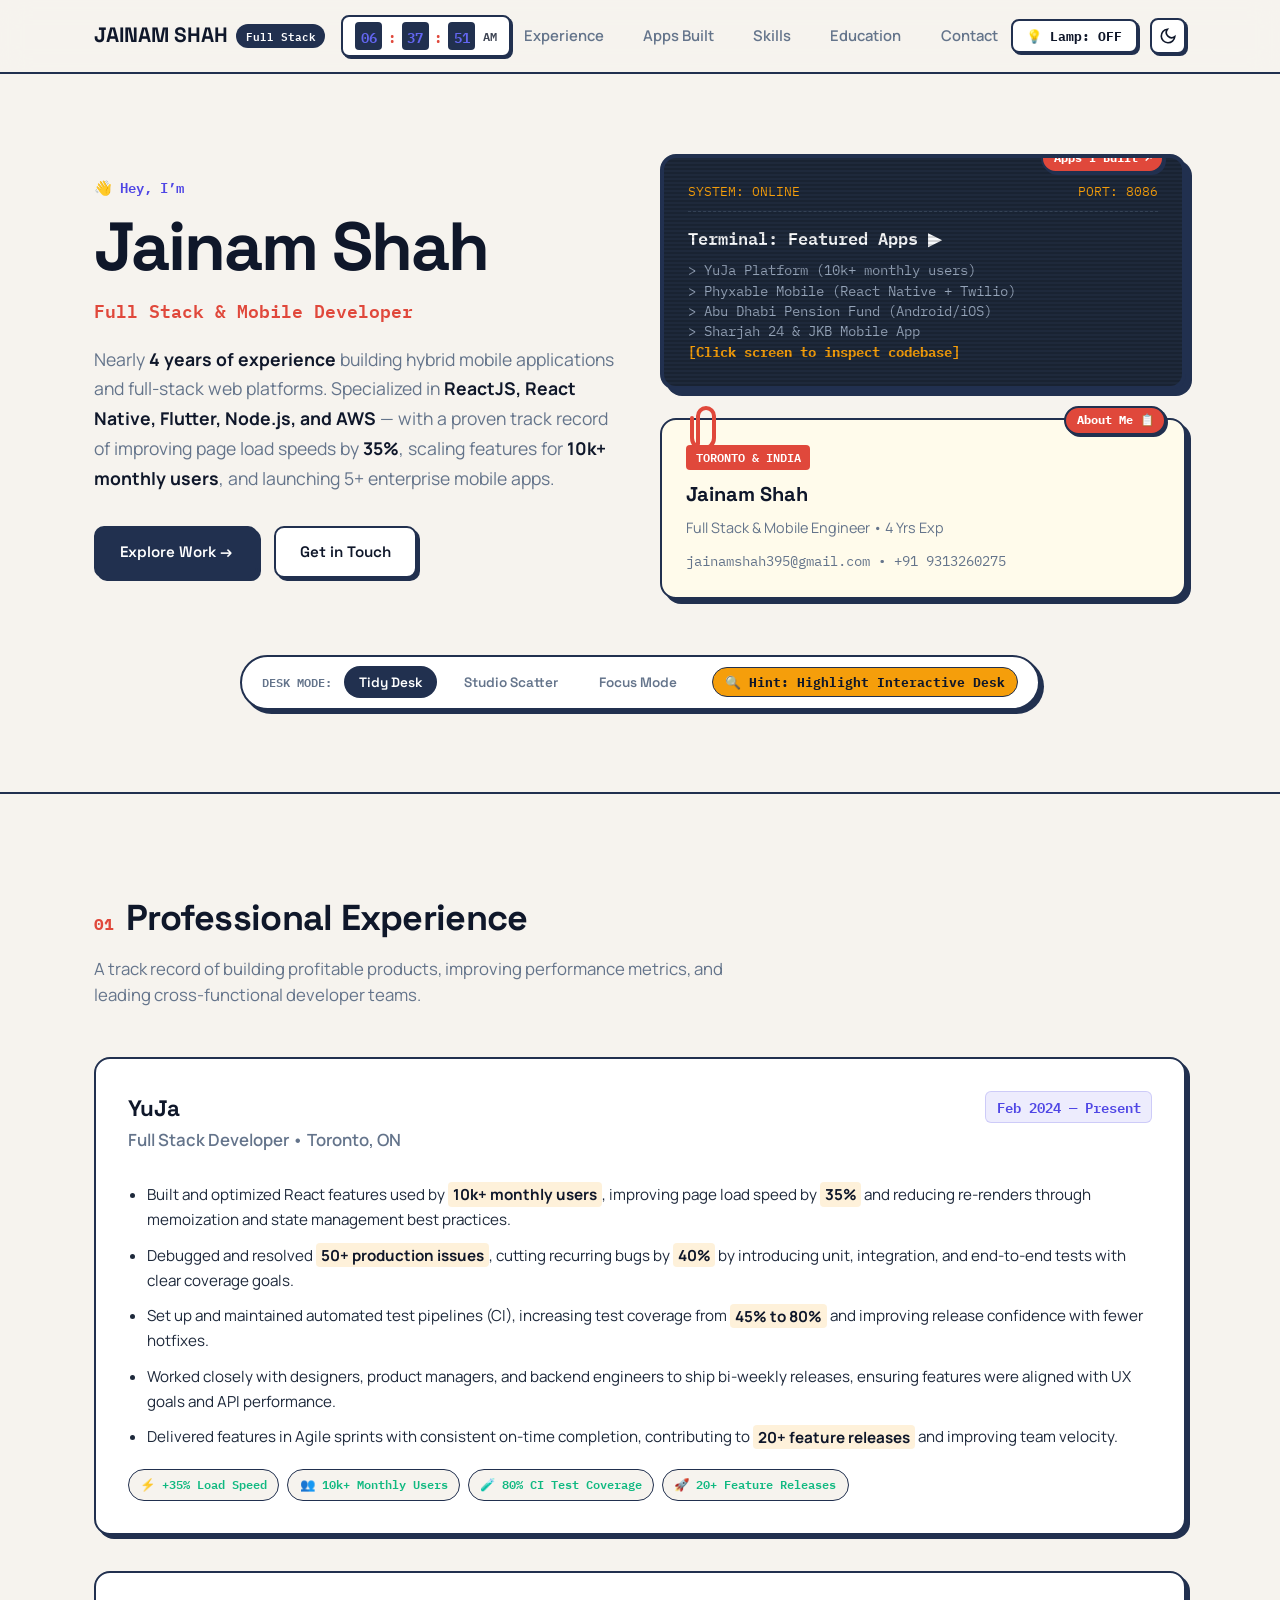
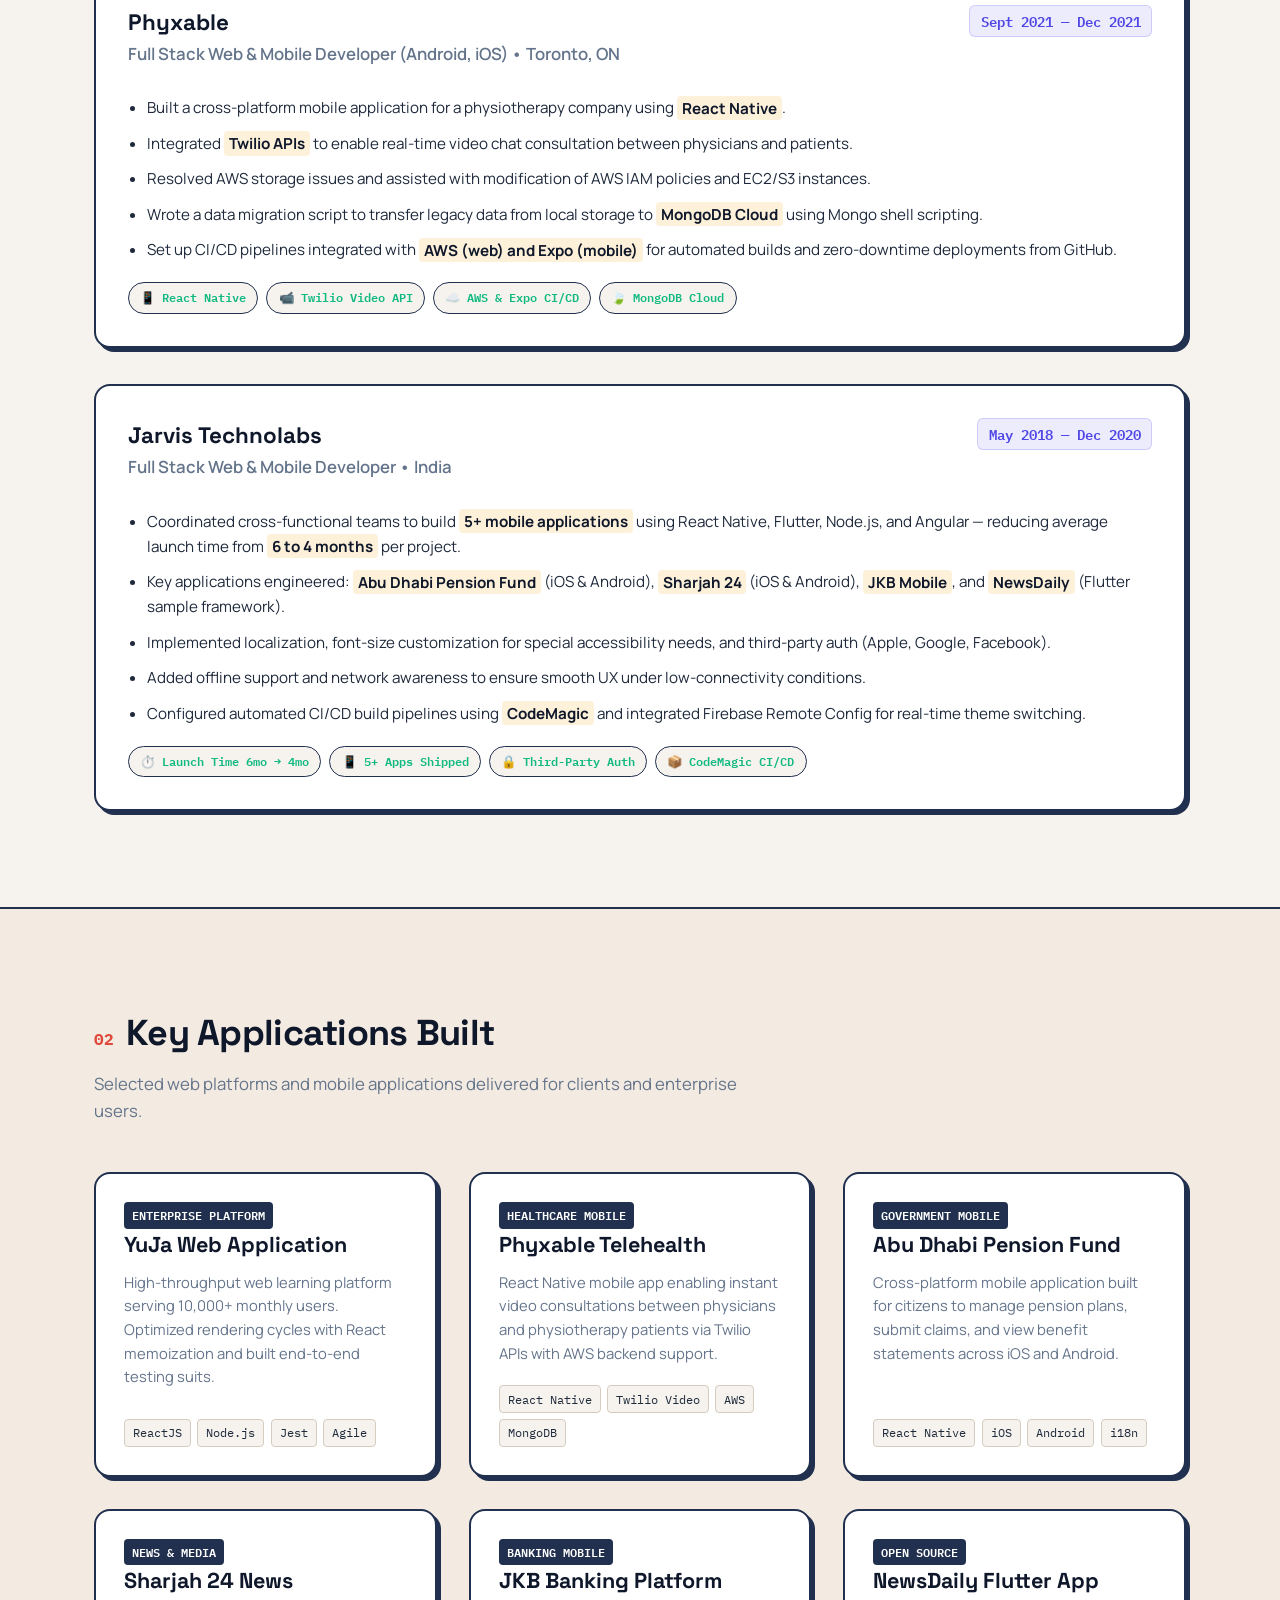
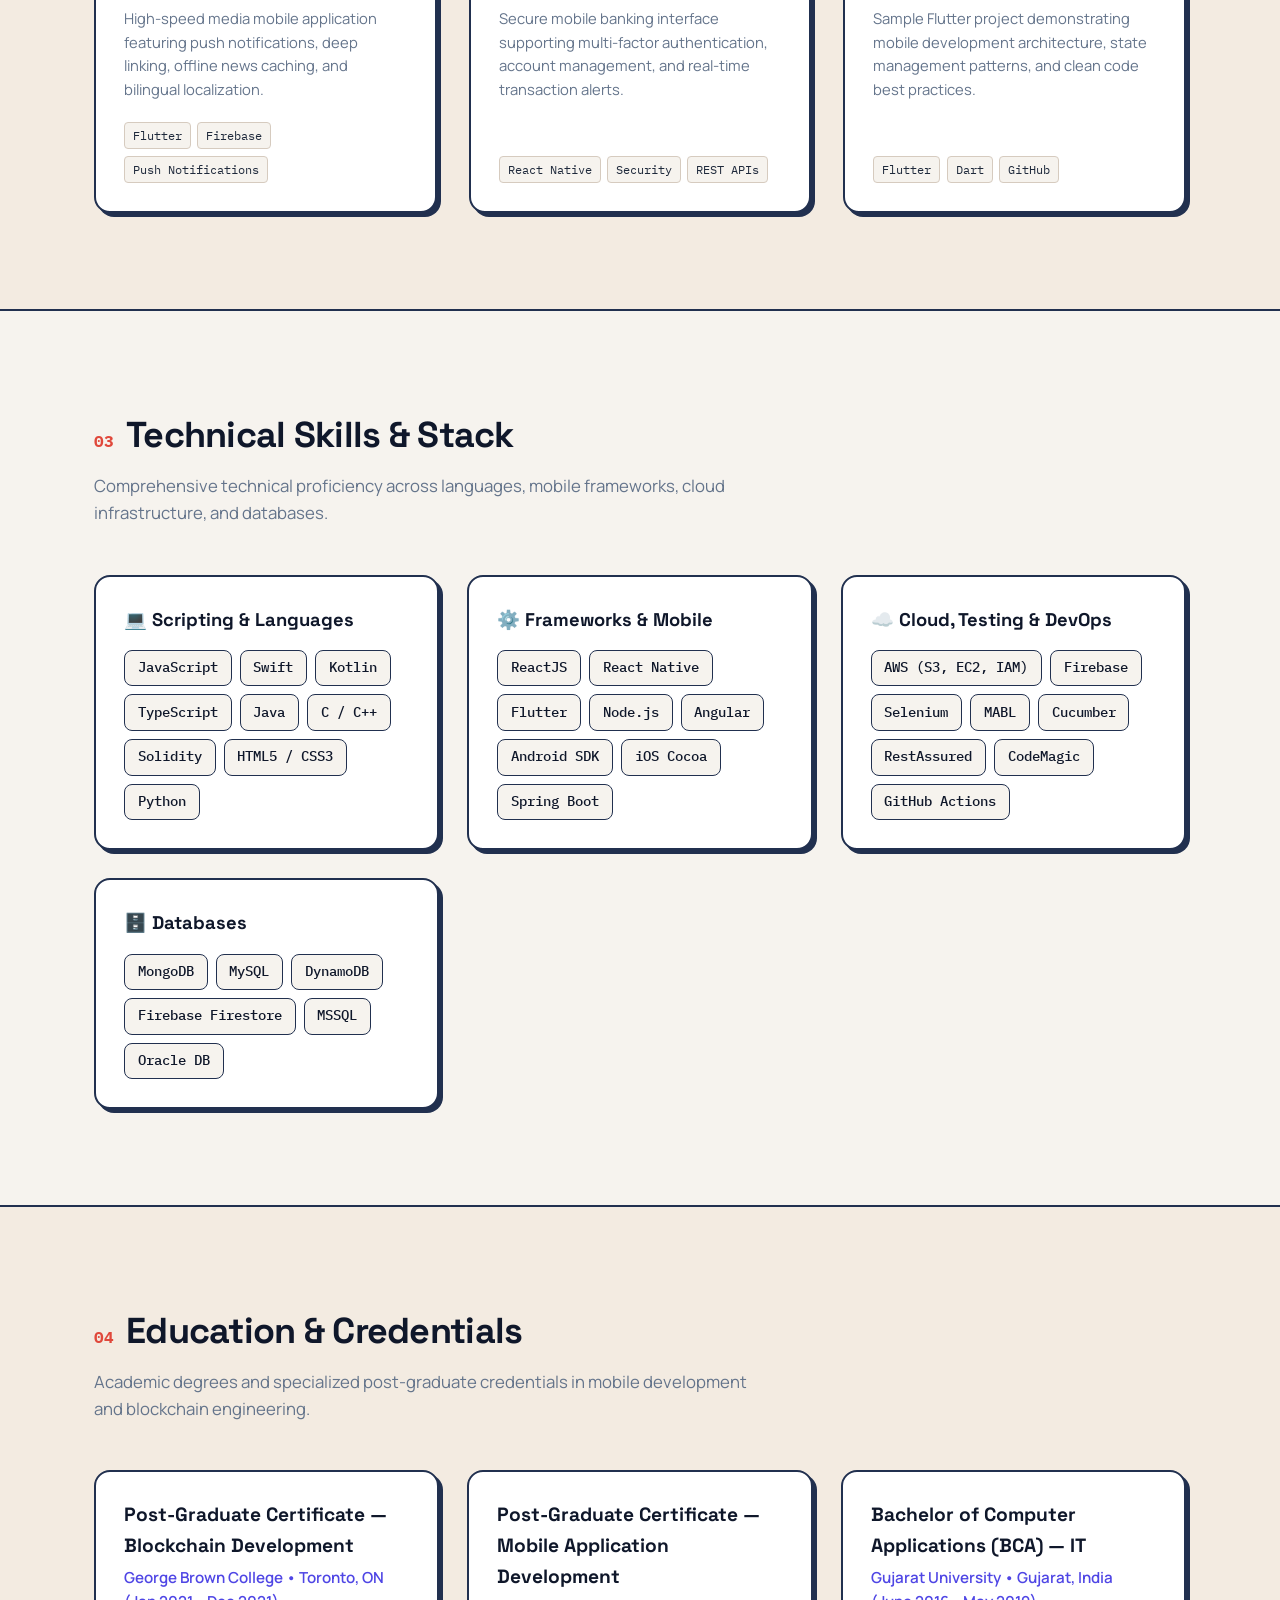
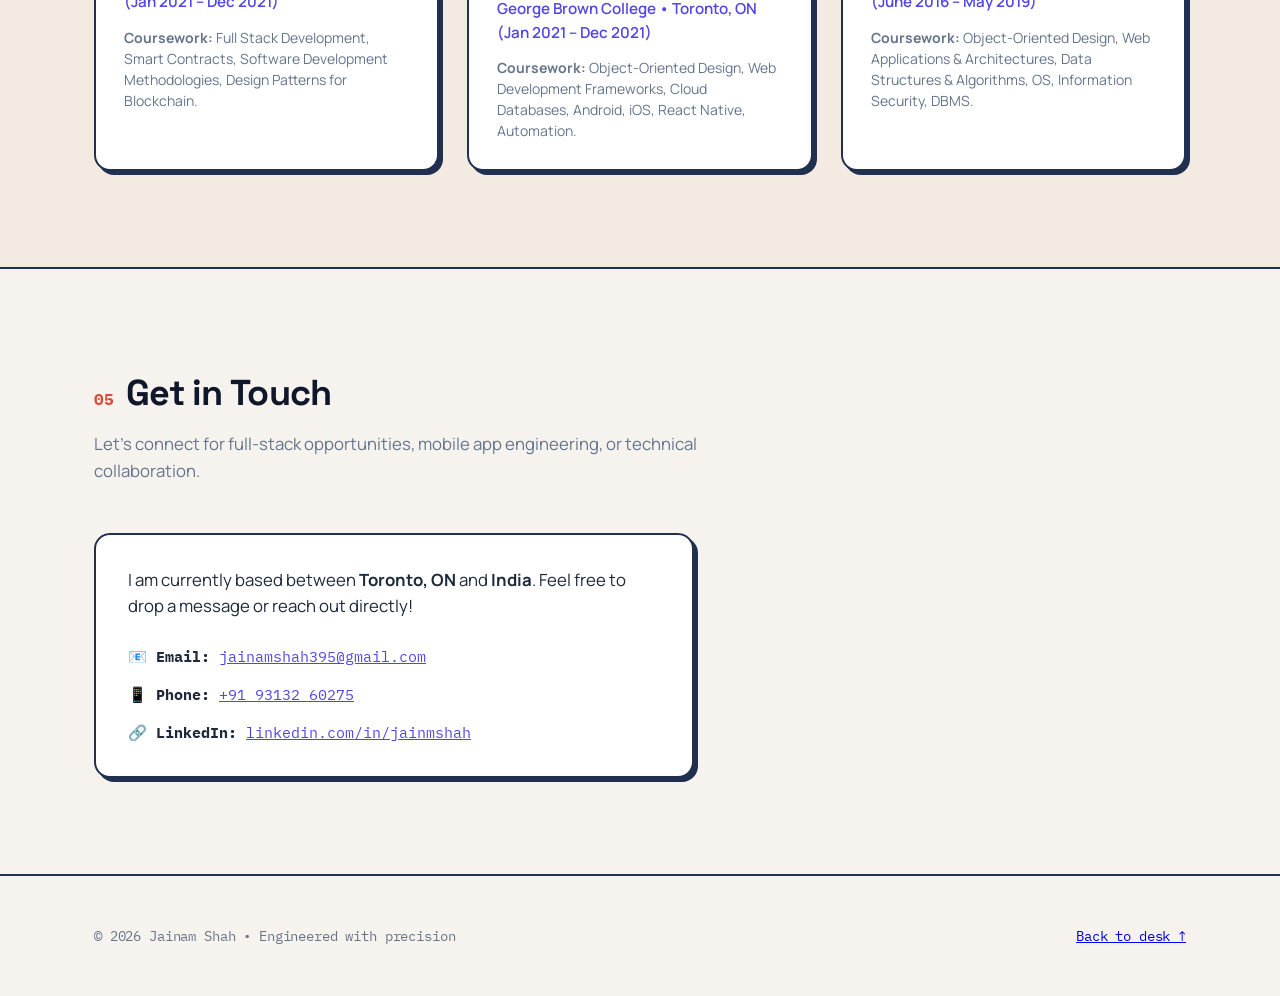
==== index.html @ b36d4e23 "Remove lamp label and add interactive discovery tab bubbles & UX highlight mode" ====
<!DOCTYPE html>
<html lang="en">
<head>
  <meta charset="UTF-8" />
  <meta name="viewport" content="width=device-width, initial-scale=1.0" />
  <title>Jainam Shah | Full Stack &amp; Mobile Developer</title>
  <meta name="description" content="Portfolio of Jainam Shah — Full Stack & Hybrid Mobile Developer with 4 years of experience building scalable products with ReactJS, React Native, Flutter, Node.js & AWS." />
  
  <!-- Inline SVG Favicon -->
  <link rel="icon" href="data:image/svg+xml,%3Csvg xmlns='http://www.w3.org/2000/svg' viewBox='0 0 64 64'%3E%3Crect width='64' height='64' rx='14' fill='%234f46e5'/%3E%3Ctext x='32' y='43' font-family='Space Grotesk,sans-serif' font-size='28' font-weight='700' fill='%23fff' text-anchor='middle'%3EJS%3C/text%3E%3C/svg%3E" />

  <!-- Google Fonts -->
  <link rel="preconnect" href="https://fonts.googleapis.com" />
  <link rel="preconnect" href="https://fonts.gstatic.com" crossorigin />
  <link href="https://fonts.googleapis.com/css2?family=IBM+Plex+Mono:wght@400;500;600;700&family=Manrope:wght@400;500;600;700;800&family=Space+Grotesk:wght@500;600;700&display=swap" rel="stylesheet" />

  <!-- Stylesheet -->
  <link rel="stylesheet" href="css/style.css" />
</head>
<body>

  <!-- Site Header -->
  <header class="site-header">
    <div class="container header-inner">
      <div class="brand-group">
        <a href="#" class="brand-logo">
          JAINAM SHAH <span class="brand-badge">Full Stack</span>
        </a>

        <!-- Retro Live Digital Clock -->
        <button class="retro-timer" id="retroClock" title="Switch to 24h format" aria-label="Live retro clock">
          <span class="rt-card">--</span>
          <span class="rt-colon">:</span>
          <span class="rt-card">--</span>
          <span class="rt-colon">:</span>
          <span class="rt-card">--</span>
        </button>
      </div>

      <!-- Navigation Links -->
      <nav class="main-nav">
        <a href="#experience">Experience</a>
        <a href="#apps">Apps Built</a>
        <a href="#skills">Skills</a>
        <a href="#education">Education</a>
        <a href="#contact">Contact</a>
      </nav>

      <!-- Right Header Actions (Lamp & Theme Switches) -->
      <div class="header-actions">
        <!-- Prominent Desk Lamp Toggle Button in Header -->
        <button class="lamp-toggle-btn" id="lampHeaderSwitch" aria-label="Toggle ambient desk lamp">
          💡 Lamp: OFF
        </button>

        <!-- Theme Toggle Button -->
        <button class="desk-theme-toggle" id="themeToggle" aria-label="Toggle dark desk mode" title="Toggle Dark Mode">
          <svg width="18" height="18" viewBox="0 0 24 24" fill="none" stroke="currentColor" stroke-width="2.2" stroke-linecap="round"><path d="M21 12.79A9 9 0 1 1 11.21 3 7 7 0 0 0 21 12.79z"/></svg>
        </button>
      </div>
    </div>
  </header>

  <!-- Hero Section: The Developer Desk Canvas -->
  <section class="hero-desk" id="hero">
    <!-- Ambient Lamp Glow Overlay -->
    <div class="lamp-ambient-glow"></div>

    <div class="container">
      <div class="desk-collage">

        <!-- Left Hero Intro -->
        <div class="hero-intro">
          <p class="eyebrow"><span>👋</span> Hey, I’m</p>
          <h1 class="hero-name">Jainam Shah</h1>
          <p class="hero-title-tag">Full Stack &amp; Mobile Developer</p>
          <p class="hero-bio">
            Nearly <strong>4 years of experience</strong> building hybrid mobile applications and full-stack web platforms.
            Specialized in <strong>ReactJS, React Native, Flutter, Node.js, and AWS</strong> &mdash; with a proven track record
            of improving page load speeds by <strong>35%</strong>, scaling features for <strong>10k+ monthly users</strong>, and launching 5+ enterprise mobile apps.
          </p>

          <div class="hero-actions">
            <a href="#experience" class="desk-btn btn-solid">Explore Work &rarr;</a>
            <a href="#contact" class="desk-btn btn-paper">Get in Touch</a>
          </div>
        </div>

        <!-- Right Interactive Desk Objects Canvas -->
        <div class="desk-objects-canvas">
          <!-- Light Cone Beam Graphic -->
          <div class="lamp-light-beam"></div>

          <!-- Retro CRT Terminal Monitor Object -->
          <div class="desk-crt-monitor">
            <span class="tab-bubble">Apps I Built ↗</span>
            <div class="crt-scanlines"></div>
            <div class="crt-head">
              <span>SYSTEM: ONLINE</span>
              <span>PORT: 8086</span>
            </div>
            <h3 class="crt-title">Terminal: Featured Apps ▶</h3>
            <p class="crt-text">
              > YuJa Platform (10k+ monthly users)<br>
              > Phyxable Mobile (React Native + Twilio)<br>
              > Abu Dhabi Pension Fund (Android/iOS)<br>
              > Sharjah 24 &amp; JKB Mobile App<br>
              <span style="color:var(--accent-amber); font-weight:bold;">[Click screen to inspect codebase]</span>
            </p>
          </div>

          <!-- Paperclip Photo/Bio Card -->
          <div class="paperclip-card">
            <span class="tab-bubble">About Me 📋</span>
            <!-- Paperclip SVG Illustration -->
            <svg class="paperclip-svg" viewBox="0 0 32 48" fill="none" xmlns="http://www.w3.org/2000/svg">
              <path d="M12 40V12C12 7.58172 15.5817 4 20 4C24.4183 4 28 7.58172 28 12V34C28 40.0751 23.0751 45 17 45C10.9249 45 6 40.0751 6 34V14" stroke="#e0483b" stroke-width="4" stroke-linecap="round"/>
            </svg>

            <span class="paperclip-badge">TORONTO &amp; INDIA</span>
            <h3>Jainam Shah</h3>
            <p>Full Stack &amp; Mobile Engineer &bull; 4 Yrs Exp</p>
            <div style="margin-top:0.75rem; font-size:0.85rem; color:var(--text-muted); font-family:var(--font-mono);">
              jainamshah395@gmail.com &bull; +91 9313260275
            </div>
          </div>

        </div>

      </div>

      <!-- Mode Switcher & Discovery Dock -->
      <div class="mode-dock-bar">
        <span style="font-family:var(--font-mono); font-size:0.75rem; color:var(--text-muted); font-weight:600;">DESK MODE:</span>
        <button class="mode-btn active" data-mode="tidy">Tidy Desk</button>
        <button class="mode-btn" data-mode="scatter">Studio Scatter</button>
        <button class="mode-btn" data-mode="focus">Focus Mode</button>
        <button class="discovery-toggle-btn" id="discoveryBtn">🔍 Hint: Highlight Interactive Desk</button>
      </div>

    </div>
  </section>

  <!-- 01 Experience Section -->
  <section class="section" id="experience">
    <div class="container">
      <div class="section-head">
        <span class="section-index">01</span>
        <h2 class="section-title">Professional Experience</h2>
      </div>
      <p class="section-subtitle">A track record of building profitable products, improving performance metrics, and leading cross-functional developer teams.</p>

      <div class="timeline">

        <!-- Experience 1 -->
        <article class="exp-card">
          <div class="exp-head">
            <div>
              <h3 class="exp-company">YuJa</h3>
              <p class="exp-role">Full Stack Developer &bull; Toronto, ON</p>
            </div>
            <span class="exp-date">Feb 2024 &mdash; Present</span>
          </div>

          <ul class="exp-bullets">
            <li>Built and optimized React features used by <strong>10k+ monthly users</strong>, improving page load speed by <strong>35%</strong> and reducing re-renders through memoization and state management best practices.</li>
            <li>Debugged and resolved <strong>50+ production issues</strong>, cutting recurring bugs by <strong>40%</strong> by introducing unit, integration, and end-to-end tests with clear coverage goals.</li>
            <li>Set up and maintained automated test pipelines (CI), increasing test coverage from <strong>45% to 80%</strong> and improving release confidence with fewer hotfixes.</li>
            <li>Worked closely with designers, product managers, and backend engineers to ship bi-weekly releases, ensuring features were aligned with UX goals and API performance.</li>
            <li>Delivered features in Agile sprints with consistent on-time completion, contributing to <strong>20+ feature releases</strong> and improving team velocity.</li>
          </ul>

          <div class="metric-pills">
            <span class="metric-pill">⚡ +35% Load Speed</span>
            <span class="metric-pill">👥 10k+ Monthly Users</span>
            <span class="metric-pill">🧪 80% CI Test Coverage</span>
            <span class="metric-pill">🚀 20+ Feature Releases</span>
          </div>
        </article>

        <!-- Experience 2 -->
        <article class="exp-card">
          <div class="exp-head">
            <div>
              <h3 class="exp-company">Phyxable</h3>
              <p class="exp-role">Full Stack Web &amp; Mobile Developer (Android, iOS) &bull; Toronto, ON</p>
            </div>
            <span class="exp-date">Sept 2021 &mdash; Dec 2021</span>
          </div>

          <ul class="exp-bullets">
            <li>Built a cross-platform mobile application for a physiotherapy company using <strong>React Native</strong>.</li>
            <li>Integrated <strong>Twilio APIs</strong> to enable real-time video chat consultation between physicians and patients.</li>
            <li>Resolved AWS storage issues and assisted with modification of AWS IAM policies and EC2/S3 instances.</li>
            <li>Wrote a data migration script to transfer legacy data from local storage to <strong>MongoDB Cloud</strong> using Mongo shell scripting.</li>
            <li>Set up CI/CD pipelines integrated with <strong>AWS (web) and Expo (mobile)</strong> for automated builds and zero-downtime deployments from GitHub.</li>
          </ul>

          <div class="metric-pills">
            <span class="metric-pill">📱 React Native</span>
            <span class="metric-pill">📹 Twilio Video API</span>
            <span class="metric-pill">☁️ AWS &amp; Expo CI/CD</span>
            <span class="metric-pill">🍃 MongoDB Cloud</span>
          </div>
        </article>

        <!-- Experience 3 -->
        <article class="exp-card">
          <div class="exp-head">
            <div>
              <h3 class="exp-company">Jarvis Technolabs</h3>
              <p class="exp-role">Full Stack Web &amp; Mobile Developer &bull; India</p>
            </div>
            <span class="exp-date">May 2018 &mdash; Dec 2020</span>
          </div>

          <ul class="exp-bullets">
            <li>Coordinated cross-functional teams to build <strong>5+ mobile applications</strong> using React Native, Flutter, Node.js, and Angular &mdash; reducing average launch time from <strong>6 to 4 months</strong> per project.</li>
            <li>Key applications engineered: <strong>Abu Dhabi Pension Fund</strong> (iOS &amp; Android), <strong>Sharjah 24</strong> (iOS &amp; Android), <strong>JKB Mobile</strong>, and <strong>NewsDaily</strong> (Flutter sample framework).</li>
            <li>Implemented localization, font-size customization for special accessibility needs, and third-party auth (Apple, Google, Facebook).</li>
            <li>Added offline support and network awareness to ensure smooth UX under low-connectivity conditions.</li>
            <li>Configured automated CI/CD build pipelines using <strong>CodeMagic</strong> and integrated Firebase Remote Config for real-time theme switching.</li>
          </ul>

          <div class="metric-pills">
            <span class="metric-pill">⏱️ Launch Time 6mo &rarr; 4mo</span>
            <span class="metric-pill">📱 5+ Apps Shipped</span>
            <span class="metric-pill">🔒 Third-Party Auth</span>
            <span class="metric-pill">📦 CodeMagic CI/CD</span>
          </div>
        </article>

      </div>
    </div>
  </section>

  <!-- 02 Apps Built Section -->
  <section class="section section-alt" id="apps">
    <div class="container">
      <div class="section-head">
        <span class="section-index">02</span>
        <h2 class="section-title">Key Applications Built</h2>
      </div>
      <p class="section-subtitle">Selected web platforms and mobile applications delivered for clients and enterprise users.</p>

      <div class="apps-grid">

        <!-- App 1 -->
        <article class="app-card">
          <div>
            <span class="app-badge">ENTERPRISE PLATFORM</span>
            <h3 class="app-title">YuJa Web Application</h3>
            <p class="app-desc">High-throughput web learning platform serving 10,000+ monthly users. Optimized rendering cycles with React memoization and built end-to-end testing suits.</p>
          </div>
          <div class="app-tech-tags">
            <span class="tech-tag">ReactJS</span>
            <span class="tech-tag">Node.js</span>
            <span class="tech-tag">Jest</span>
            <span class="tech-tag">Agile</span>
          </div>
        </article>

        <!-- App 2 -->
        <article class="app-card">
          <div>
            <span class="app-badge">HEALTHCARE MOBILE</span>
            <h3 class="app-title">Phyxable Telehealth</h3>
            <p class="app-desc">React Native mobile app enabling instant video consultations between physicians and physiotherapy patients via Twilio APIs with AWS backend support.</p>
          </div>
          <div class="app-tech-tags">
            <span class="tech-tag">React Native</span>
            <span class="tech-tag">Twilio Video</span>
            <span class="tech-tag">AWS</span>
            <span class="tech-tag">MongoDB</span>
          </div>
        </article>

        <!-- App 3 -->
        <article class="app-card">
          <div>
            <span class="app-badge">GOVERNMENT MOBILE</span>
            <h3 class="app-title">Abu Dhabi Pension Fund</h3>
            <p class="app-desc">Cross-platform mobile application built for citizens to manage pension plans, submit claims, and view benefit statements across iOS and Android.</p>
          </div>
          <div class="app-tech-tags">
            <span class="tech-tag">React Native</span>
            <span class="tech-tag">iOS</span>
            <span class="tech-tag">Android</span>
            <span class="tech-tag">i18n</span>
          </div>
        </article>

        <!-- App 4 -->
        <article class="app-card">
          <div>
            <span class="app-badge">NEWS &amp; MEDIA</span>
            <h3 class="app-title">Sharjah 24 News</h3>
            <p class="app-desc">High-speed media mobile application featuring push notifications, deep linking, offline news caching, and bilingual localization.</p>
          </div>
          <div class="app-tech-tags">
            <span class="tech-tag">Flutter</span>
            <span class="tech-tag">Firebase</span>
            <span class="tech-tag">Push Notifications</span>
          </div>
        </article>

        <!-- App 5 -->
        <article class="app-card">
          <div>
            <span class="app-badge">BANKING MOBILE</span>
            <h3 class="app-title">JKB Banking Platform</h3>
            <p class="app-desc">Secure mobile banking interface supporting multi-factor authentication, account management, and real-time transaction alerts.</p>
          </div>
          <div class="app-tech-tags">
            <span class="tech-tag">React Native</span>
            <span class="tech-tag">Security</span>
            <span class="tech-tag">REST APIs</span>
          </div>
        </article>

        <!-- App 6 -->
        <article class="app-card">
          <div>
            <span class="app-badge">OPEN SOURCE</span>
            <h3 class="app-title">NewsDaily Flutter App</h3>
            <p class="app-desc">Sample Flutter project demonstrating mobile development architecture, state management patterns, and clean code best practices.</p>
          </div>
          <div class="app-tech-tags">
            <span class="tech-tag">Flutter</span>
            <span class="tech-tag">Dart</span>
            <span class="tech-tag">GitHub</span>
          </div>
        </article>

      </div>
    </div>
  </section>

  <!-- 03 Technical Skills Section -->
  <section class="section" id="skills">
    <div class="container">
      <div class="section-head">
        <span class="section-index">03</span>
        <h2 class="section-title">Technical Skills &amp; Stack</h2>
      </div>
      <p class="section-subtitle">Comprehensive technical proficiency across languages, mobile frameworks, cloud infrastructure, and databases.</p>

      <div class="skills-categories">

        <!-- Languages -->
        <div class="skill-category-card">
          <h3 class="skill-category-title">💻 Scripting &amp; Languages</h3>
          <div class="skill-pills">
            <span class="skill-pill">JavaScript</span>
            <span class="skill-pill">Swift</span>
            <span class="skill-pill">Kotlin</span>
            <span class="skill-pill">TypeScript</span>
            <span class="skill-pill">Java</span>
            <span class="skill-pill">C / C++</span>
            <span class="skill-pill">Solidity</span>
            <span class="skill-pill">HTML5 / CSS3</span>
            <span class="skill-pill">Python</span>
          </div>
        </div>

        <!-- Frameworks -->
        <div class="skill-category-card">
          <h3 class="skill-category-title">⚙️ Frameworks &amp; Mobile</h3>
          <div class="skill-pills">
            <span class="skill-pill">ReactJS</span>
            <span class="skill-pill">React Native</span>
            <span class="skill-pill">Flutter</span>
            <span class="skill-pill">Node.js</span>
            <span class="skill-pill">Angular</span>
            <span class="skill-pill">Android SDK</span>
            <span class="skill-pill">iOS Cocoa</span>
            <span class="skill-pill">Spring Boot</span>
          </div>
        </div>

        <!-- Testing & Cloud -->
        <div class="skill-category-card">
          <h3 class="skill-category-title">☁️ Cloud, Testing &amp; DevOps</h3>
          <div class="skill-pills">
            <span class="skill-pill">AWS (S3, EC2, IAM)</span>
            <span class="skill-pill">Firebase</span>
            <span class="skill-pill">Selenium</span>
            <span class="skill-pill">MABL</span>
            <span class="skill-pill">Cucumber</span>
            <span class="skill-pill">RestAssured</span>
            <span class="skill-pill">CodeMagic</span>
            <span class="skill-pill">GitHub Actions</span>
          </div>
        </div>

        <!-- Databases -->
        <div class="skill-category-card">
          <h3 class="skill-category-title">🗄️ Databases</h3>
          <div class="skill-pills">
            <span class="skill-pill">MongoDB</span>
            <span class="skill-pill">MySQL</span>
            <span class="skill-pill">DynamoDB</span>
            <span class="skill-pill">Firebase Firestore</span>
            <span class="skill-pill">MSSQL</span>
            <span class="skill-pill">Oracle DB</span>
          </div>
        </div>

      </div>
    </div>
  </section>

  <!-- 04 Education Section -->
  <section class="section section-alt" id="education">
    <div class="container">
      <div class="section-head">
        <span class="section-index">04</span>
        <h2 class="section-title">Education &amp; Credentials</h2>
      </div>
      <p class="section-subtitle">Academic degrees and specialized post-graduate credentials in mobile development and blockchain engineering.</p>

      <div class="edu-grid">

        <!-- Edu 1 -->
        <article class="edu-card">
          <h3 class="edu-deg">Post-Graduate Certificate &mdash; Blockchain Development</h3>
          <p class="edu-school">George Brown College &bull; Toronto, ON (Jan 2021 &ndash; Dec 2021)</p>
          <p class="edu-courses"><strong>Coursework:</strong> Full Stack Development, Smart Contracts, Software Development Methodologies, Design Patterns for Blockchain.</p>
        </article>

        <!-- Edu 2 -->
        <article class="edu-card">
          <h3 class="edu-deg">Post-Graduate Certificate &mdash; Mobile Application Development</h3>
          <p class="edu-school">George Brown College &bull; Toronto, ON (Jan 2021 &ndash; Dec 2021)</p>
          <p class="edu-courses"><strong>Coursework:</strong> Object-Oriented Design, Web Development Frameworks, Cloud Databases, Android, iOS, React Native, Automation.</p>
        </article>

        <!-- Edu 3 -->
        <article class="edu-card">
          <h3 class="edu-deg">Bachelor of Computer Applications (BCA) &mdash; IT</h3>
          <p class="edu-school">Gujarat University &bull; Gujarat, India (June 2016 &ndash; May 2019)</p>
          <p class="edu-courses"><strong>Coursework:</strong> Object-Oriented Design, Web Applications &amp; Architectures, Data Structures &amp; Algorithms, OS, Information Security, DBMS.</p>
        </article>

      </div>
    </div>
  </section>

  <!-- 05 Contact Section -->
  <section class="section" id="contact">
    <div class="container">
      <div class="section-head">
        <span class="section-index">05</span>
        <h2 class="section-title">Get in Touch</h2>
      </div>
      <p class="section-subtitle">Let's connect for full-stack opportunities, mobile app engineering, or technical collaboration.</p>

      <div style="max-width: 600px; background: var(--surface-paper); border: 2px solid var(--border-desk); padding: 2rem; border-radius: var(--radius); box-shadow: 4px 4px 0px var(--border-desk);">
        <p style="font-size: 1.05rem; margin-bottom: 1.5rem; color: var(--text-main);">
          I am currently based between <strong>Toronto, ON</strong> and <strong>India</strong>. Feel free to drop a message or reach out directly!
        </p>

        <div style="display: flex; flex-direction: column; gap: 0.85rem; font-family: var(--font-mono); font-size: 0.95rem;">
          <div>📧 <strong>Email:</strong> <a href="mailto:jainamshah395@gmail.com" style="color:var(--accent-indigo);">jainamshah395@gmail.com</a></div>
          <div>📱 <strong>Phone:</strong> <a href="tel:+919313260275" style="color:var(--accent-indigo);">+91 93132 60275</a></div>
          <div>🔗 <strong>LinkedIn:</strong> <a href="https://linkedin.com/in/jainmshah" target="_blank" rel="noopener" style="color:var(--accent-indigo);">linkedin.com/in/jainmshah</a></div>
        </div>
      </div>
    </div>
  </section>

  <!-- Modal Overlay -->
  <div class="modal-overlay" id="deskModal" aria-hidden="true">
    <div class="modal-dialog">
      <button class="modal-close" id="modalClose" aria-label="Close dialog">&times;</button>
      <h3 id="modalTitle" style="font-family:var(--font-heading); font-size:1.4rem; color:var(--ink); margin-bottom:0.75rem;">Modal Title</h3>
      <div id="modalBody"></div>
    </div>
  </div>

  <!-- Footer -->
  <footer class="site-footer">
    <div class="container footer-inner">
      <p class="mono">&copy; 2026 Jainam Shah &bull; Engineered with precision</p>
      <p class="mono"><a href="#hero">Back to desk &uarr;</a></p>
    </div>
  </footer>

  <script src="js/main.js"></script>
</body>
</html>
---- css/style.css ----
/* ==========================================================================
   Jainam Shah — Developer Desk Portfolio CSS
   Inspired by aishashok.com Interactive Desk Aesthetic
   ========================================================================== */

/* --- Reset & Core --- */
*, *::before, *::after {
  box-sizing: border-box;
  margin: 0;
  padding: 0;
}

:root {
  --bg-desk: #f6f3ee;
  --bg-desk-dark: #12141d;
  --surface-paper: #ffffff;
  --surface-alt: #ebd8c3;
  --border-desk: #21304f;
  --border-subtle: #d6cbbf;
  
  --text-main: #1e293b;
  --text-muted: #64748b;
  --ink: #0f172a;
  
  --accent-crimson: #e0483b;
  --accent-amber: #f59e0b;
  --accent-teal: #0d9488;
  --accent-indigo: #4f46e5;
  --accent-emerald: #10b981;
  
  --font-body: 'Manrope', -apple-system, sans-serif;
  --font-mono: 'IBM Plex Mono', monospace;
  --font-heading: 'Space Grotesk', sans-serif;
  
  --max-width: 1140px;
  --radius-sm: 8px;
  --radius: 16px;
  --radius-lg: 24px;
  
  --shadow-desk: 0 10px 30px -10px rgba(33, 48, 79, 0.15);
  --shadow-lift: 0 20px 40px -15px rgba(33, 48, 79, 0.25);
  --transition: all 0.3s cubic-bezier(0.16, 1, 0.3, 1);
}

/* Light Theme (Default Desk Warmth) */
html {
  scroll-behavior: smooth;
  scroll-padding-top: 5.5rem;
  font-size: 16px;
}

body {
  font-family: var(--font-body);
  background-color: var(--bg-desk);
  color: var(--text-main);
  line-height: 1.6;
  -webkit-font-smoothing: antialiased;
  overflow-x: hidden;
  position: relative;
  transition: background-color 0.4s ease, color 0.4s ease;
}

/* Dark Mode Toggle State */
body.dark-desk {
  --bg-desk: #0f111a;
  --surface-paper: #191c2b;
  --surface-alt: #23273b;
  --border-desk: #475569;
  --border-subtle: #334155;
  --text-main: #f1f5f9;
  --text-muted: #94a3b8;
  --ink: #ffffff;
  --shadow-desk: 0 10px 30px -10px rgba(0, 0, 0, 0.5);
}

/* Dynamic Lamp Light Active State */
body.lamp-on {
  --bg-desk: #fef9c3;
  --surface-paper: #ffffff;
  --border-desk: #1e293b;
}

body.dark-desk.lamp-on {
  --bg-desk: #1e1912;
  --surface-paper: #282117;
  --border-desk: #f59e0b;
}

body.lamp-on .exp-card,
body.lamp-on .app-card,
body.lamp-on .desk-crt-monitor,
body.lamp-on .paperclip-card,
body.lamp-on .skill-category-card {
  box-shadow: 0 12px 35px rgba(245, 158, 11, 0.3), 5px 5px 0px var(--border-desk) !important;
}

/* Discovery Mode Highlights */
body.discovery-highlight .tab-bubble {
  transform: scale(1.1);
  animation: pulseBubble 1.2s infinite ease-in-out;
  background: var(--accent-crimson) !important;
  color: #fff !important;
}

body.discovery-highlight .desk-crt-monitor,
body.discovery-highlight .paperclip-card {
  outline: 3px dashed var(--accent-amber);
  outline-offset: 4px;
}

@keyframes pulseBubble {
  0%, 100% { transform: translateY(0) scale(1); }
  50% { transform: translateY(-4px) scale(1.08); }
}

.mono {
  font-family: var(--font-mono);
  letter-spacing: -0.01em;
}

.container {
  max-width: var(--max-width);
  margin: 0 auto;
  padding: 0 1.5rem;
}

/* --- Header & Controls --- */
.site-header {
  position: fixed;
  top: 0;
  left: 0;
  width: 100%;
  z-index: 100;
  background: rgba(246, 243, 238, 0.92);
  backdrop-filter: blur(14px);
  -webkit-backdrop-filter: blur(14px);
  border-bottom: 2px solid var(--border-desk);
  transition: var(--transition);
}

body.dark-desk .site-header {
  background: rgba(15, 17, 26, 0.92);
  border-bottom-color: var(--border-desk);
}

.header-inner {
  display: flex;
  align-items: center;
  justify-content: space-between;
  height: 4.5rem;
}

.brand-group {
  display: flex;
  align-items: center;
  gap: 1rem;
}

.brand-logo {
  font-family: var(--font-heading);
  font-weight: 700;
  font-size: 1.3rem;
  color: var(--ink);
  text-decoration: none;
  display: flex;
  align-items: center;
  gap: 0.5rem;
}

.brand-badge {
  font-family: var(--font-mono);
  font-size: 0.7rem;
  padding: 0.2rem 0.6rem;
  background: var(--border-desk);
  color: #fff;
  border-radius: 99px;
  font-weight: 600;
}

/* Header Action Buttons */
.header-actions {
  display: flex;
  align-items: center;
  gap: 0.75rem;
}

/* Lamp Toggle Button in Header */
.lamp-toggle-btn {
  display: inline-flex;
  align-items: center;
  gap: 0.4rem;
  padding: 0.4rem 0.85rem;
  background: var(--surface-paper);
  border: 2px solid var(--border-desk);
  border-radius: 8px;
  font-family: var(--font-mono);
  font-size: 0.825rem;
  font-weight: 700;
  color: var(--ink);
  cursor: pointer;
  box-shadow: 2px 2px 0px var(--border-desk);
  transition: var(--transition);
}

.lamp-toggle-btn:hover {
  transform: translate(-1px, -1px);
  box-shadow: 3px 3px 0px var(--border-desk);
}

body.lamp-on .lamp-toggle-btn {
  background: #fef08a;
  border-color: #d97706;
  color: #78350f;
  box-shadow: 0 0 12px rgba(245, 158, 11, 0.6);
}

/* Retro Live Digital Clock */
.retro-timer {
  display: inline-flex;
  align-items: center;
  gap: 0.35rem;
  padding: 0.35rem 0.75rem;
  background: var(--surface-paper);
  border: 2px solid var(--border-desk);
  border-radius: 8px;
  font-family: var(--font-mono);
  font-size: 0.85rem;
  font-weight: 600;
  color: var(--ink);
  cursor: pointer;
  box-shadow: 2px 2px 0px var(--border-desk);
  transition: var(--transition);
}

.retro-timer:hover {
  transform: translate(-1px, -1px);
  box-shadow: 3px 3px 0px var(--border-desk);
}

.rt-card {
  background: var(--border-desk);
  color: #6366f1;
  padding: 0.15rem 0.35rem;
  border-radius: 4px;
}

.rt-colon {
  animation: blink 1s step-start infinite;
  color: var(--accent-crimson);
}

@keyframes blink { 50% { opacity: 0; } }

/* Main Nav Links */
.main-nav {
  display: flex;
  align-items: center;
  gap: 1.25rem;
  list-style: none;
}

.main-nav a {
  font-weight: 600;
  font-size: 0.925rem;
  color: var(--text-muted);
  text-decoration: none;
  transition: var(--transition);
  padding: 0.4rem 0.6rem;
  border-radius: 6px;
}

.main-nav a:hover,
.main-nav a.active {
  color: var(--ink);
  background: rgba(79, 70, 229, 0.1);
}

.desk-theme-toggle {
  width: 2.25rem;
  height: 2.25rem;
  border-radius: 8px;
  border: 2px solid var(--border-desk);
  background: var(--surface-paper);
  color: var(--ink);
  display: flex;
  align-items: center;
  justify-content: center;
  box-shadow: 2px 2px 0px var(--border-desk);
  cursor: pointer;
  transition: var(--transition);
}

.desk-theme-toggle:hover {
  transform: translate(-1px, -1px);
  box-shadow: 3px 3px 0px var(--border-desk);
}

/* --- Hero Section: The Developer Desk Canvas --- */
.hero-desk {
  position: relative;
  padding: 8.5rem 0 4rem;
  min-height: 88vh;
  display: flex;
  flex-direction: column;
  justify-content: center;
}

.lamp-ambient-glow {
  position: fixed;
  top: 0;
  left: 0;
  width: 100vw;
  height: 100vh;
  background: radial-gradient(circle at 75% 25%, rgba(251, 191, 36, 0.42) 0%, rgba(245, 158, 11, 0.15) 45%, transparent 75%);
  pointer-events: none;
  opacity: 0;
  transition: opacity 0.5s ease;
  z-index: 10;
}

body.lamp-on .lamp-ambient-glow {
  opacity: 1;
}

/* Light Beam Illustration */
.lamp-light-beam {
  position: absolute;
  top: -60px;
  right: 60px;
  width: 320px;
  height: 480px;
  background: linear-gradient(180deg, rgba(253, 224, 71, 0.6) 0%, rgba(251, 191, 36, 0.08) 85%, transparent 100%);
  clip-path: polygon(40% 0%, 60% 0%, 100% 100%, 0% 100%);
  pointer-events: none;
  opacity: 0;
  transition: opacity 0.4s ease;
  z-index: 4;
}

body.lamp-on .lamp-light-beam {
  opacity: 1;
}

/* Desk Objects Grid Layout */
.desk-collage {
  position: relative;
  display: grid;
  grid-template-columns: 1fr 1fr;
  gap: 2.5rem;
  align-items: center;
}

/* Hero Center Intro */
.hero-intro {
  z-index: 5;
}

.eyebrow {
  font-family: var(--font-mono);
  font-size: 0.9rem;
  color: var(--accent-indigo);
  font-weight: 600;
  margin-bottom: 0.75rem;
  display: flex;
  align-items: center;
  gap: 0.5rem;
}

.hero-name {
  font-family: var(--font-heading);
  font-size: clamp(2.75rem, 5.5vw, 4.25rem);
  font-weight: 700;
  line-height: 1.1;
  color: var(--ink);
  margin-bottom: 0.75rem;
  letter-spacing: -0.03em;
}

.hero-title-tag {
  font-family: var(--font-mono);
  font-size: 1.1rem;
  color: var(--accent-crimson);
  font-weight: 600;
  margin-bottom: 1.25rem;
}

.hero-bio {
  font-size: 1.1rem;
  color: var(--text-muted);
  line-height: 1.7;
  margin-bottom: 2rem;
  max-width: 540px;
}

.hero-bio strong {
  color: var(--ink);
}

.hero-actions {
  display: flex;
  gap: 1rem;
  flex-wrap: wrap;
}

.desk-btn {
  display: inline-flex;
  align-items: center;
  gap: 0.5rem;
  padding: 0.75rem 1.5rem;
  font-family: var(--font-heading);
  font-weight: 600;
  font-size: 0.95rem;
  border-radius: 10px;
  border: 2px solid var(--border-desk);
  text-decoration: none;
  transition: var(--transition);
  box-shadow: 3px 3px 0px var(--border-desk);
  cursor: pointer;
}

.btn-solid {
  background: var(--border-desk);
  color: #ffffff;
}

.btn-solid:hover {
  background: var(--accent-indigo);
  border-color: var(--accent-indigo);
  transform: translate(-2px, -2px);
  box-shadow: 5px 5px 0px var(--border-desk);
}

.btn-paper {
  background: var(--surface-paper);
  color: var(--ink);
}

.btn-paper:hover {
  background: var(--bg-desk);
  transform: translate(-2px, -2px);
  box-shadow: 5px 5px 0px var(--border-desk);
}

/* Interactive Desk Canvas Right Objects */
.desk-objects-canvas {
  position: relative;
  display: flex;
  flex-direction: column;
  gap: 1.75rem;
  z-index: 5;
}

/* Floating Tab Bubble (aishashok.com style) */
.tab-bubble {
  position: absolute;
  top: -14px;
  right: 18px;
  background: var(--accent-crimson);
  color: #ffffff;
  font-family: var(--font-mono);
  font-size: 0.725rem;
  font-weight: 700;
  padding: 0.2rem 0.65rem;
  border-radius: 99px;
  border: 2px solid var(--border-desk);
  box-shadow: 2px 2px 0px var(--border-desk);
  z-index: 15;
  transition: transform 0.2s ease, background 0.2s ease;
  pointer-events: none;
}

.desk-crt-monitor:hover .tab-bubble,
.paperclip-card:hover .tab-bubble {
  transform: translateY(-3px) scale(1.05);
  background: var(--accent-indigo);
}

/* Retro CRT Terminal Monitor Object */
.desk-crt-monitor {
  background: #1e293b;
  border: 4px solid var(--border-desk);
  border-radius: var(--radius);
  padding: 1.5rem;
  color: #38bdf8;
  font-family: var(--font-mono);
  box-shadow: 6px 6px 0px var(--border-desk);
  position: relative;
  overflow: hidden;
  cursor: pointer;
  transition: var(--transition);
}

.desk-crt-monitor:hover {
  transform: translate(-3px, -3px);
  box-shadow: 9px 9px 0px var(--border-desk);
}

.crt-scanlines {
  position: absolute;
  top: 0; left: 0; width: 100%; height: 100%;
  background: linear-gradient(rgba(18, 16, 16, 0) 50%, rgba(0, 0, 0, 0.25) 50%);
  background-size: 100% 4px;
  pointer-events: none;
  opacity: 0.6;
}

.crt-head {
  display: flex;
  justify-content: space-between;
  align-items: center;
  margin-bottom: 0.85rem;
  padding-bottom: 0.5rem;
  border-bottom: 1px dashed #334155;
  font-size: 0.8rem;
  color: var(--accent-amber);
}

.crt-title {
  font-size: 1.05rem;
  font-weight: 600;
  color: #f8fafc;
  margin-bottom: 0.5rem;
}

.crt-text {
  font-size: 0.85rem;
  color: #94a3b8;
  line-height: 1.5;
}

/* Paperclip Photo Card Object */
.paperclip-card {
  background: #fffbeb;
  border: 2px solid var(--border-desk);
  border-radius: var(--radius);
  padding: 1.5rem;
  box-shadow: 5px 5px 0px var(--border-desk);
  position: relative;
  transition: var(--transition);
  cursor: pointer;
}

body.dark-desk .paperclip-card {
  background: #1e293b;
}

.paperclip-card:hover {
  transform: translate(-3px, -3px) rotate(-1deg);
  box-shadow: 8px 8px 0px var(--border-desk);
}

.paperclip-svg {
  position: absolute;
  top: -16px;
  left: 24px;
  width: 32px;
  height: 48px;
  z-index: 10;
}

.paperclip-badge {
  font-family: var(--font-mono);
  font-size: 0.75rem;
  background: var(--accent-crimson);
  color: #fff;
  padding: 0.2rem 0.6rem;
  border-radius: 4px;
  font-weight: 600;
  display: inline-block;
  margin-bottom: 0.5rem;
}

.paperclip-card h3 {
  font-family: var(--font-heading);
  font-size: 1.25rem;
  color: var(--ink);
  margin-bottom: 0.35rem;
}

.paperclip-card p {
  font-size: 0.9rem;
  color: var(--text-muted);
}

/* --- Mode Switcher Dock --- */
.mode-dock-bar {
  display: flex;
  align-items: center;
  justify-content: center;
  gap: 0.75rem;
  margin-top: 3.5rem;
  padding: 0.6rem 1.25rem;
  background: var(--surface-paper);
  border: 2px solid var(--border-desk);
  border-radius: 99px;
  width: fit-content;
  margin-left: auto;
  margin-right: auto;
  box-shadow: 4px 4px 0px var(--border-desk);
  flex-wrap: wrap;
}

.mode-btn {
  font-family: var(--font-heading);
  font-size: 0.85rem;
  font-weight: 600;
  padding: 0.4rem 0.85rem;
  border-radius: 99px;
  border: 1px solid transparent;
  background: transparent;
  color: var(--text-muted);
  cursor: pointer;
  transition: var(--transition);
}

.mode-btn.active {
  background: var(--border-desk);
  color: #ffffff;
}

.mode-btn:hover:not(.active) {
  color: var(--ink);
  background: var(--bg-desk);
}

.discovery-toggle-btn {
  font-family: var(--font-mono);
  font-size: 0.8rem;
  font-weight: 700;
  padding: 0.35rem 0.75rem;
  border-radius: 99px;
  background: var(--accent-amber);
  color: #0f172a;
  border: 1.5px solid var(--border-desk);
  cursor: pointer;
  transition: var(--transition);
  margin-left: 0.5rem;
}

.discovery-toggle-btn:hover {
  transform: scale(1.05);
}

/* --- Section Layouts --- */
.section {
  padding: 6rem 0;
  border-top: 2px solid var(--border-desk);
}

.section-alt {
  background: rgba(235, 216, 195, 0.3);
}

body.dark-desk .section-alt {
  background: rgba(35, 39, 59, 0.4);
}

.section-head {
  display: flex;
  align-items: baseline;
  gap: 0.75rem;
  margin-bottom: 0.5rem;
}

.section-index {
  font-family: var(--font-mono);
  color: var(--accent-crimson);
  font-weight: 700;
  font-size: 1rem;
}

.section-title {
  font-family: var(--font-heading);
  font-size: 2.25rem;
  font-weight: 700;
  color: var(--ink);
  letter-spacing: -0.02em;
}

.section-subtitle {
  font-size: 1.05rem;
  color: var(--text-muted);
  margin-bottom: 3rem;
  max-width: 680px;
}

/* --- Experience Timeline Cards --- */
.timeline {
  display: flex;
  flex-direction: column;
  gap: 2.25rem;
}

.exp-card {
  background: var(--surface-paper);
  border: 2px solid var(--border-desk);
  border-radius: var(--radius);
  padding: 2rem;
  box-shadow: 4px 4px 0px var(--border-desk);
  transition: var(--transition);
}

.exp-card:hover {
  transform: translateY(-3px);
  box-shadow: 7px 7px 0px var(--border-desk);
}

.exp-head {
  display: flex;
  justify-content: space-between;
  align-items: flex-start;
  flex-wrap: wrap;
  gap: 0.5rem;
  margin-bottom: 0.5rem;
}

.exp-company {
  font-family: var(--font-heading);
  font-size: 1.4rem;
  font-weight: 700;
  color: var(--ink);
}

.exp-date {
  font-family: var(--font-mono);
  font-size: 0.85rem;
  color: var(--accent-indigo);
  font-weight: 600;
  background: rgba(79, 70, 229, 0.1);
  padding: 0.25rem 0.65rem;
  border-radius: 6px;
  border: 1px solid rgba(79, 70, 229, 0.2);
}

.exp-role {
  font-size: 1.05rem;
  font-weight: 600;
  color: var(--text-muted);
  margin-bottom: 1.25rem;
}

.exp-bullets {
  padding-left: 1.2rem;
  color: var(--text-main);
  font-size: 0.95rem;
}

.exp-bullets li {
  margin-bottom: 0.65rem;
  line-height: 1.65;
}

.exp-bullets li strong {
  color: var(--ink);
  background: rgba(245, 158, 11, 0.15);
  padding: 0.1rem 0.3rem;
  border-radius: 4px;
}

/* Metric Pill Badges */
.metric-pills {
  display: flex;
  gap: 0.5rem;
  flex-wrap: wrap;
  margin-top: 1.25rem;
}

.metric-pill {
  font-family: var(--font-mono);
  font-size: 0.775rem;
  font-weight: 600;
  padding: 0.3rem 0.7rem;
  border-radius: 99px;
  background: var(--bg-desk);
  border: 1px solid var(--border-desk);
  color: var(--accent-emerald);
}

/* --- Apps & Projects Grid --- */
.apps-grid {
  display: grid;
  grid-template-columns: repeat(auto-fit, minmax(320px, 1fr));
  gap: 2rem;
}

.app-card {
  background: var(--surface-paper);
  border: 2px solid var(--border-desk);
  border-radius: var(--radius);
  padding: 1.75rem;
  box-shadow: 4px 4px 0px var(--border-desk);
  display: flex;
  flex-direction: column;
  justify-content: space-between;
  transition: var(--transition);
}

.app-card:hover {
  transform: translateY(-4px);
  box-shadow: 7px 7px 0px var(--border-desk);
}

.app-badge {
  font-family: var(--font-mono);
  font-size: 0.75rem;
  font-weight: 600;
  padding: 0.2rem 0.5rem;
  border-radius: 4px;
  background: var(--border-desk);
  color: #fff;
  width: fit-content;
  margin-bottom: 0.75rem;
}

.app-title {
  font-family: var(--font-heading);
  font-size: 1.35rem;
  color: var(--ink);
  margin-bottom: 0.5rem;
}

.app-desc {
  font-size: 0.925rem;
  color: var(--text-muted);
  margin-bottom: 1.25rem;
  line-height: 1.6;
}

.app-tech-tags {
  display: flex;
  gap: 0.4rem;
  flex-wrap: wrap;
}

.tech-tag {
  font-family: var(--font-mono);
  font-size: 0.75rem;
  padding: 0.2rem 0.5rem;
  border-radius: 4px;
  background: var(--bg-desk);
  border: 1px solid var(--border-subtle);
  color: var(--text-main);
}

/* --- Skills Stack Badges Grid --- */
.skills-categories {
  display: grid;
  grid-template-columns: repeat(auto-fit, minmax(300px, 1fr));
  gap: 1.75rem;
}

.skill-category-card {
  background: var(--surface-paper);
  border: 2px solid var(--border-desk);
  border-radius: var(--radius);
  padding: 1.75rem;
  box-shadow: 4px 4px 0px var(--border-desk);
}

.skill-category-title {
  font-family: var(--font-heading);
  font-size: 1.15rem;
  color: var(--ink);
  margin-bottom: 1rem;
  display: flex;
  align-items: center;
  gap: 0.5rem;
}

.skill-pills {
  display: flex;
  gap: 0.5rem;
  flex-wrap: wrap;
}

.skill-pill {
  font-family: var(--font-mono);
  font-size: 0.85rem;
  font-weight: 500;
  padding: 0.4rem 0.8rem;
  border-radius: 8px;
  background: var(--bg-desk);
  border: 1.5px solid var(--border-desk);
  color: var(--ink);
}

/* --- Education Section --- */
.edu-grid {
  display: grid;
  grid-template-columns: repeat(auto-fit, minmax(320px, 1fr));
  gap: 1.75rem;
}

.edu-card {
  background: var(--surface-paper);
  border: 2px solid var(--border-desk);
  border-radius: var(--radius);
  padding: 1.75rem;
  box-shadow: 4px 4px 0px var(--border-desk);
  transition: var(--transition);
}

.edu-card:hover {
  transform: translateY(-3px);
  box-shadow: 7px 7px 0px var(--border-desk);
}

.edu-deg {
  font-family: var(--font-heading);
  font-size: 1.2rem;
  font-weight: 700;
  color: var(--ink);
  margin-bottom: 0.25rem;
}

.edu-school {
  font-size: 0.95rem;
  color: var(--accent-indigo);
  font-weight: 600;
  margin-bottom: 0.75rem;
}

.edu-courses {
  font-size: 0.875rem;
  color: var(--text-muted);
  line-height: 1.5;
}

/* --- Footer --- */
.site-footer {
  padding: 3rem 0;
  border-top: 2px solid var(--border-desk);
  font-size: 0.9rem;
  color: var(--text-muted);
}

.footer-inner {
  display: flex;
  justify-content: space-between;
  align-items: center;
  flex-wrap: wrap;
  gap: 1rem;
}

/* --- Modal Overlay & Dialog --- */
.modal-overlay {
  position: fixed;
  top: 0; left: 0; width: 100vw; height: 100vh;
  background: rgba(15, 23, 42, 0.75);
  backdrop-filter: blur(8px);
  z-index: 200;
  display: flex;
  align-items: center;
  justify-content: center;
  opacity: 0;
  pointer-events: none;
  transition: opacity 0.3s ease;
}

.modal-overlay.open {
  opacity: 1;
  pointer-events: auto;
}

.modal-dialog {
  background: var(--surface-paper);
  border: 3px solid var(--border-desk);
  border-radius: var(--radius-lg);
  max-width: 650px;
  width: 90%;
  padding: 2.25rem;
  box-shadow: 10px 10px 0px var(--border-desk);
  position: relative;
  transform: scale(0.92);
  transition: transform 0.3s cubic-bezier(0.16, 1, 0.3, 1);
}

.modal-overlay.open .modal-dialog {
  transform: scale(1);
}

.modal-close {
  position: absolute;
  top: 1rem; right: 1rem;
  width: 2rem; height: 2rem;
  border-radius: 50%;
  border: 2px solid var(--border-desk);
  background: var(--bg-desk);
  color: var(--ink);
  font-size: 1.1rem;
  cursor: pointer;
  display: flex;
  align-items: center;
  justify-content: center;
}

/* --- Responsive Media Queries --- */
@media (max-width: 868px) {
  .desk-collage {
    grid-template-columns: 1fr;
    gap: 2rem;
  }
  
  .main-nav {
    display: none;
  }
  
  .header-actions {
    gap: 0.4rem;
  }
}
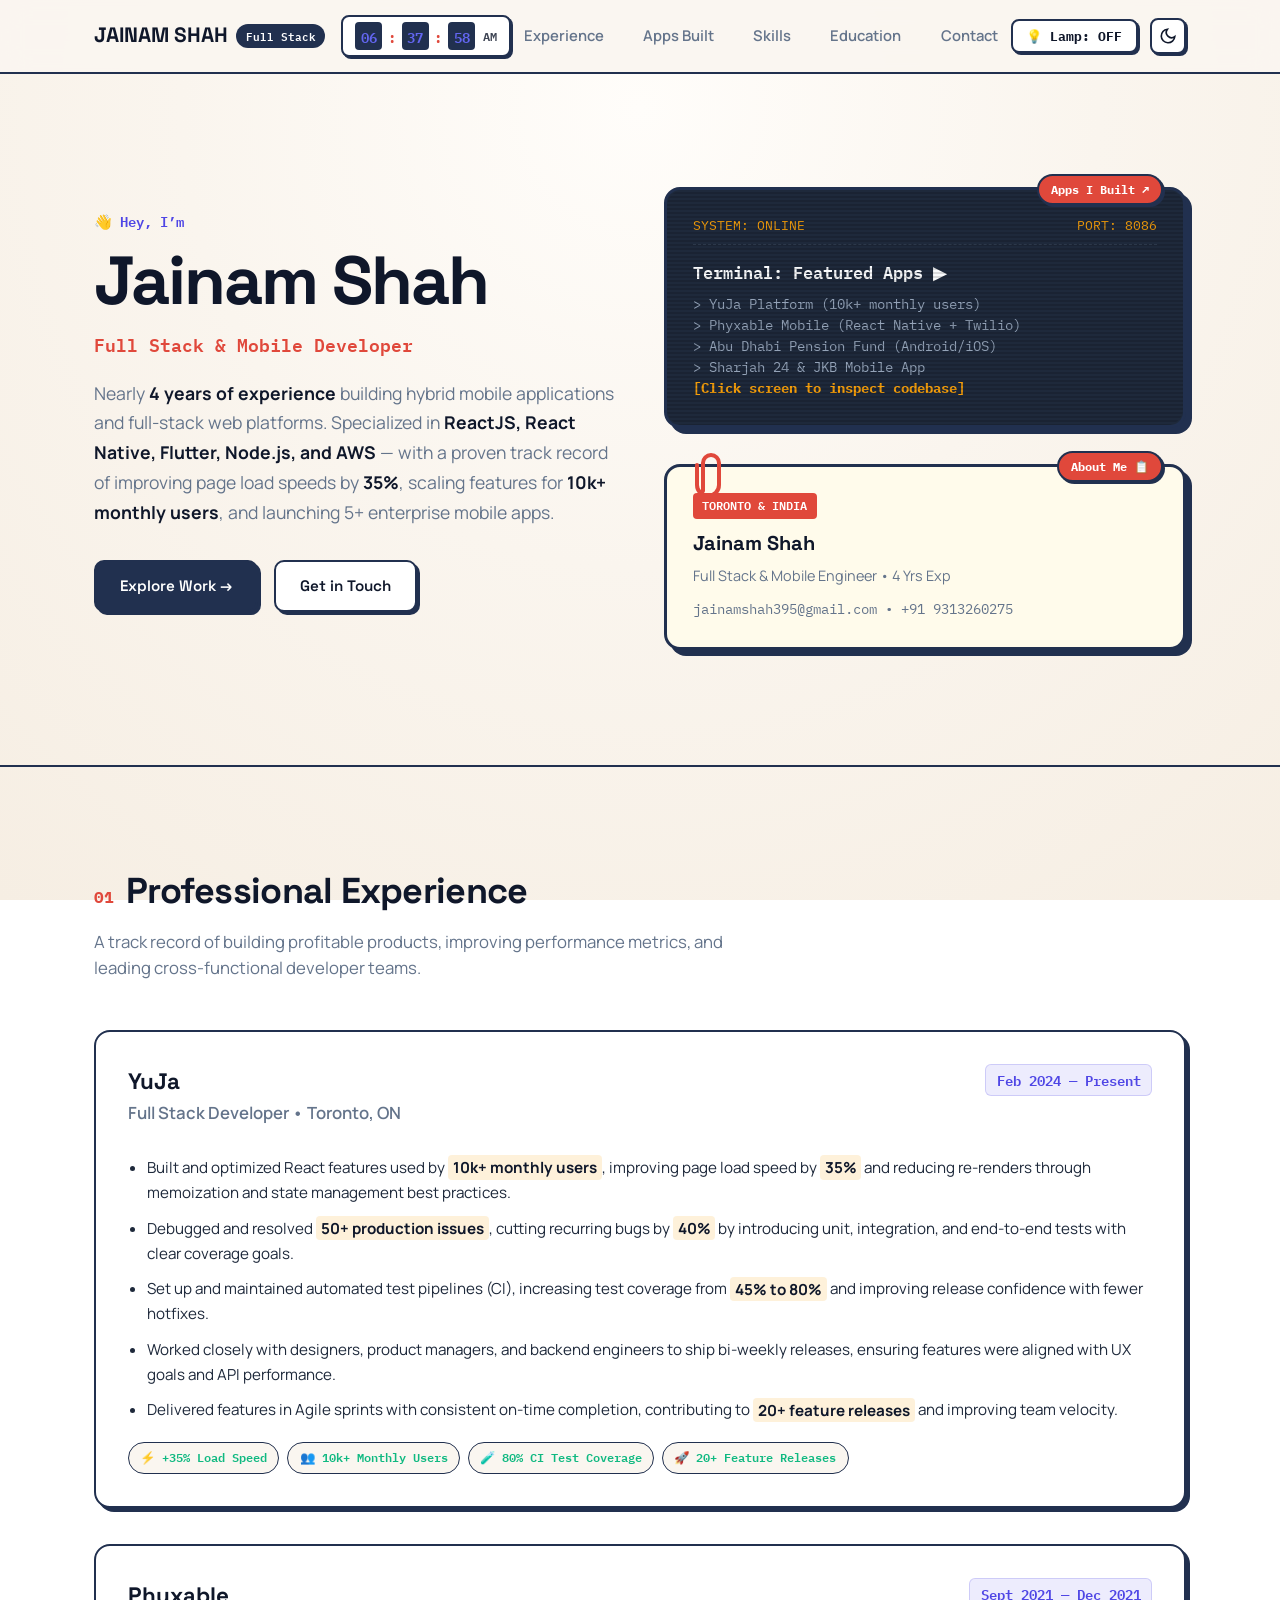
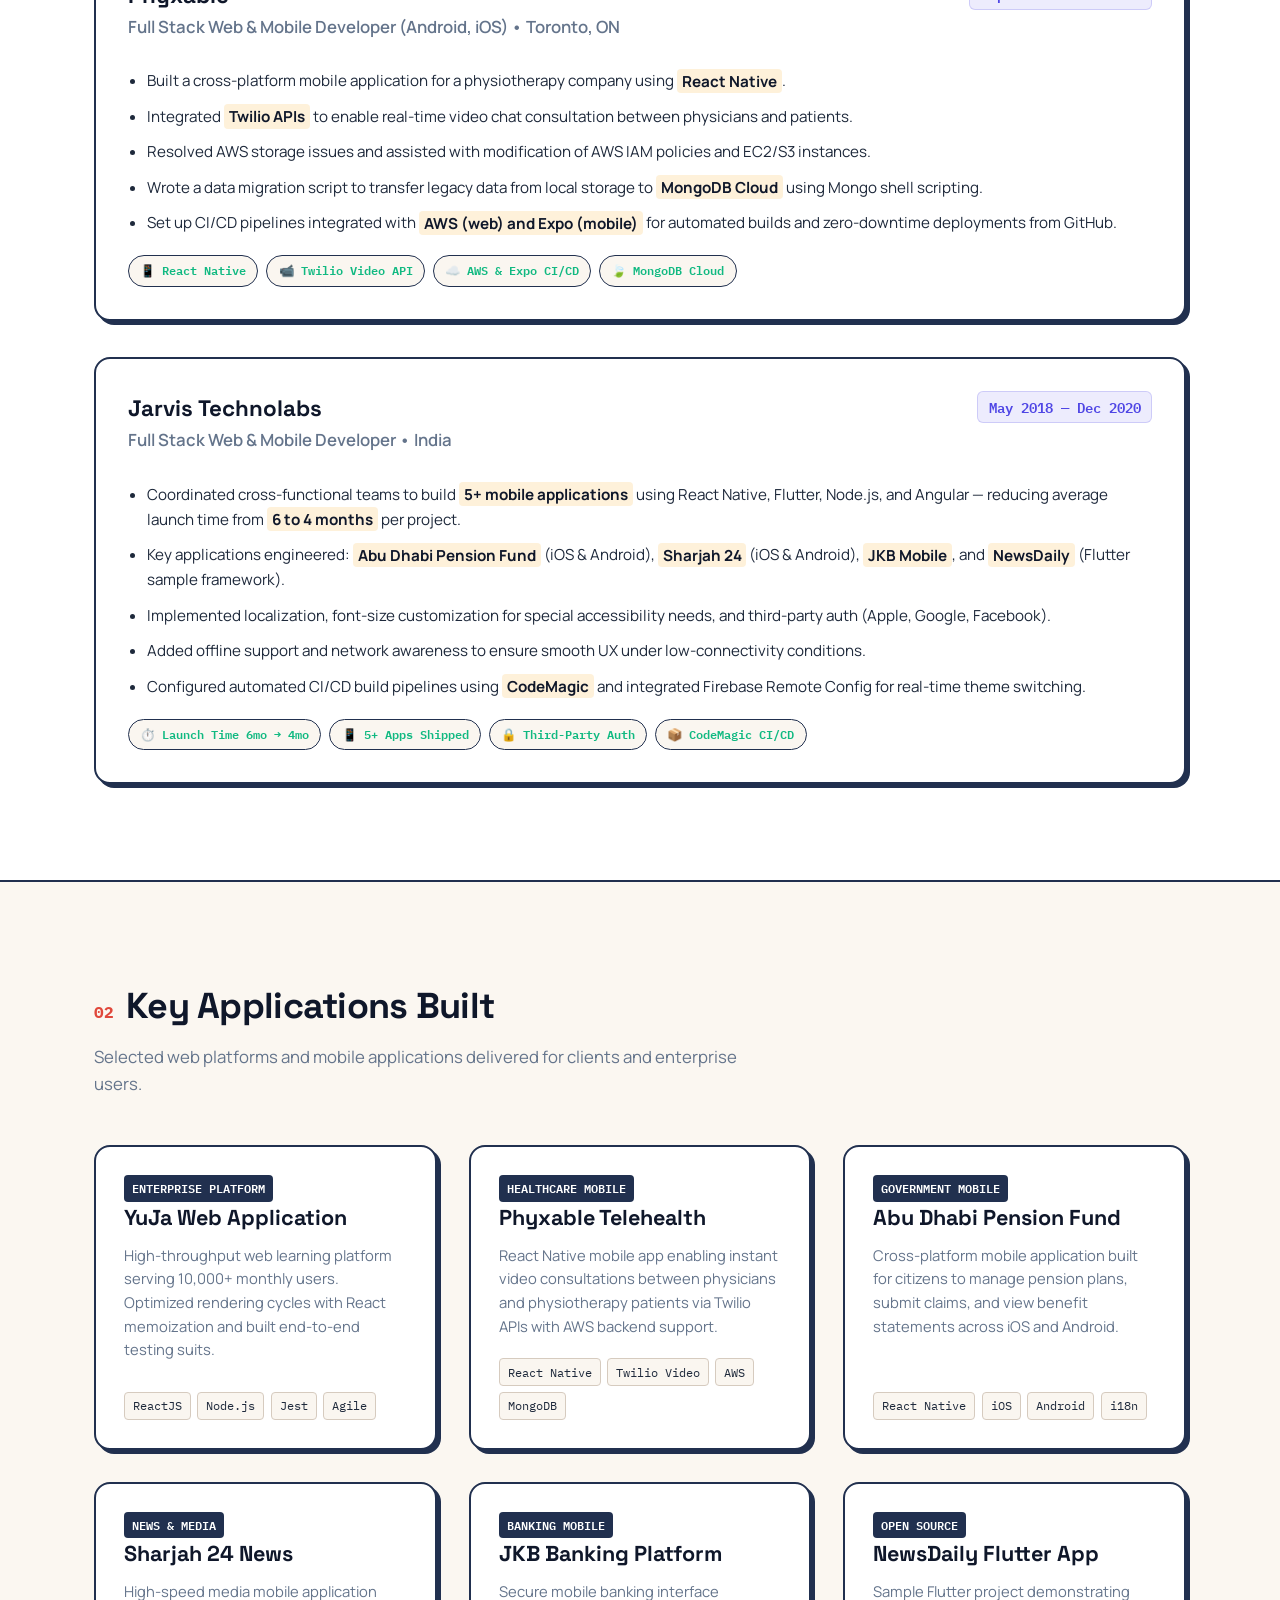
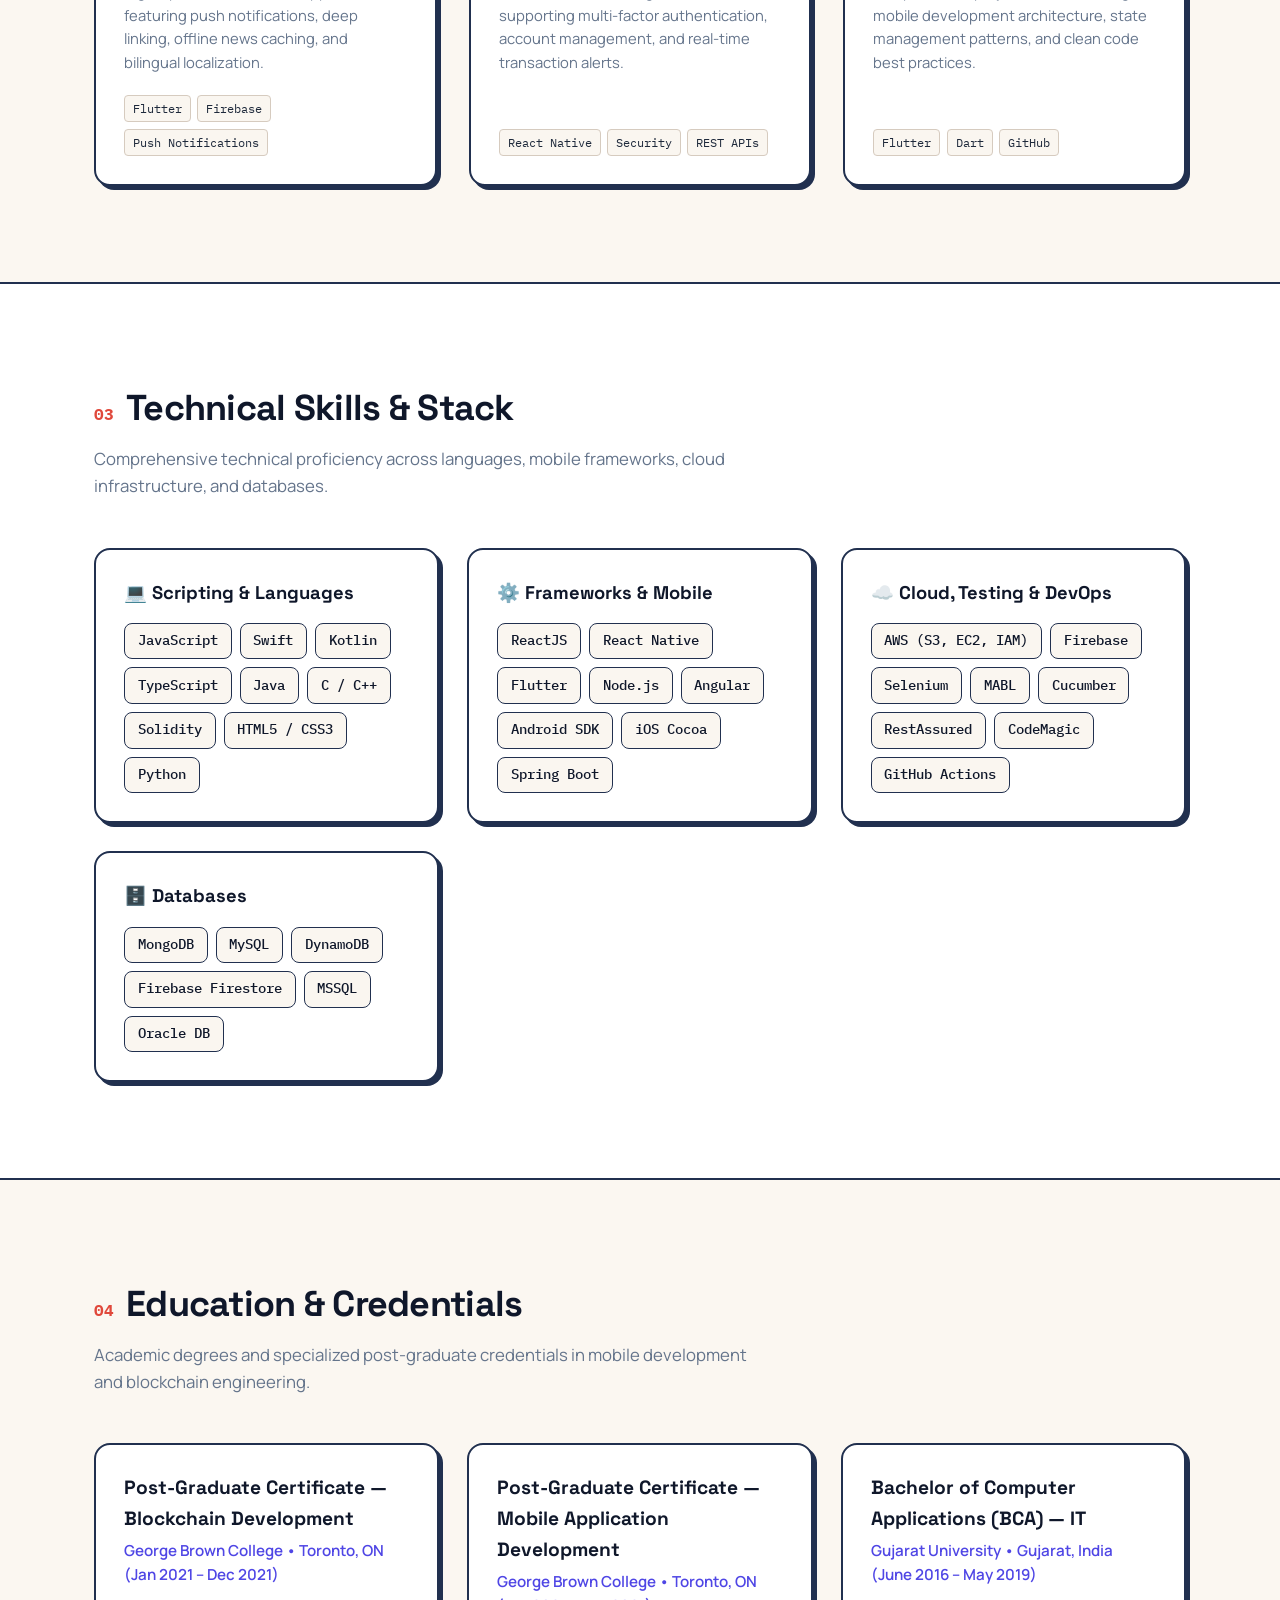
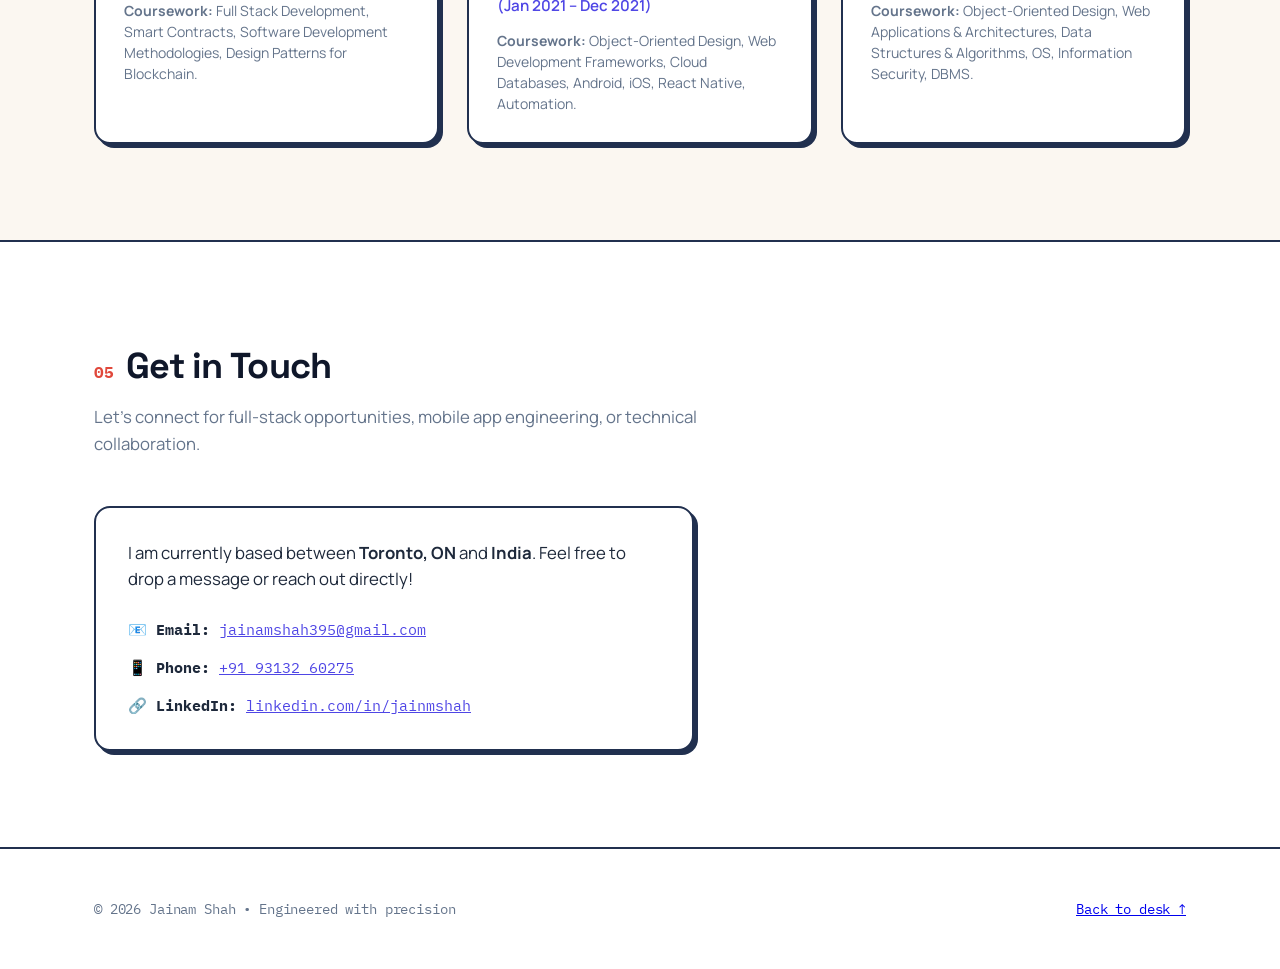
==== commit 124efd96: "Fix tab bubble clipping, remove desk mode dock, and update site background to warm parchment tone" ====
--- a/index.html
+++ b/index.html
@@ -128,16 +128,6 @@
         </div>
 
       </div>
-
-      <!-- Mode Switcher & Discovery Dock -->
-      <div class="mode-dock-bar">
-        <span style="font-family:var(--font-mono); font-size:0.75rem; color:var(--text-muted); font-weight:600;">DESK MODE:</span>
-        <button class="mode-btn active" data-mode="tidy">Tidy Desk</button>
-        <button class="mode-btn" data-mode="scatter">Studio Scatter</button>
-        <button class="mode-btn" data-mode="focus">Focus Mode</button>
-        <button class="discovery-toggle-btn" id="discoveryBtn">🔍 Hint: Highlight Interactive Desk</button>
-      </div>
-
     </div>
   </section>
 
--- a/css/style.css
+++ b/css/style.css
@@ -11,10 +11,10 @@
 }
 
 :root {
-  --bg-desk: #f6f3ee;
+  --bg-desk: #faf6f0;
   --bg-desk-dark: #12141d;
   --surface-paper: #ffffff;
-  --surface-alt: #ebd8c3;
+  --surface-alt: #f5ede1;
   --border-desk: #21304f;
   --border-subtle: #d6cbbf;
   
@@ -37,12 +37,12 @@
   --radius: 16px;
   --radius-lg: 24px;
   
-  --shadow-desk: 0 10px 30px -10px rgba(33, 48, 79, 0.15);
-  --shadow-lift: 0 20px 40px -15px rgba(33, 48, 79, 0.25);
+  --shadow-desk: 0 10px 30px -10px rgba(33, 48, 79, 0.12);
+  --shadow-lift: 0 20px 40px -15px rgba(33, 48, 79, 0.22);
   --transition: all 0.3s cubic-bezier(0.16, 1, 0.3, 1);
 }
 
-/* Light Theme (Default Desk Warmth) */
+/* Light Theme (Welcoming Warm Canvas) */
 html {
   scroll-behavior: smooth;
   scroll-padding-top: 5.5rem;
@@ -51,13 +51,14 @@
 
 body {
   font-family: var(--font-body);
-  background-color: var(--bg-desk);
+  background: radial-gradient(circle at 50% 12%, #fffdfa 0%, #faf5ee 45%, #f6eee3 100%);
+  background-attachment: fixed;
   color: var(--text-main);
   line-height: 1.6;
   -webkit-font-smoothing: antialiased;
   overflow-x: hidden;
   position: relative;
-  transition: background-color 0.4s ease, color 0.4s ease;
+  transition: background 0.4s ease, color 0.4s ease;
 }
 
 /* Dark Mode Toggle State */
@@ -71,6 +72,8 @@
   --text-muted: #94a3b8;
   --ink: #ffffff;
   --shadow-desk: 0 10px 30px -10px rgba(0, 0, 0, 0.5);
+  background: radial-gradient(circle at 50% 12%, #181b29 0%, #0f111a 60%, #090b12 100%);
+  background-attachment: fixed;
 }
 
 /* Dynamic Lamp Light Active State */
@@ -78,12 +81,16 @@
   --bg-desk: #fef9c3;
   --surface-paper: #ffffff;
   --border-desk: #1e293b;
+  background: radial-gradient(circle at 75% 20%, #fef3c7 0%, #fde68a 50%, #fef08a 100%);
+  background-attachment: fixed;
 }
 
 body.dark-desk.lamp-on {
   --bg-desk: #1e1912;
   --surface-paper: #282117;
   --border-desk: #f59e0b;
+  background: radial-gradient(circle at 75% 20%, #2e2316 0%, #1e1912 60%, #120e0a 100%);
+  background-attachment: fixed;
 }
 
 body.lamp-on .exp-card,
@@ -92,25 +99,6 @@
 body.lamp-on .paperclip-card,
 body.lamp-on .skill-category-card {
   box-shadow: 0 12px 35px rgba(245, 158, 11, 0.3), 5px 5px 0px var(--border-desk) !important;
-}
-
-/* Discovery Mode Highlights */
-body.discovery-highlight .tab-bubble {
-  transform: scale(1.1);
-  animation: pulseBubble 1.2s infinite ease-in-out;
-  background: var(--accent-crimson) !important;
-  color: #fff !important;
-}
-
-body.discovery-highlight .desk-crt-monitor,
-body.discovery-highlight .paperclip-card {
-  outline: 3px dashed var(--accent-amber);
-  outline-offset: 4px;
-}
-
-@keyframes pulseBubble {
-  0%, 100% { transform: translateY(0) scale(1); }
-  50% { transform: translateY(-4px) scale(1.08); }
 }
 
 .mono {
@@ -131,7 +119,7 @@
   left: 0;
   width: 100%;
   z-index: 100;
-  background: rgba(246, 243, 238, 0.92);
+  background: rgba(250, 246, 240, 0.92);
   backdrop-filter: blur(14px);
   -webkit-backdrop-filter: blur(14px);
   border-bottom: 2px solid var(--border-desk);
@@ -298,8 +286,8 @@
 /* --- Hero Section: The Developer Desk Canvas --- */
 .hero-desk {
   position: relative;
-  padding: 8.5rem 0 4rem;
-  min-height: 88vh;
+  padding: 8.5rem 0 5rem;
+  min-height: 85vh;
   display: flex;
   flex-direction: column;
   justify-content: center;
@@ -346,7 +334,7 @@
   position: relative;
   display: grid;
   grid-template-columns: 1fr 1fr;
-  gap: 2.5rem;
+  gap: 3rem;
   align-items: center;
 }
 
@@ -446,46 +434,50 @@
   position: relative;
   display: flex;
   flex-direction: column;
-  gap: 1.75rem;
+  gap: 2.25rem;
   z-index: 5;
-}
-
-/* Floating Tab Bubble (aishashok.com style) */
+  padding-top: 1rem;
+}
+
+/* Floating Tab Bubble (aishashok.com style - Overflow Fix) */
 .tab-bubble {
   position: absolute;
-  top: -14px;
-  right: 18px;
+  top: -16px;
+  right: 20px;
   background: var(--accent-crimson);
   color: #ffffff;
   font-family: var(--font-mono);
-  font-size: 0.725rem;
+  font-size: 0.75rem;
   font-weight: 700;
-  padding: 0.2rem 0.65rem;
+  padding: 0.25rem 0.75rem;
   border-radius: 99px;
   border: 2px solid var(--border-desk);
   box-shadow: 2px 2px 0px var(--border-desk);
-  z-index: 15;
+  z-index: 30;
   transition: transform 0.2s ease, background 0.2s ease;
   pointer-events: none;
+  display: inline-flex;
+  align-items: center;
+  gap: 0.35rem;
 }
 
 .desk-crt-monitor:hover .tab-bubble,
 .paperclip-card:hover .tab-bubble {
-  transform: translateY(-3px) scale(1.05);
+  transform: translateY(-3px) scale(1.06);
   background: var(--accent-indigo);
 }
 
-/* Retro CRT Terminal Monitor Object */
+/* Retro CRT Terminal Monitor Object (Clean Border & No Overflow Clipping) */
 .desk-crt-monitor {
   background: #1e293b;
-  border: 4px solid var(--border-desk);
+  border: 3.5px solid var(--border-desk);
   border-radius: var(--radius);
-  padding: 1.5rem;
+  padding: 1.6rem;
   color: #38bdf8;
   font-family: var(--font-mono);
   box-shadow: 6px 6px 0px var(--border-desk);
   position: relative;
-  overflow: hidden;
+  overflow: visible; /* Allows tab-bubble to float cleanly above border */
   cursor: pointer;
   transition: var(--transition);
 }
@@ -501,7 +493,9 @@
   background: linear-gradient(rgba(18, 16, 16, 0) 50%, rgba(0, 0, 0, 0.25) 50%);
   background-size: 100% 4px;
   pointer-events: none;
-  opacity: 0.6;
+  opacity: 0.5;
+  border-radius: var(--radius);
+  overflow: hidden;
 }
 
 .crt-head {
@@ -525,17 +519,18 @@
 .crt-text {
   font-size: 0.85rem;
   color: #94a3b8;
-  line-height: 1.5;
+  line-height: 1.55;
 }
 
 /* Paperclip Photo Card Object */
 .paperclip-card {
   background: #fffbeb;
-  border: 2px solid var(--border-desk);
+  border: 3.5px solid var(--border-desk);
   border-radius: var(--radius);
-  padding: 1.5rem;
-  box-shadow: 5px 5px 0px var(--border-desk);
+  padding: 1.6rem;
+  box-shadow: 6px 6px 0px var(--border-desk);
   position: relative;
+  overflow: visible;
   transition: var(--transition);
   cursor: pointer;
 }
@@ -546,7 +541,7 @@
 
 .paperclip-card:hover {
   transform: translate(-3px, -3px) rotate(-1deg);
-  box-shadow: 8px 8px 0px var(--border-desk);
+  box-shadow: 9px 9px 0px var(--border-desk);
 }
 
 .paperclip-svg {
@@ -582,65 +577,6 @@
   color: var(--text-muted);
 }
 
-/* --- Mode Switcher Dock --- */
-.mode-dock-bar {
-  display: flex;
-  align-items: center;
-  justify-content: center;
-  gap: 0.75rem;
-  margin-top: 3.5rem;
-  padding: 0.6rem 1.25rem;
-  background: var(--surface-paper);
-  border: 2px solid var(--border-desk);
-  border-radius: 99px;
-  width: fit-content;
-  margin-left: auto;
-  margin-right: auto;
-  box-shadow: 4px 4px 0px var(--border-desk);
-  flex-wrap: wrap;
-}
-
-.mode-btn {
-  font-family: var(--font-heading);
-  font-size: 0.85rem;
-  font-weight: 600;
-  padding: 0.4rem 0.85rem;
-  border-radius: 99px;
-  border: 1px solid transparent;
-  background: transparent;
-  color: var(--text-muted);
-  cursor: pointer;
-  transition: var(--transition);
-}
-
-.mode-btn.active {
-  background: var(--border-desk);
-  color: #ffffff;
-}
-
-.mode-btn:hover:not(.active) {
-  color: var(--ink);
-  background: var(--bg-desk);
-}
-
-.discovery-toggle-btn {
-  font-family: var(--font-mono);
-  font-size: 0.8rem;
-  font-weight: 700;
-  padding: 0.35rem 0.75rem;
-  border-radius: 99px;
-  background: var(--accent-amber);
-  color: #0f172a;
-  border: 1.5px solid var(--border-desk);
-  cursor: pointer;
-  transition: var(--transition);
-  margin-left: 0.5rem;
-}
-
-.discovery-toggle-btn:hover {
-  transform: scale(1.05);
-}
-
 /* --- Section Layouts --- */
 .section {
   padding: 6rem 0;
@@ -648,7 +584,7 @@
 }
 
 .section-alt {
-  background: rgba(235, 216, 195, 0.3);
+  background: rgba(245, 237, 225, 0.45);
 }
 
 body.dark-desk .section-alt {
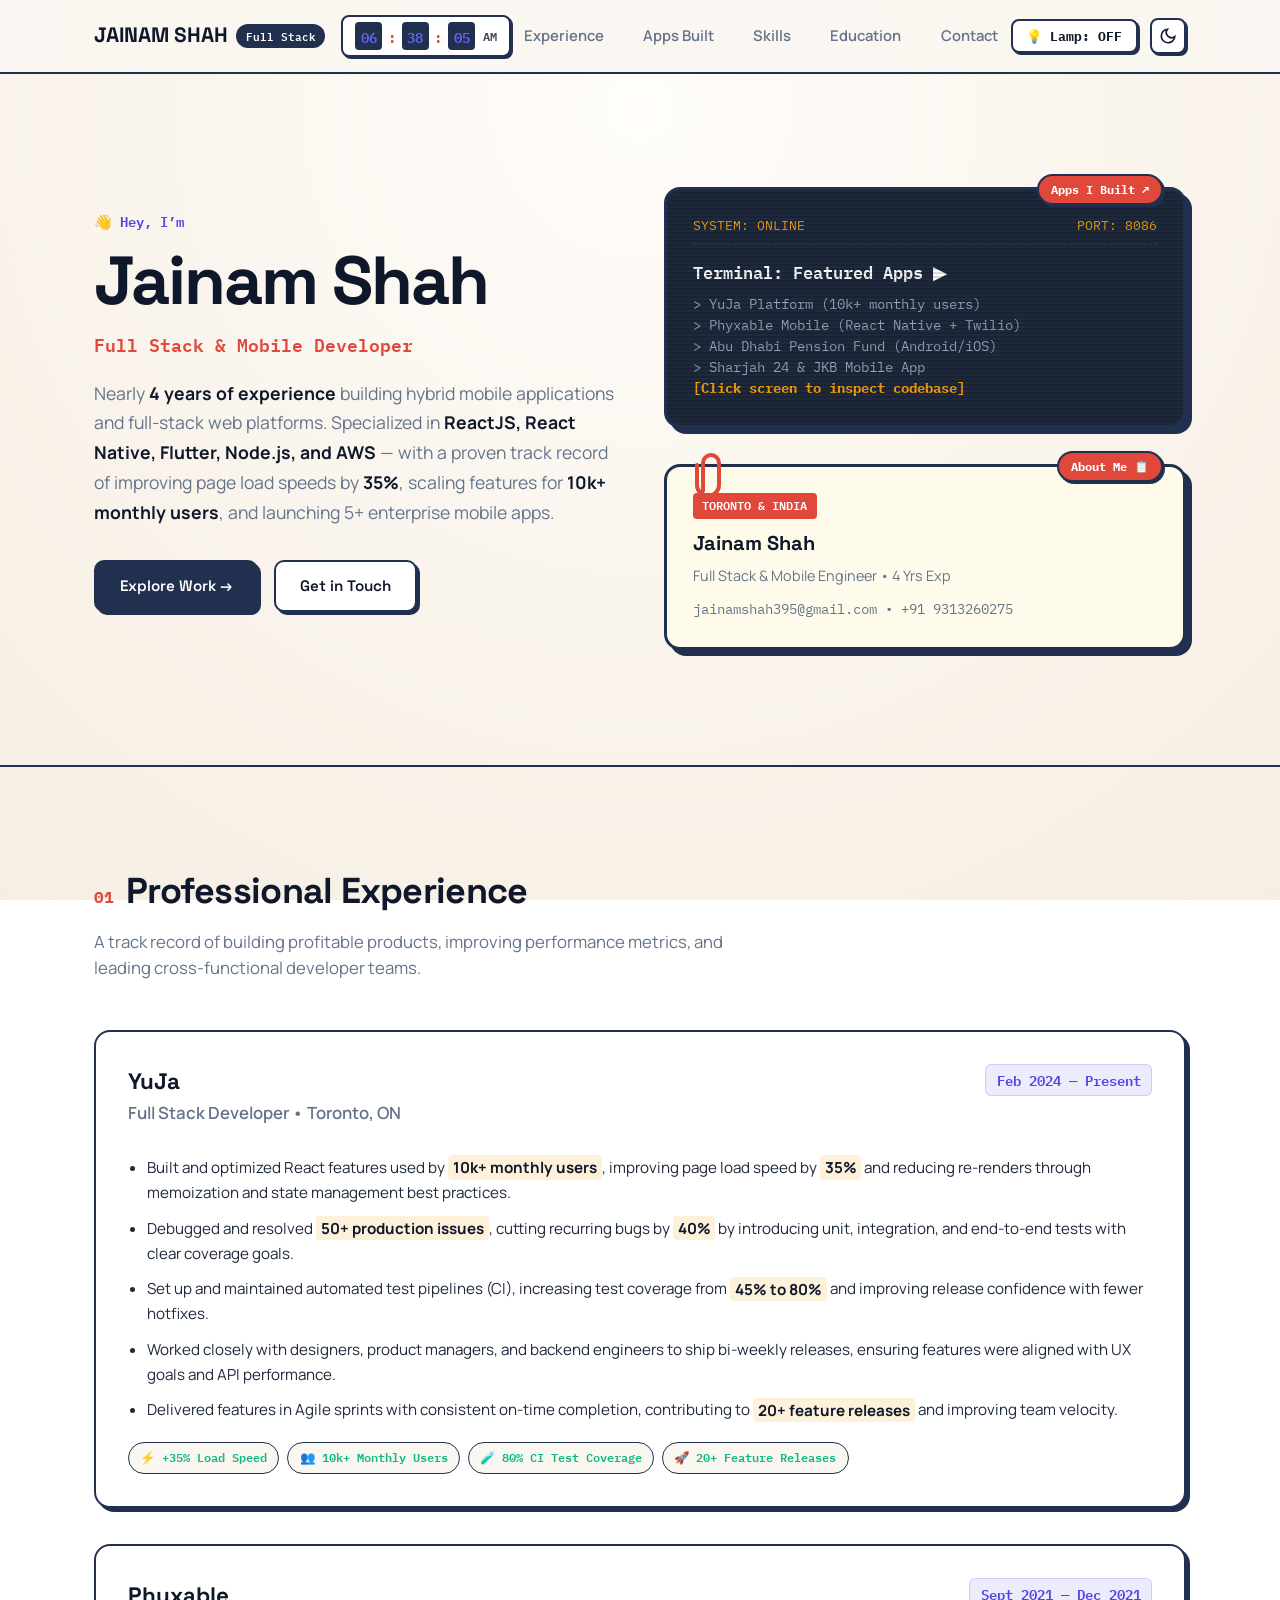
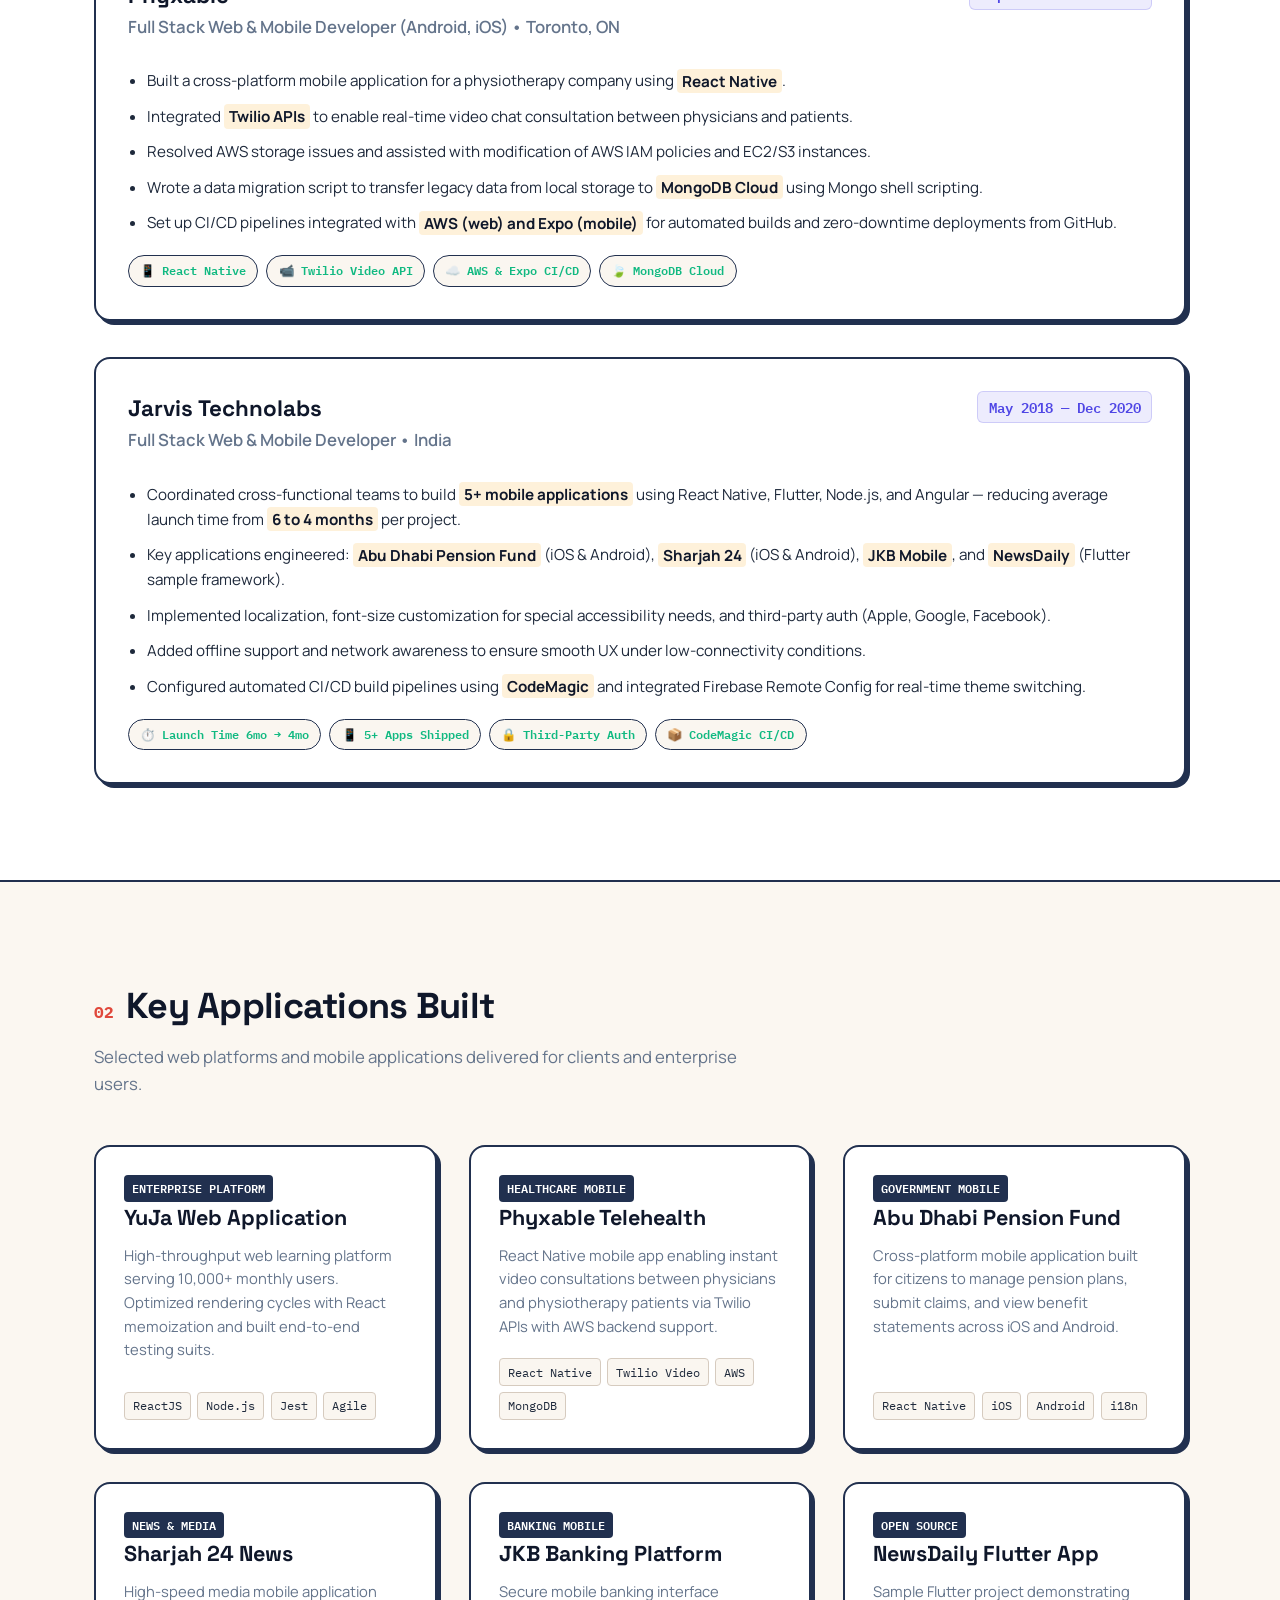
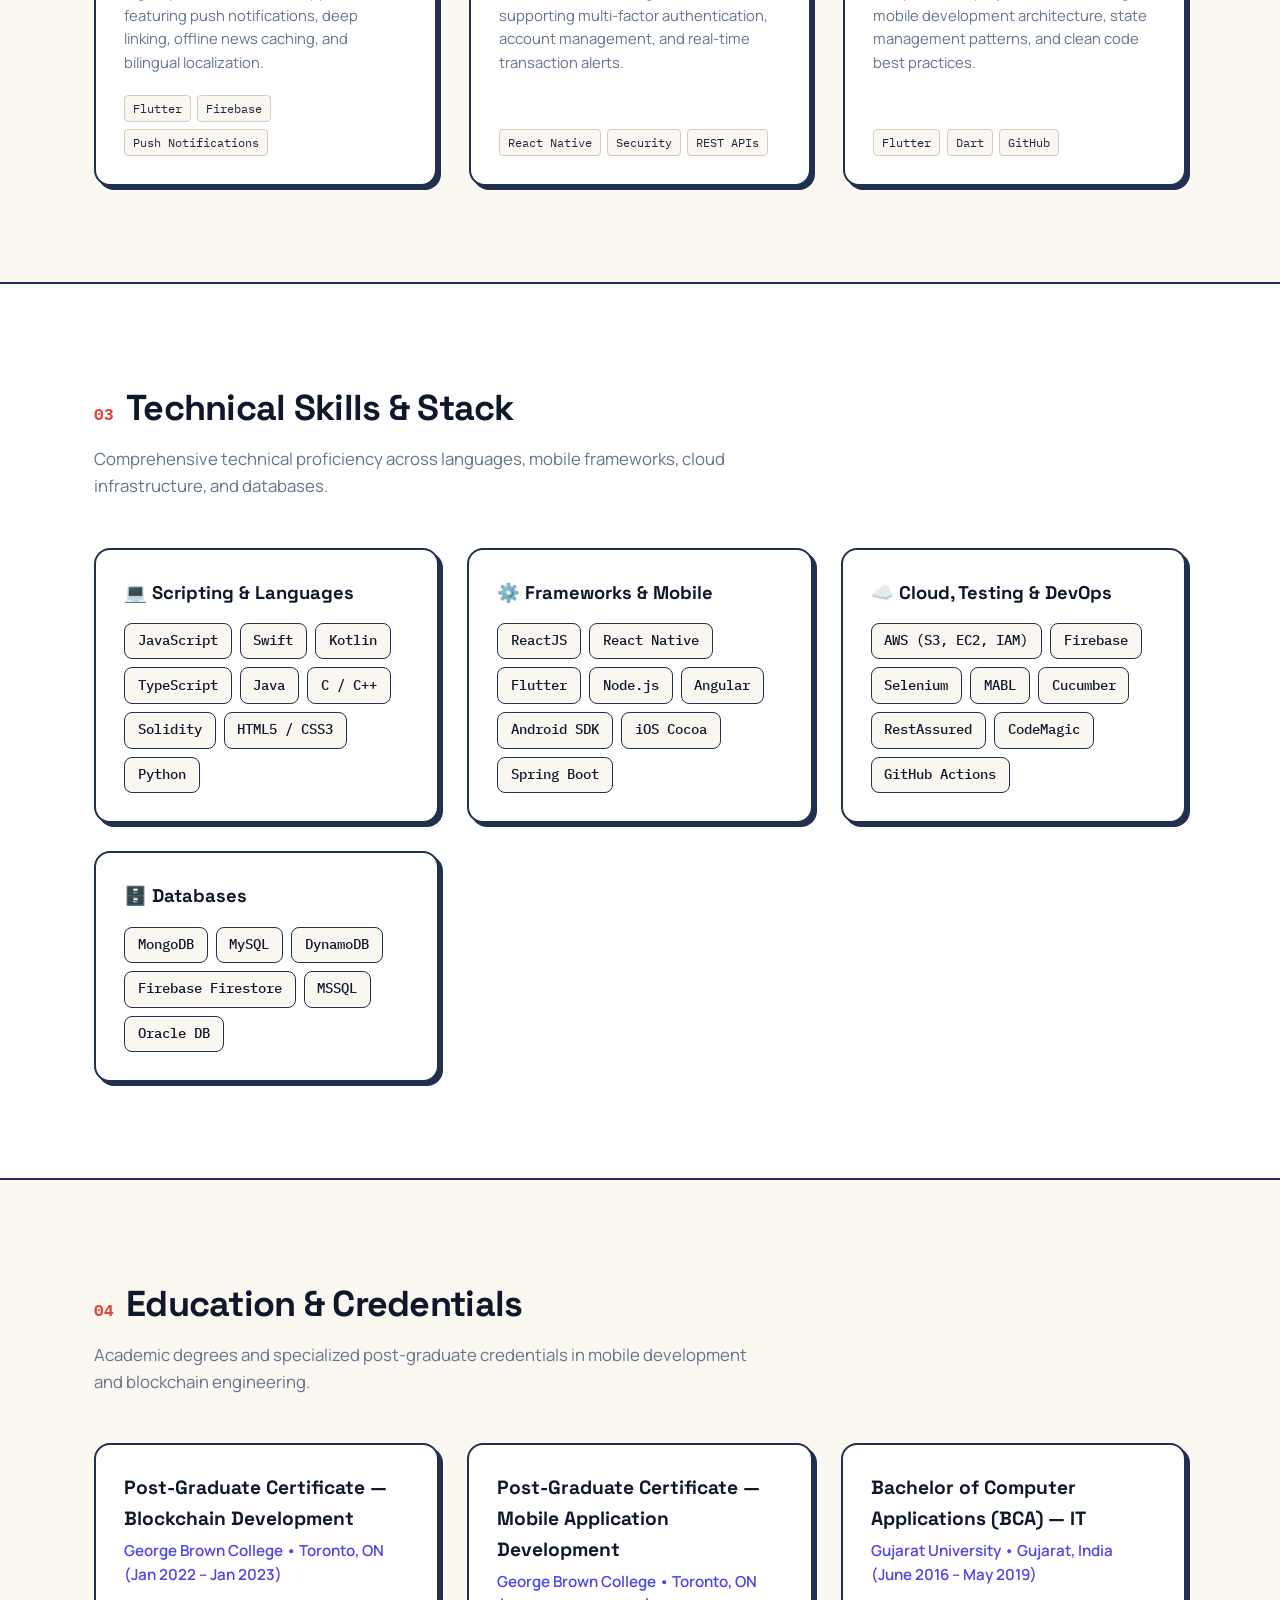
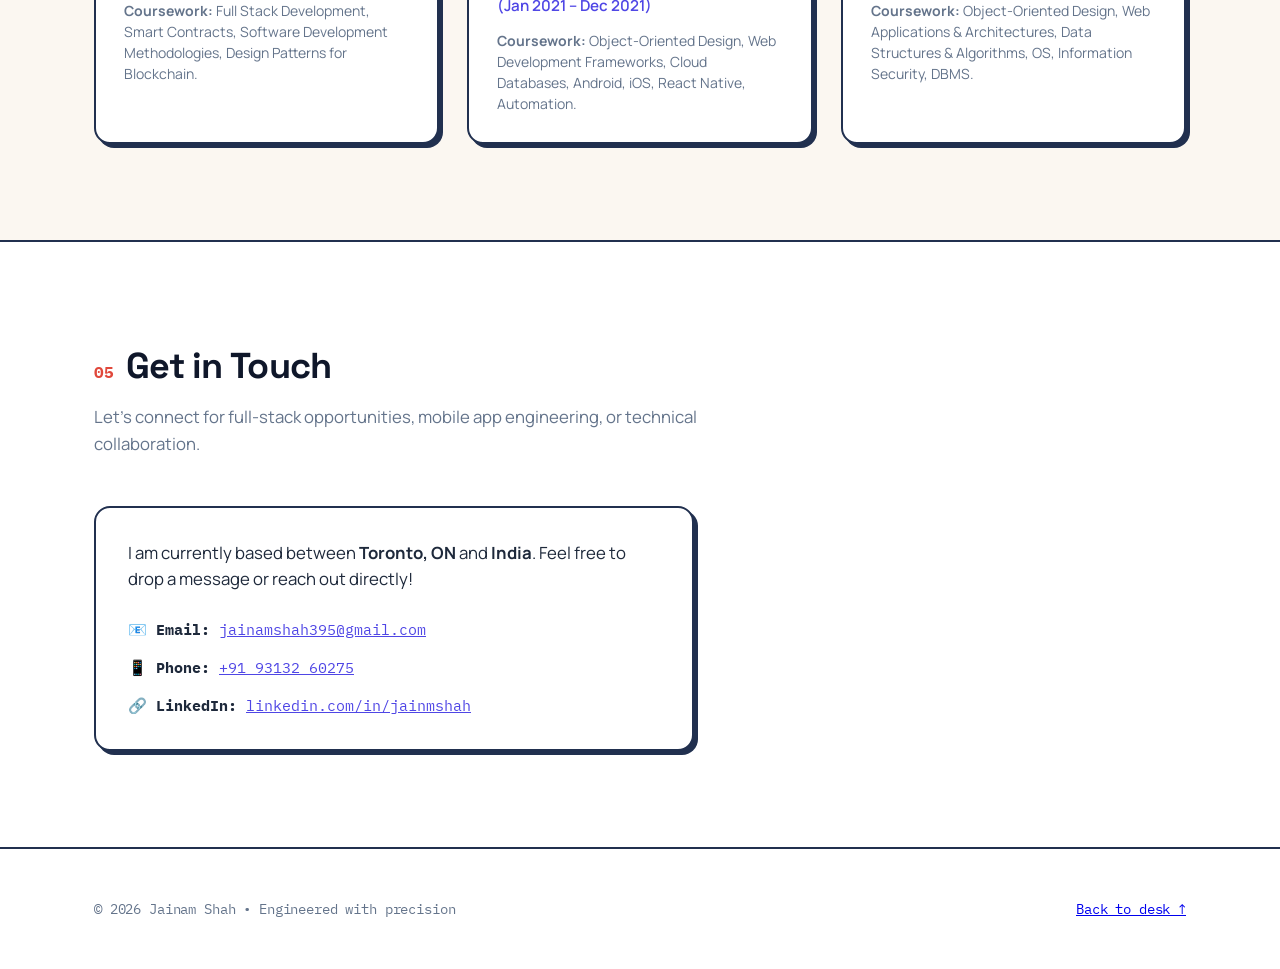
==== commit 49c6b78e: "Update Blockchain Development Post-Graduate Certificate date to Jan 2022 - Jan 2023" ====
--- a/index.html
+++ b/index.html
@@ -414,7 +414,7 @@
         <!-- Edu 1 -->
         <article class="edu-card">
           <h3 class="edu-deg">Post-Graduate Certificate &mdash; Blockchain Development</h3>
-          <p class="edu-school">George Brown College &bull; Toronto, ON (Jan 2021 &ndash; Dec 2021)</p>
+          <p class="edu-school">George Brown College &bull; Toronto, ON (Jan 2022 &ndash; Jan 2023)</p>
           <p class="edu-courses"><strong>Coursework:</strong> Full Stack Development, Smart Contracts, Software Development Methodologies, Design Patterns for Blockchain.</p>
         </article>
 
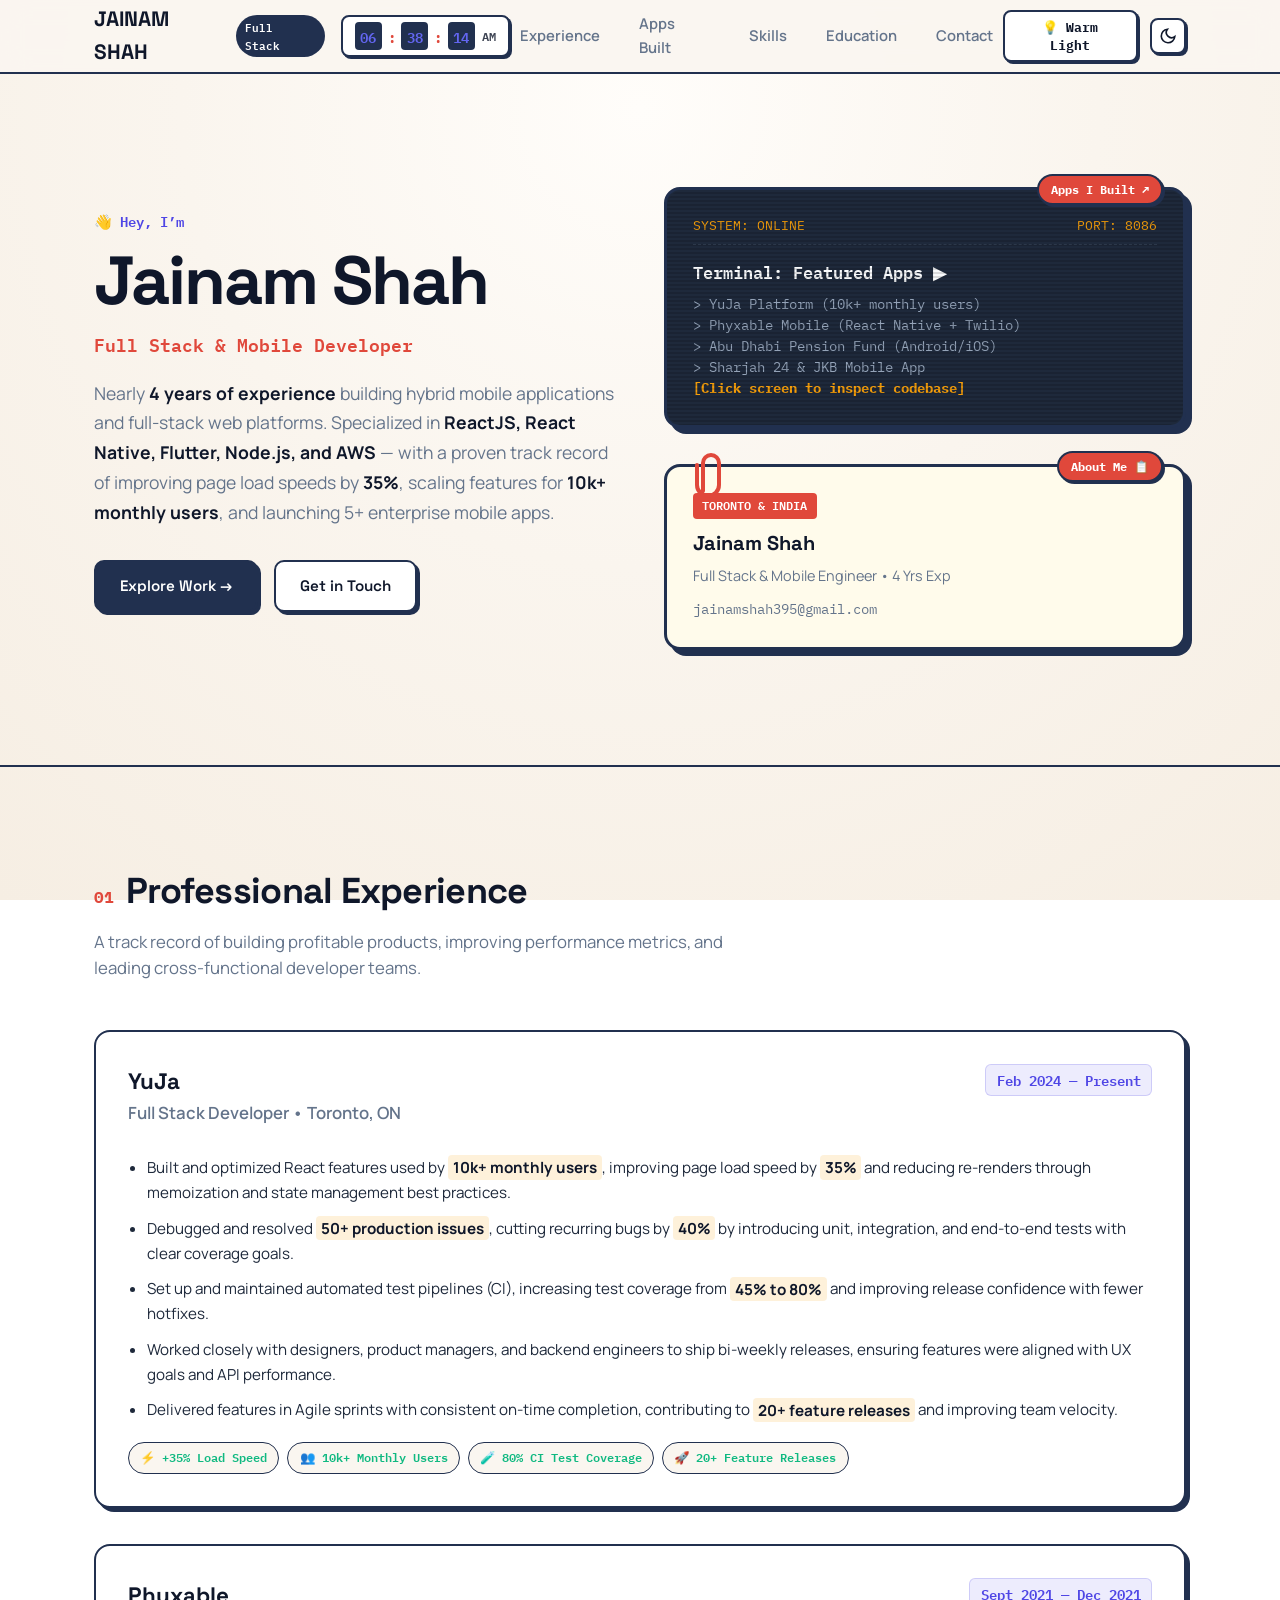
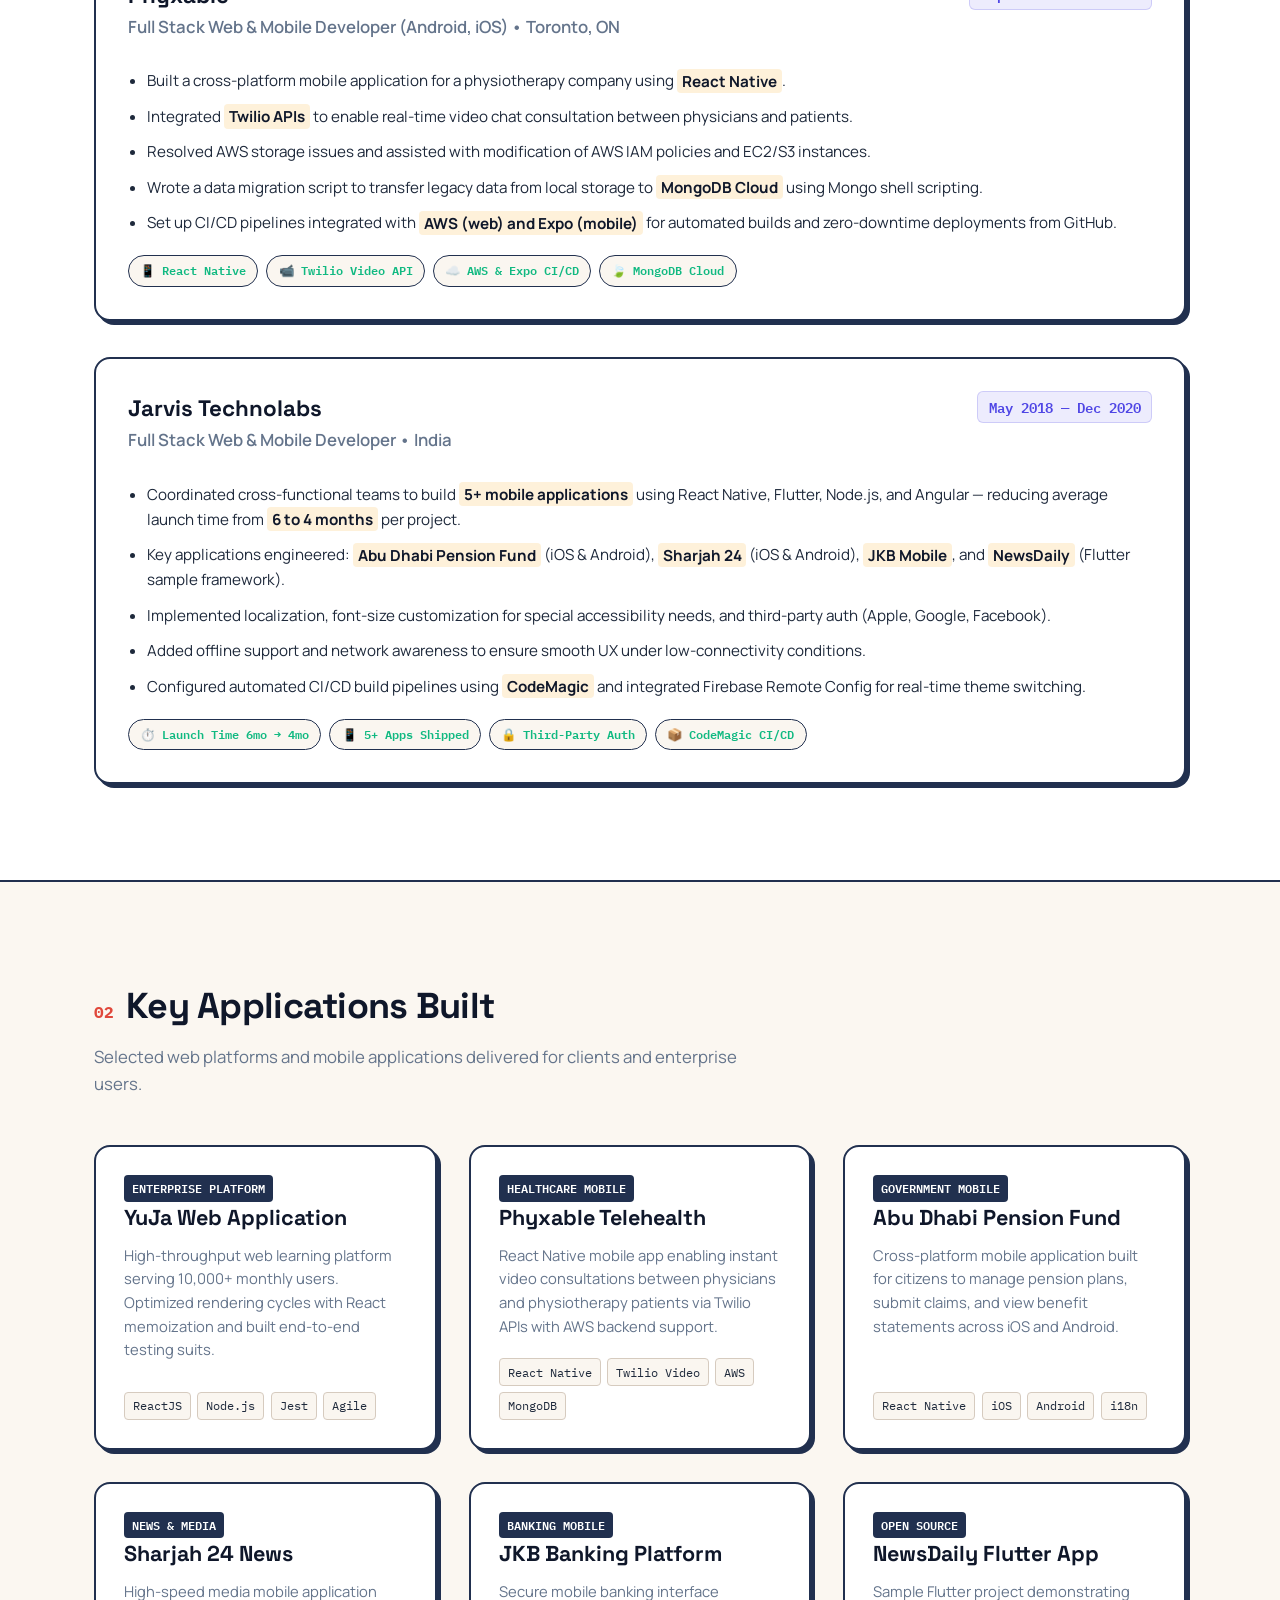
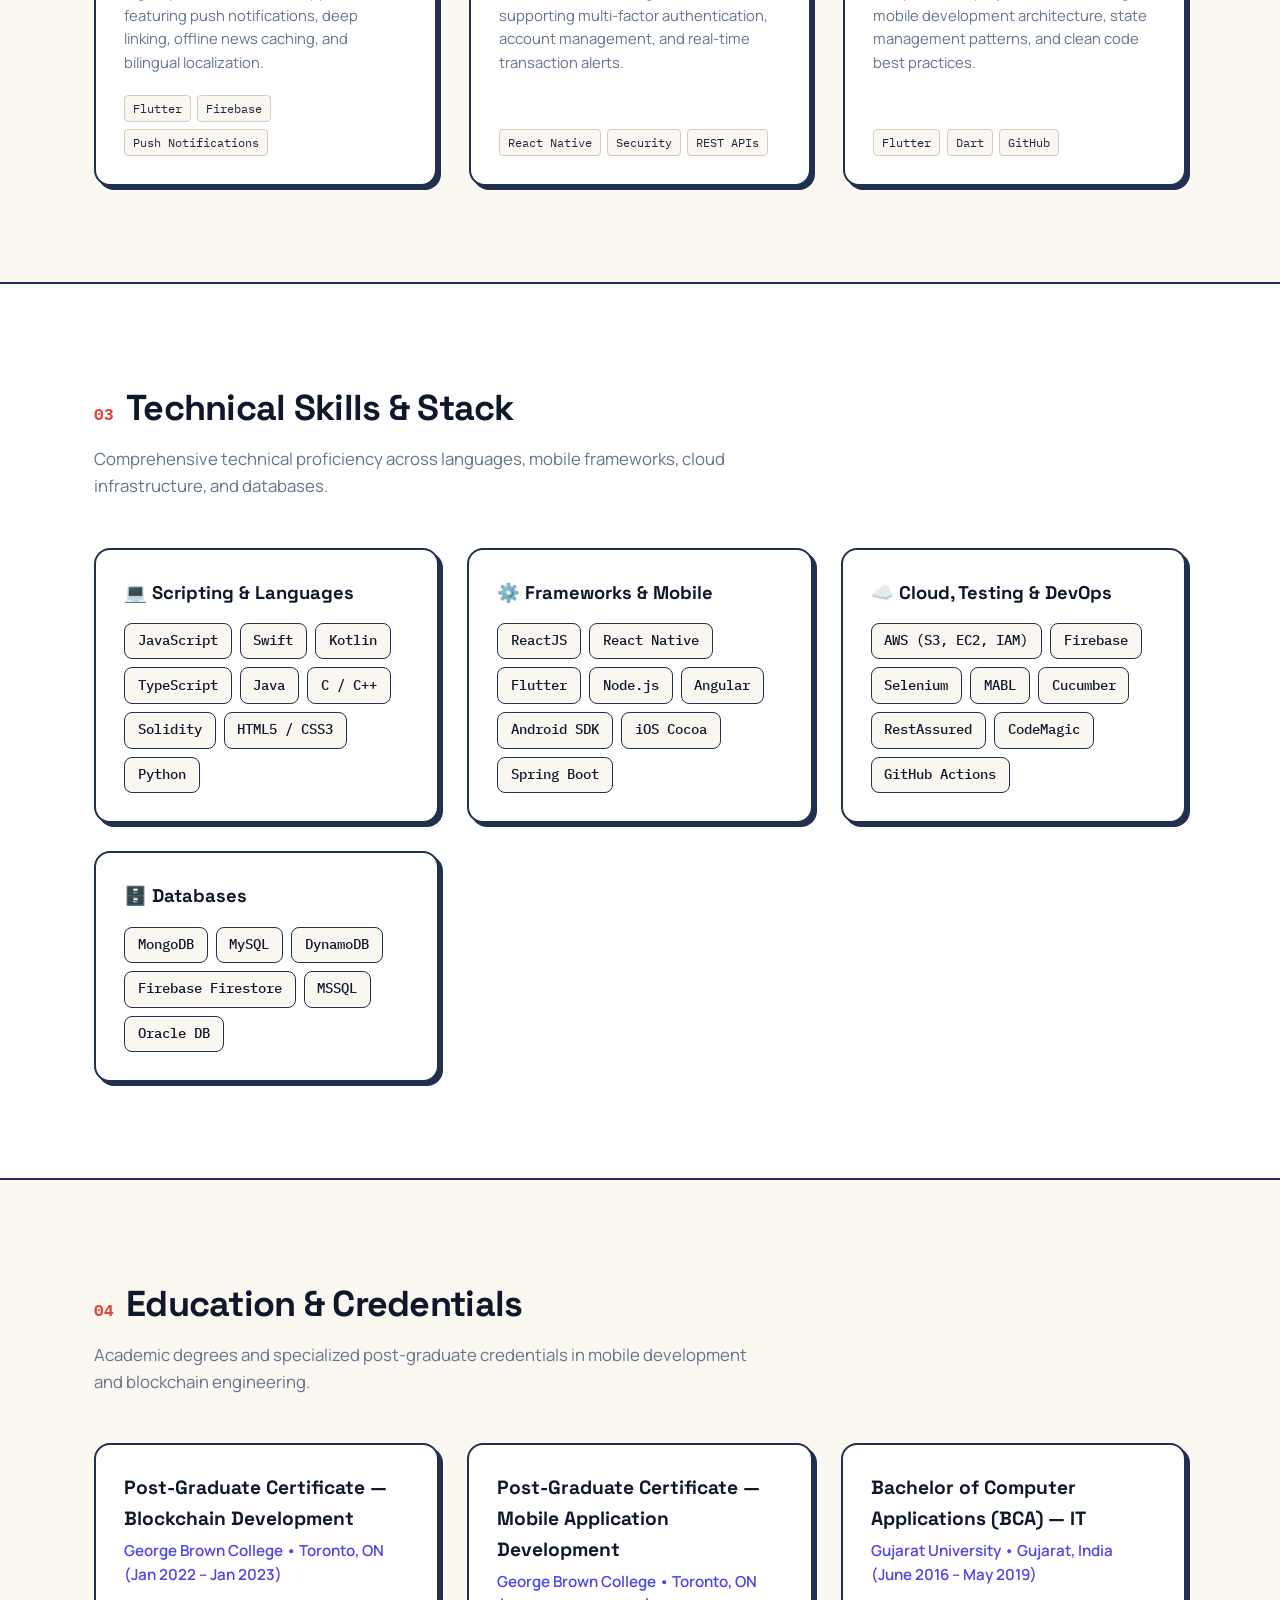
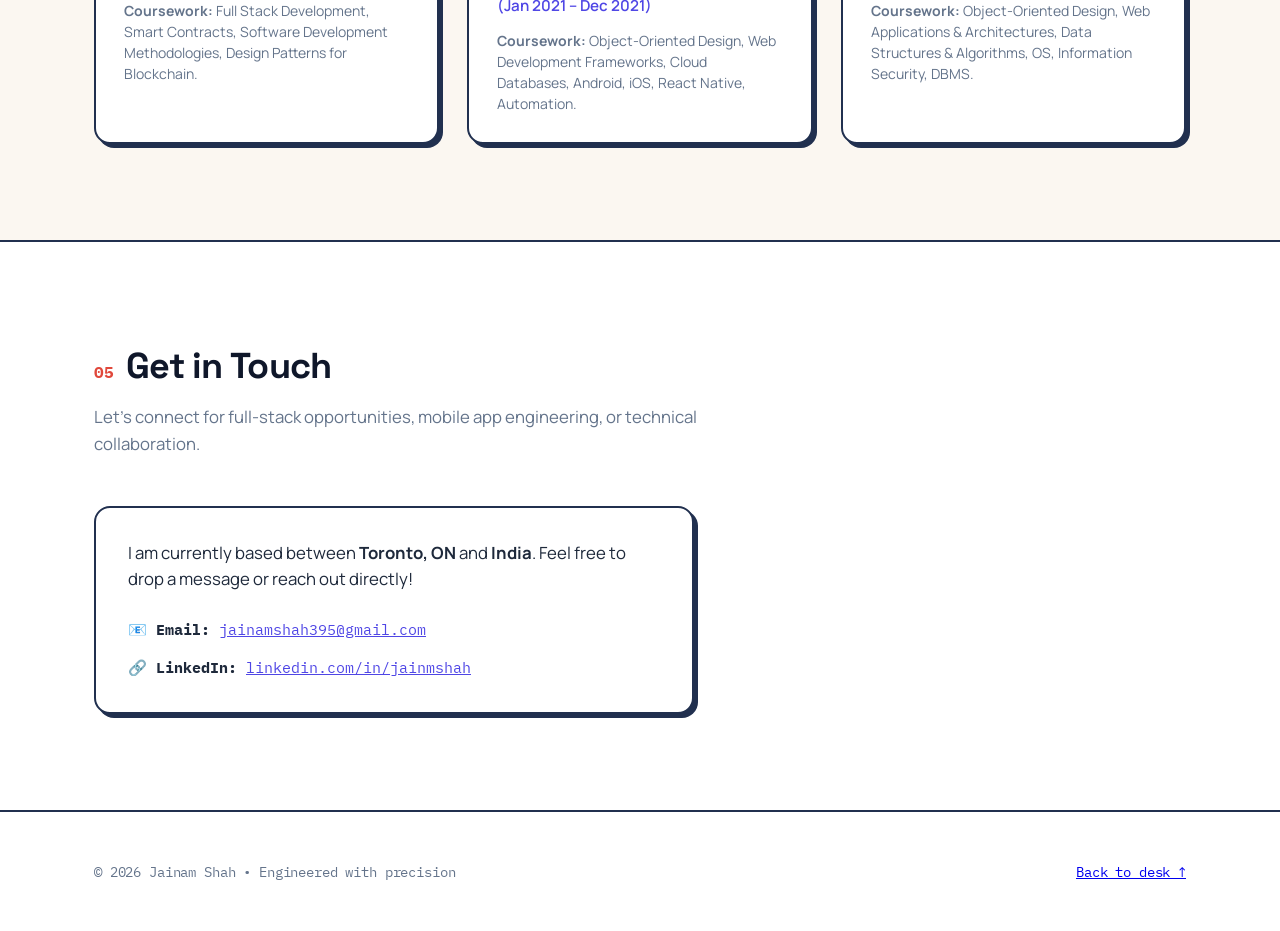
==== commit 3f4e7771: "Remove phone number from site and update header lighting button label" ====
--- a/index.html
+++ b/index.html
@@ -48,9 +48,9 @@
 
       <!-- Right Header Actions (Lamp & Theme Switches) -->
       <div class="header-actions">
-        <!-- Prominent Desk Lamp Toggle Button in Header -->
-        <button class="lamp-toggle-btn" id="lampHeaderSwitch" aria-label="Toggle ambient desk lamp">
-          💡 Lamp: OFF
+        <!-- Prominent Desk Ambient Light Toggle Button in Header -->
+        <button class="lamp-toggle-btn" id="lampHeaderSwitch" aria-label="Toggle ambient warm light">
+          💡 Warm Light
         </button>
 
         <!-- Theme Toggle Button -->
@@ -121,7 +121,7 @@
             <h3>Jainam Shah</h3>
             <p>Full Stack &amp; Mobile Engineer &bull; 4 Yrs Exp</p>
             <div style="margin-top:0.75rem; font-size:0.85rem; color:var(--text-muted); font-family:var(--font-mono);">
-              jainamshah395@gmail.com &bull; +91 9313260275
+              jainamshah395@gmail.com
             </div>
           </div>
 
@@ -452,7 +452,6 @@
 
         <div style="display: flex; flex-direction: column; gap: 0.85rem; font-family: var(--font-mono); font-size: 0.95rem;">
           <div>📧 <strong>Email:</strong> <a href="mailto:jainamshah395@gmail.com" style="color:var(--accent-indigo);">jainamshah395@gmail.com</a></div>
-          <div>📱 <strong>Phone:</strong> <a href="tel:+919313260275" style="color:var(--accent-indigo);">+91 93132 60275</a></div>
           <div>🔗 <strong>LinkedIn:</strong> <a href="https://linkedin.com/in/jainmshah" target="_blank" rel="noopener" style="color:var(--accent-indigo);">linkedin.com/in/jainmshah</a></div>
         </div>
       </div>
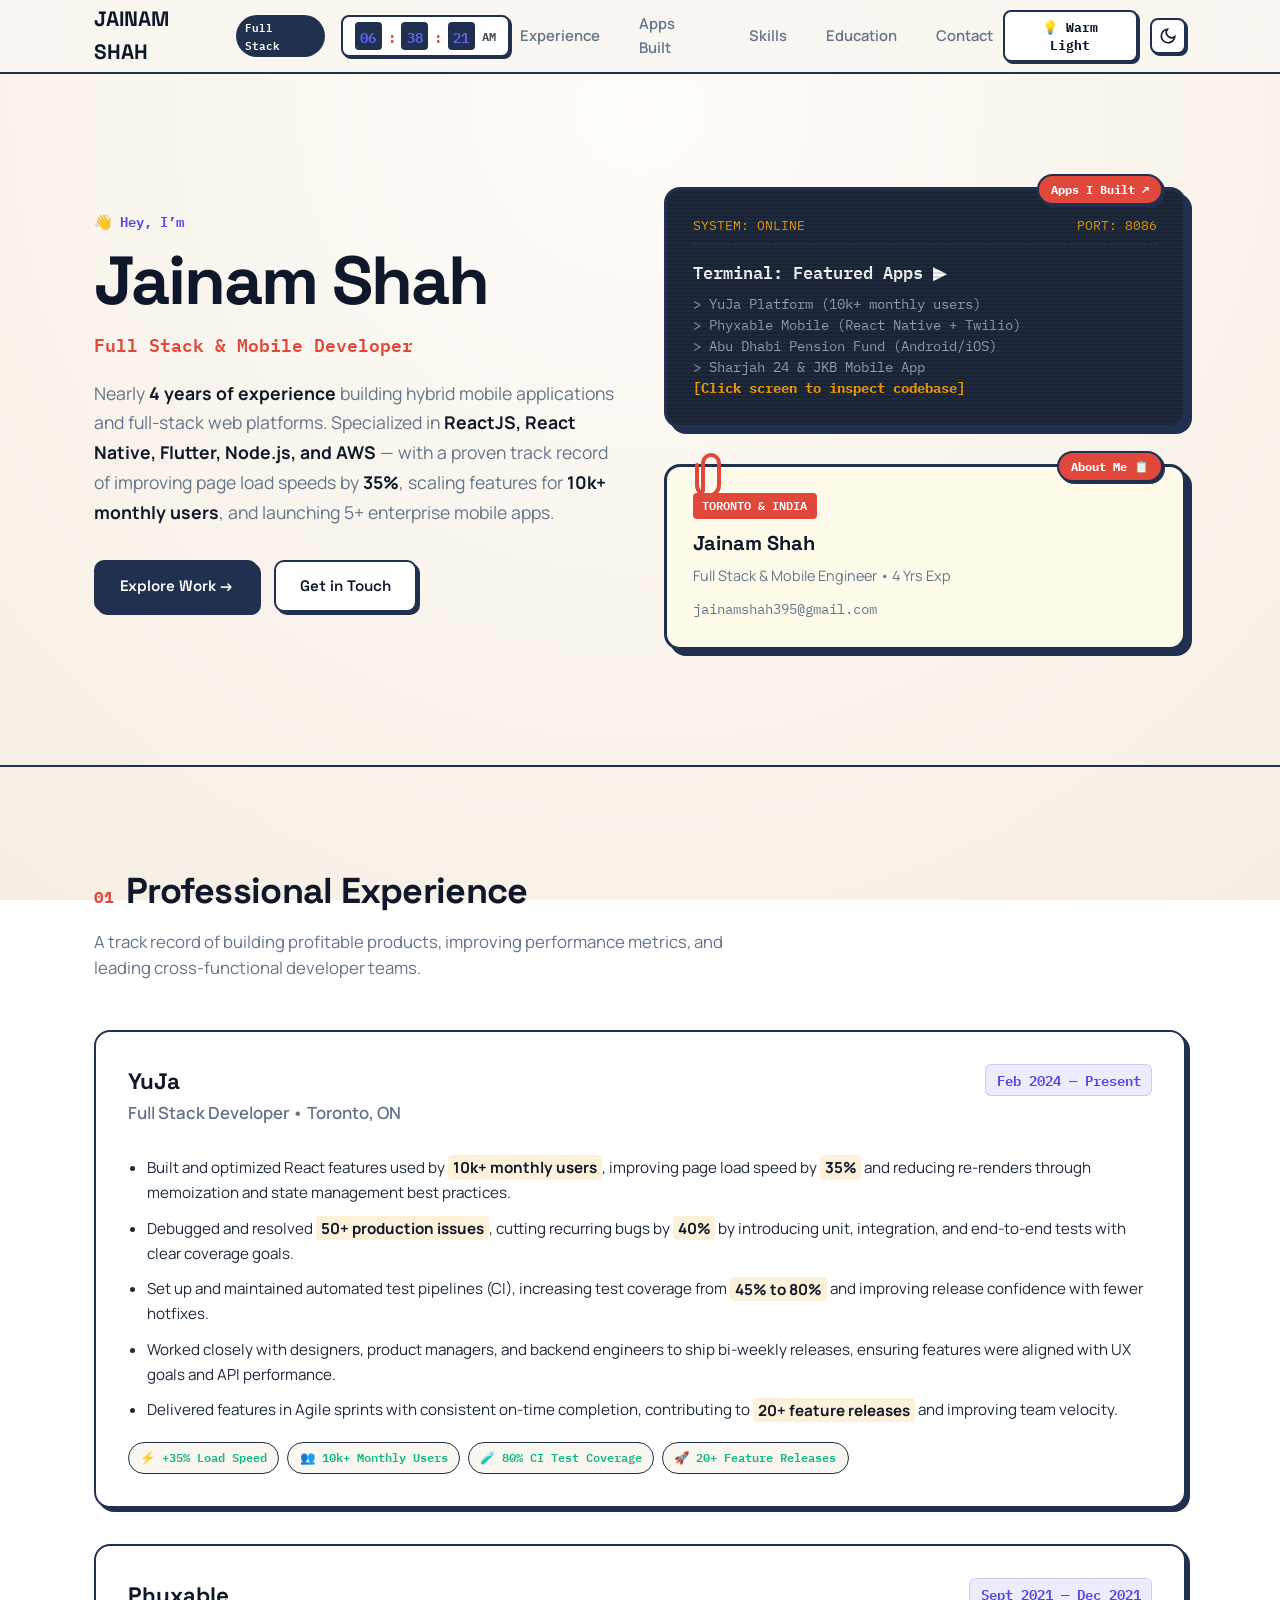
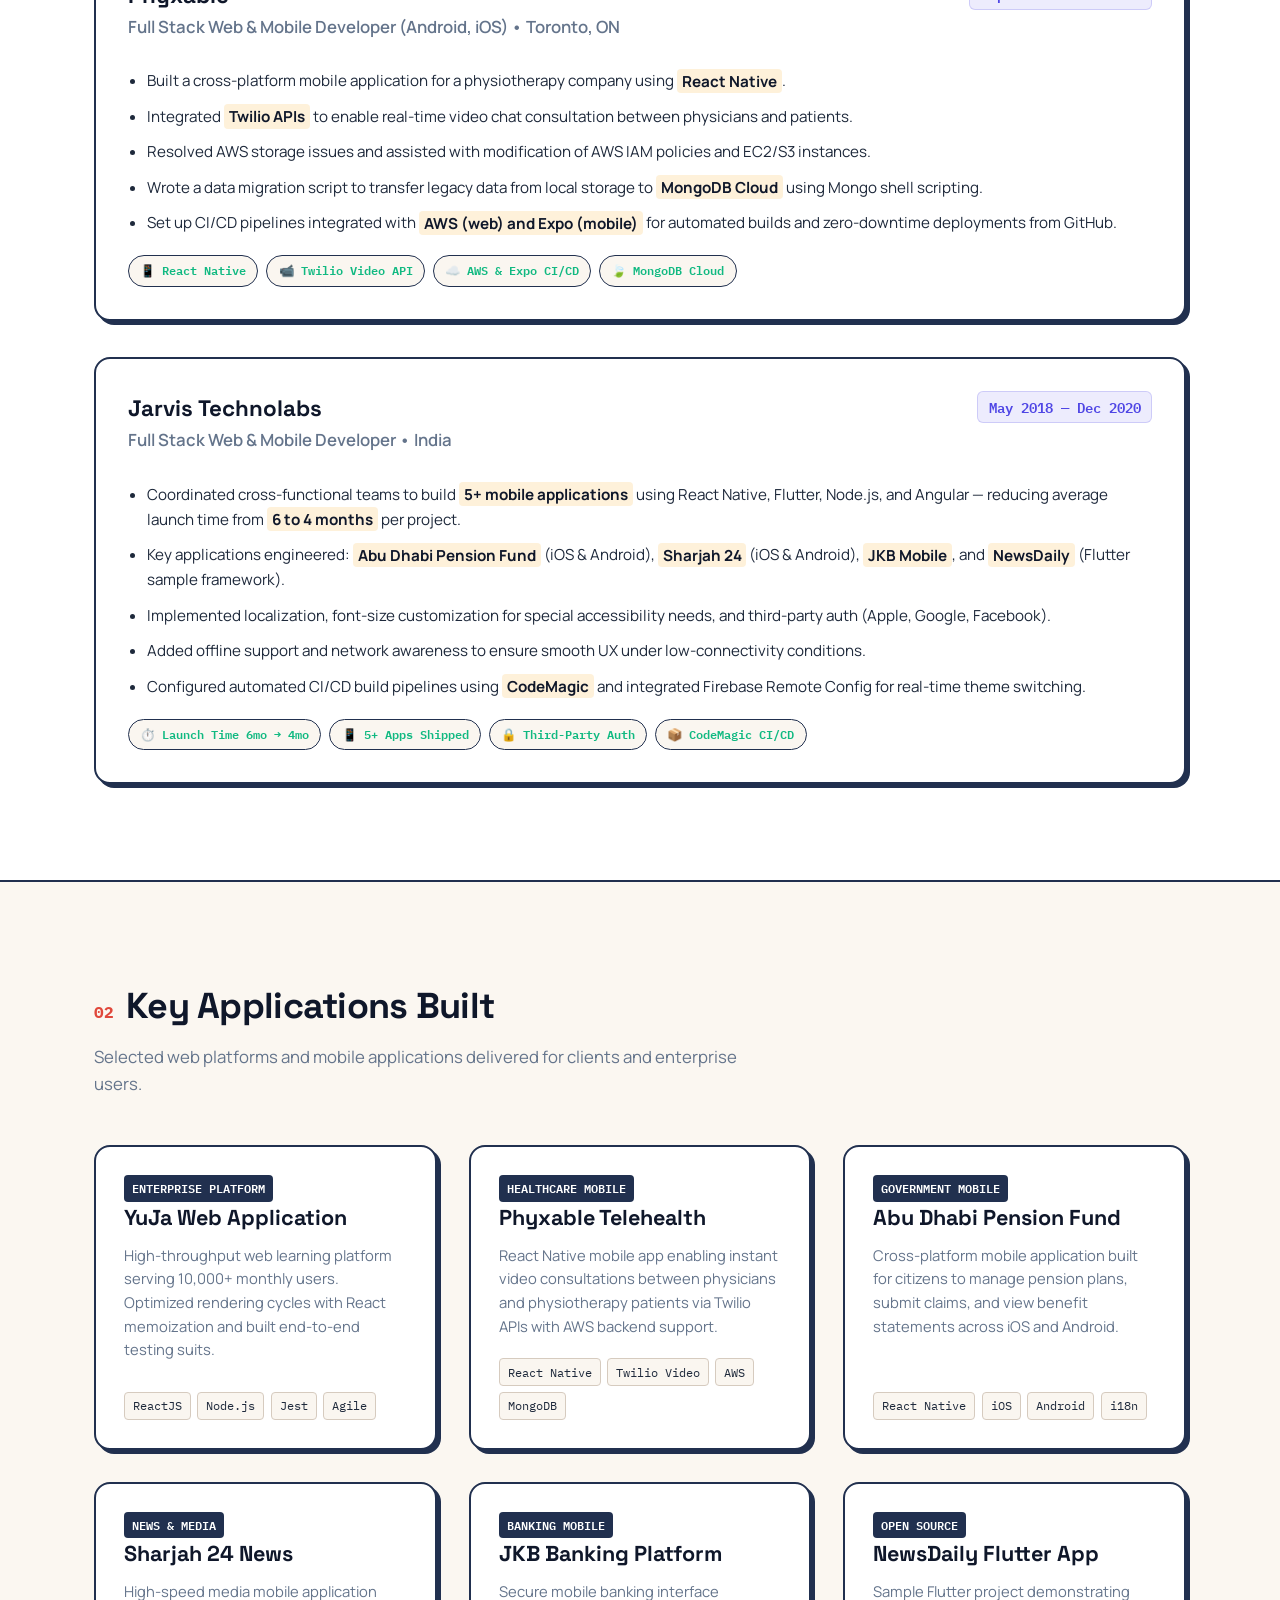
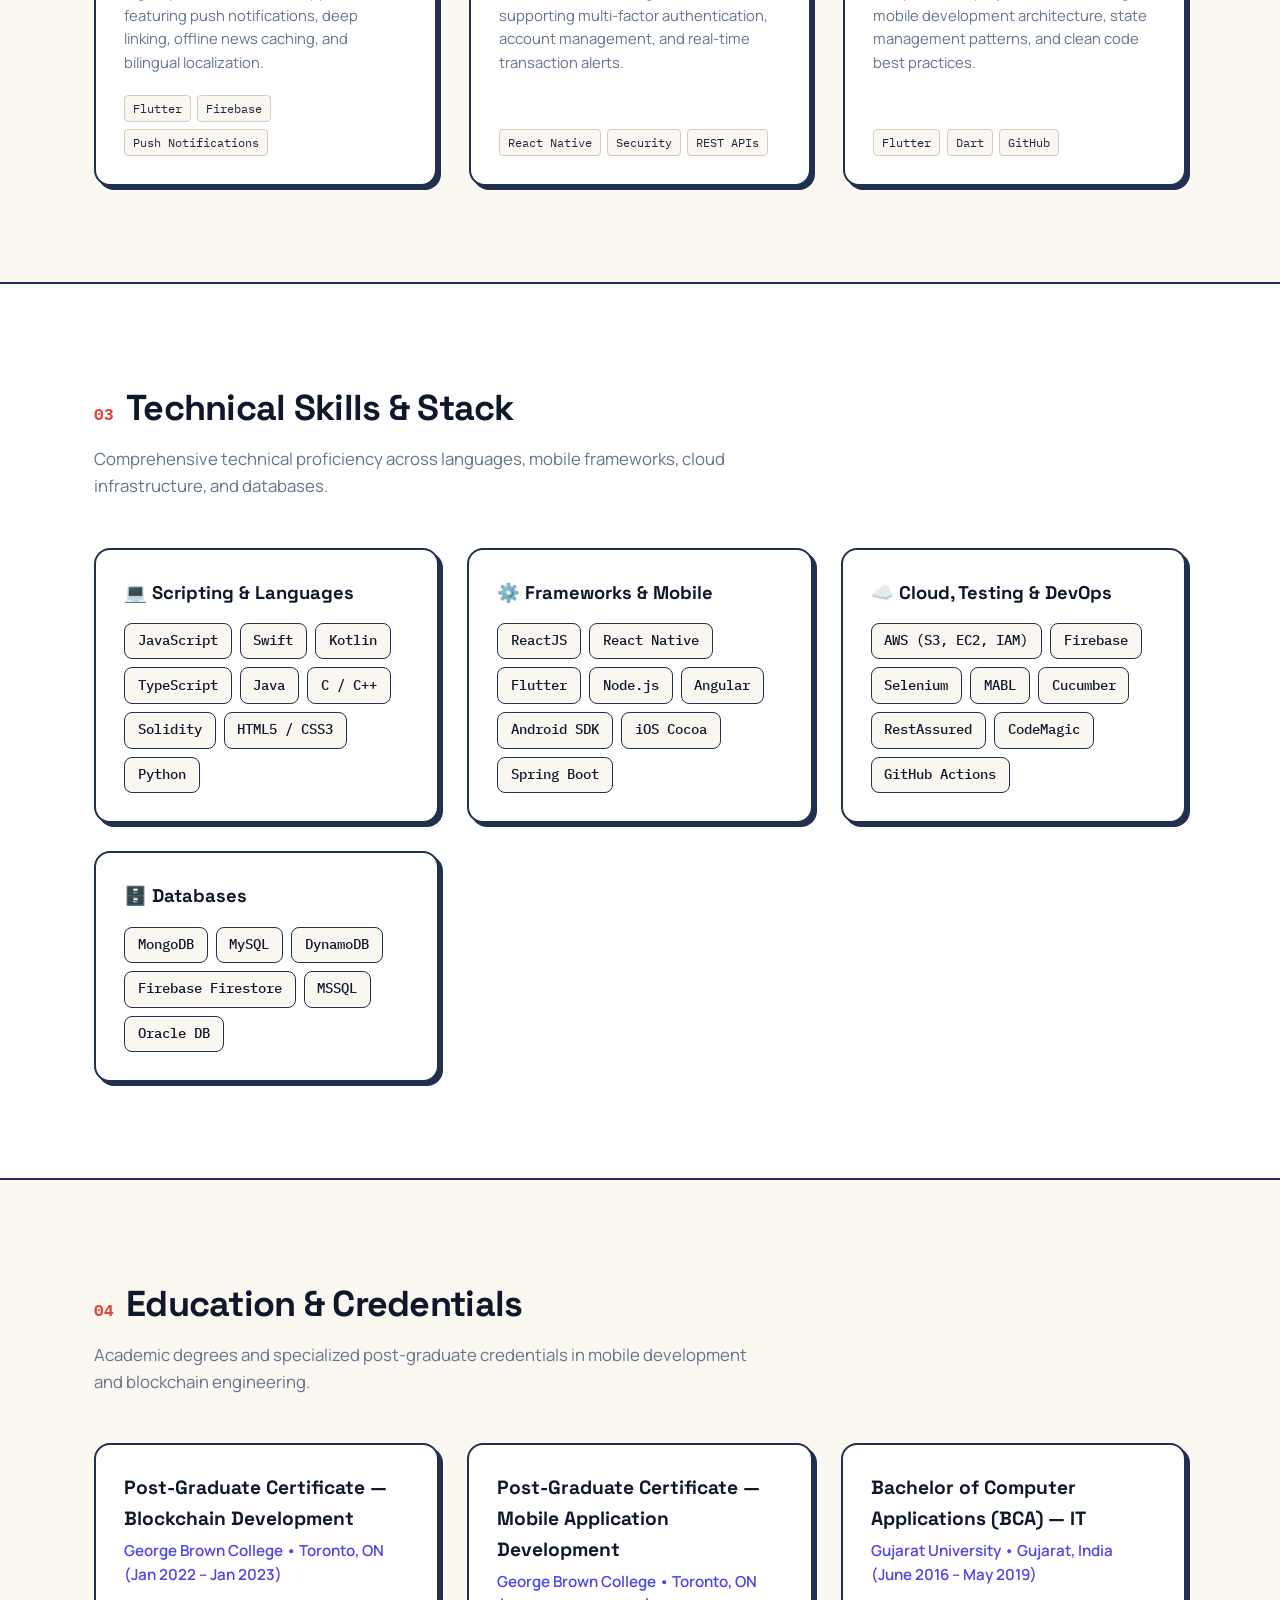
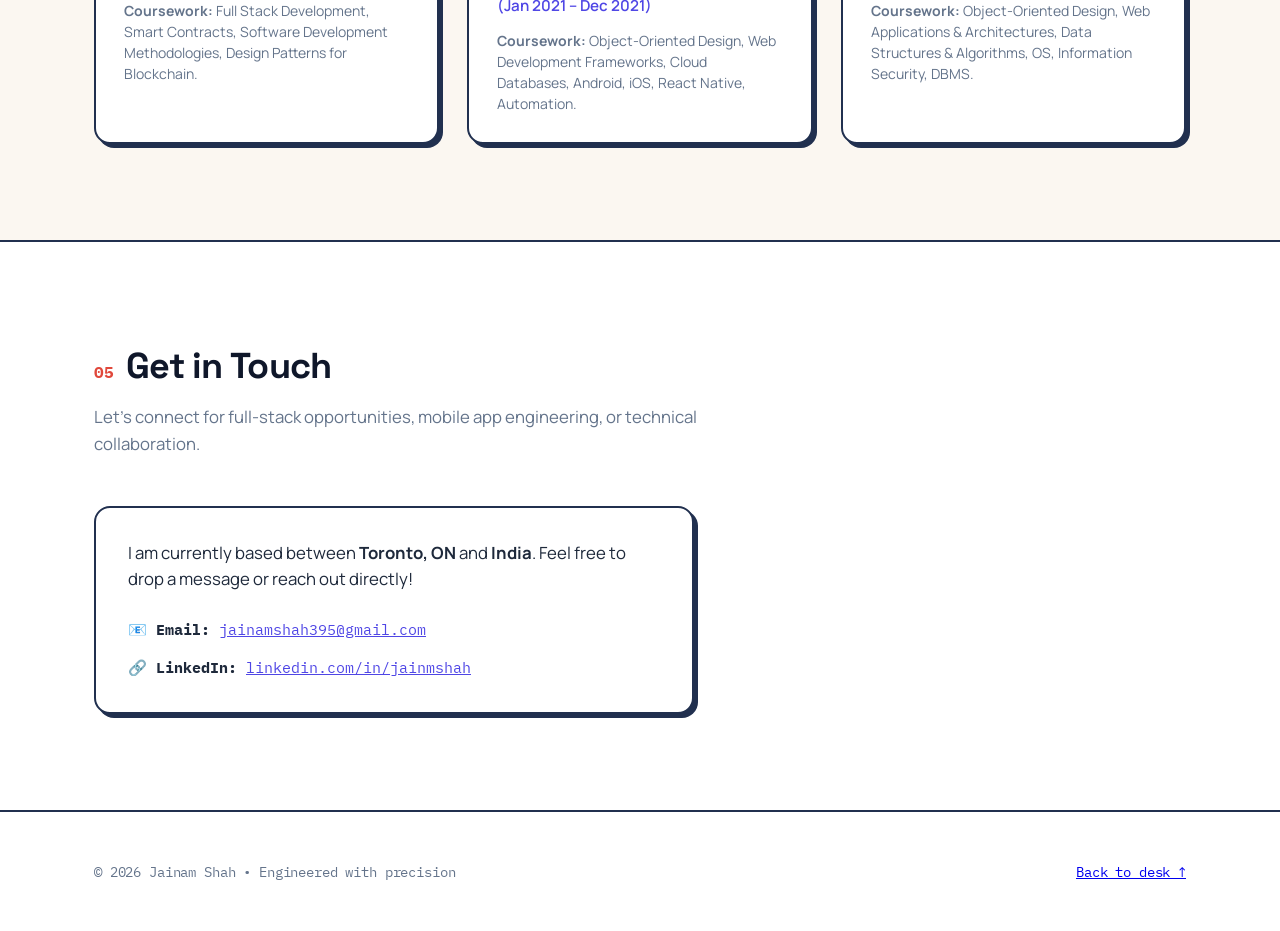
==== commit 52abb8e9: "Add security meta headers for clickjacking defense, MIME sniffing prevention, and strict referrer pr" ====
--- a/index.html
+++ b/index.html
@@ -5,6 +5,11 @@
   <meta name="viewport" content="width=device-width, initial-scale=1.0" />
   <title>Jainam Shah | Full Stack &amp; Mobile Developer</title>
   <meta name="description" content="Portfolio of Jainam Shah — Full Stack & Hybrid Mobile Developer with 4 years of experience building scalable products with ReactJS, React Native, Flutter, Node.js & AWS." />
+  
+  <!-- Security Headers & Privacy Protection -->
+  <meta name="referrer" content="strict-origin-when-cross-origin" />
+  <meta http-equiv="X-Content-Type-Options" content="nosniff" />
+  <meta http-equiv="X-Frame-Options" content="DENY" />
   
   <!-- Inline SVG Favicon -->
   <link rel="icon" href="data:image/svg+xml,%3Csvg xmlns='http://www.w3.org/2000/svg' viewBox='0 0 64 64'%3E%3Crect width='64' height='64' rx='14' fill='%234f46e5'/%3E%3Ctext x='32' y='43' font-family='Space Grotesk,sans-serif' font-size='28' font-weight='700' fill='%23fff' text-anchor='middle'%3EJS%3C/text%3E%3C/svg%3E" />
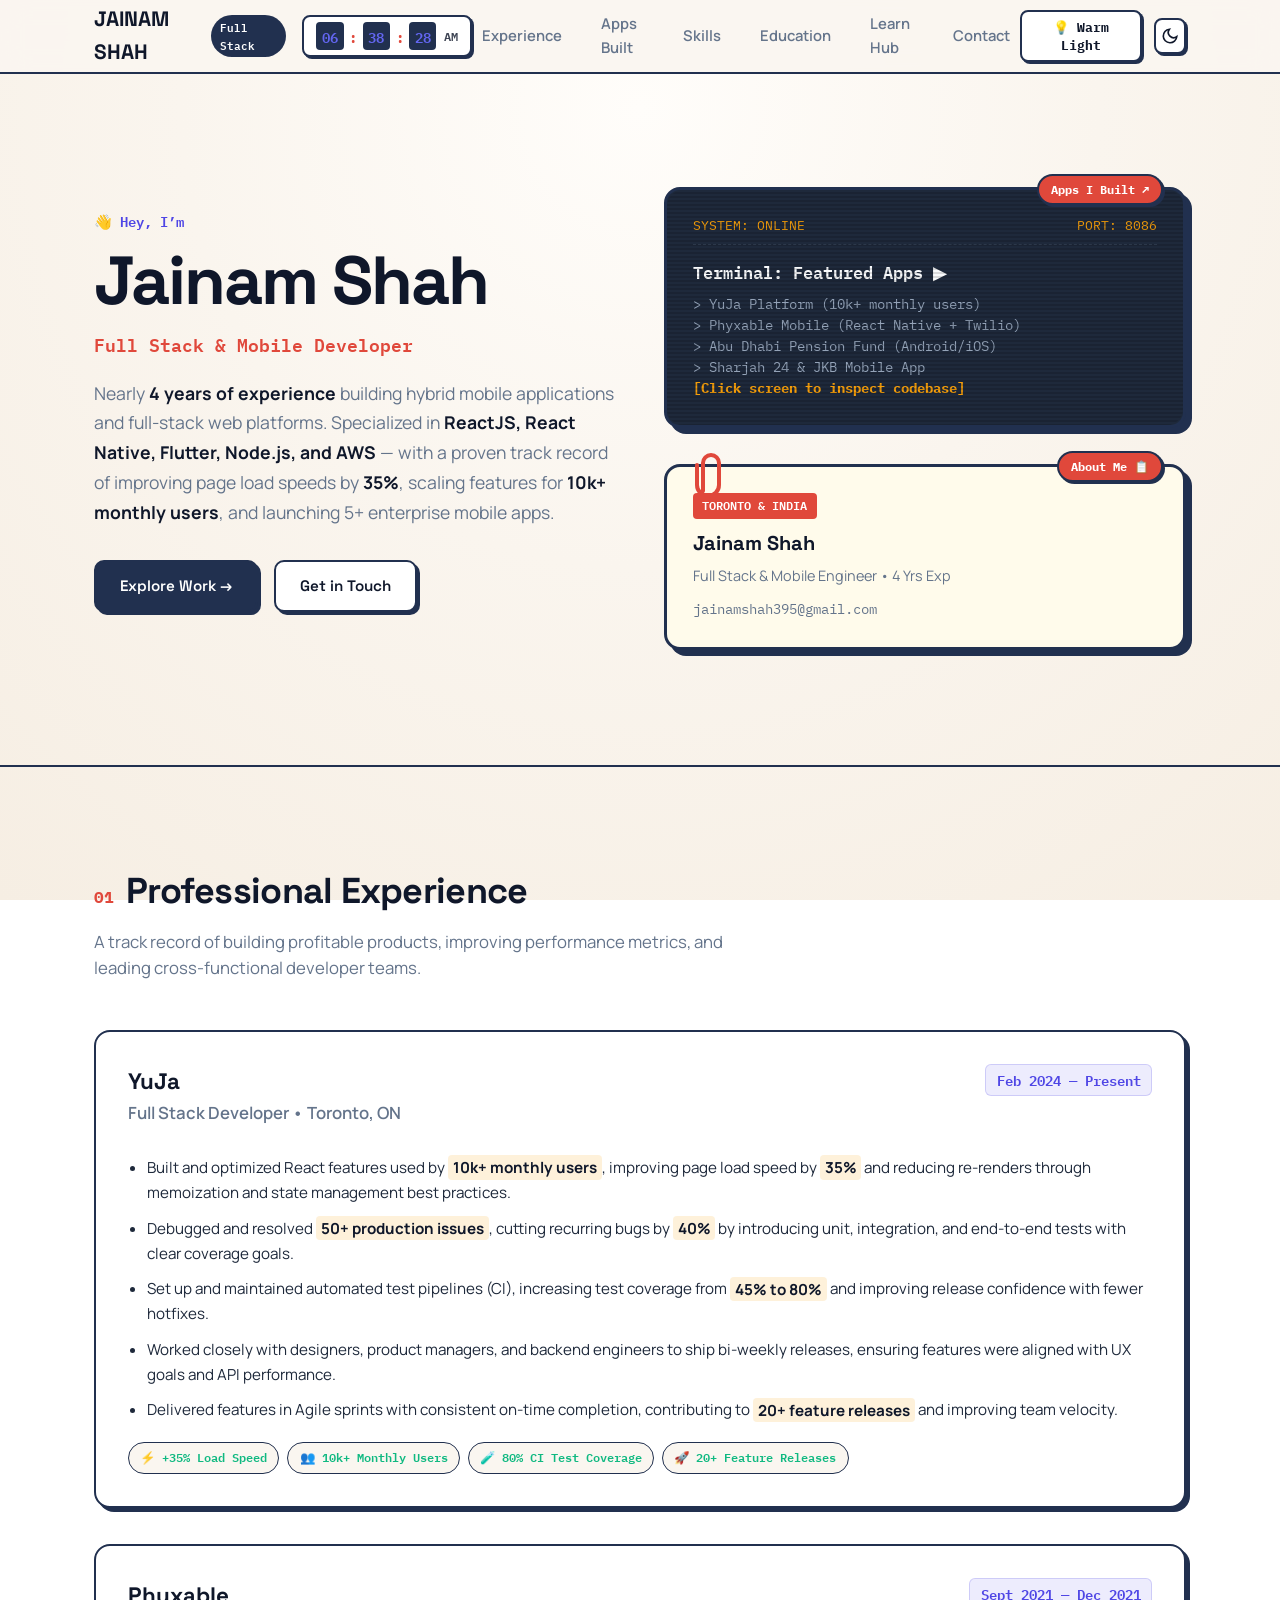
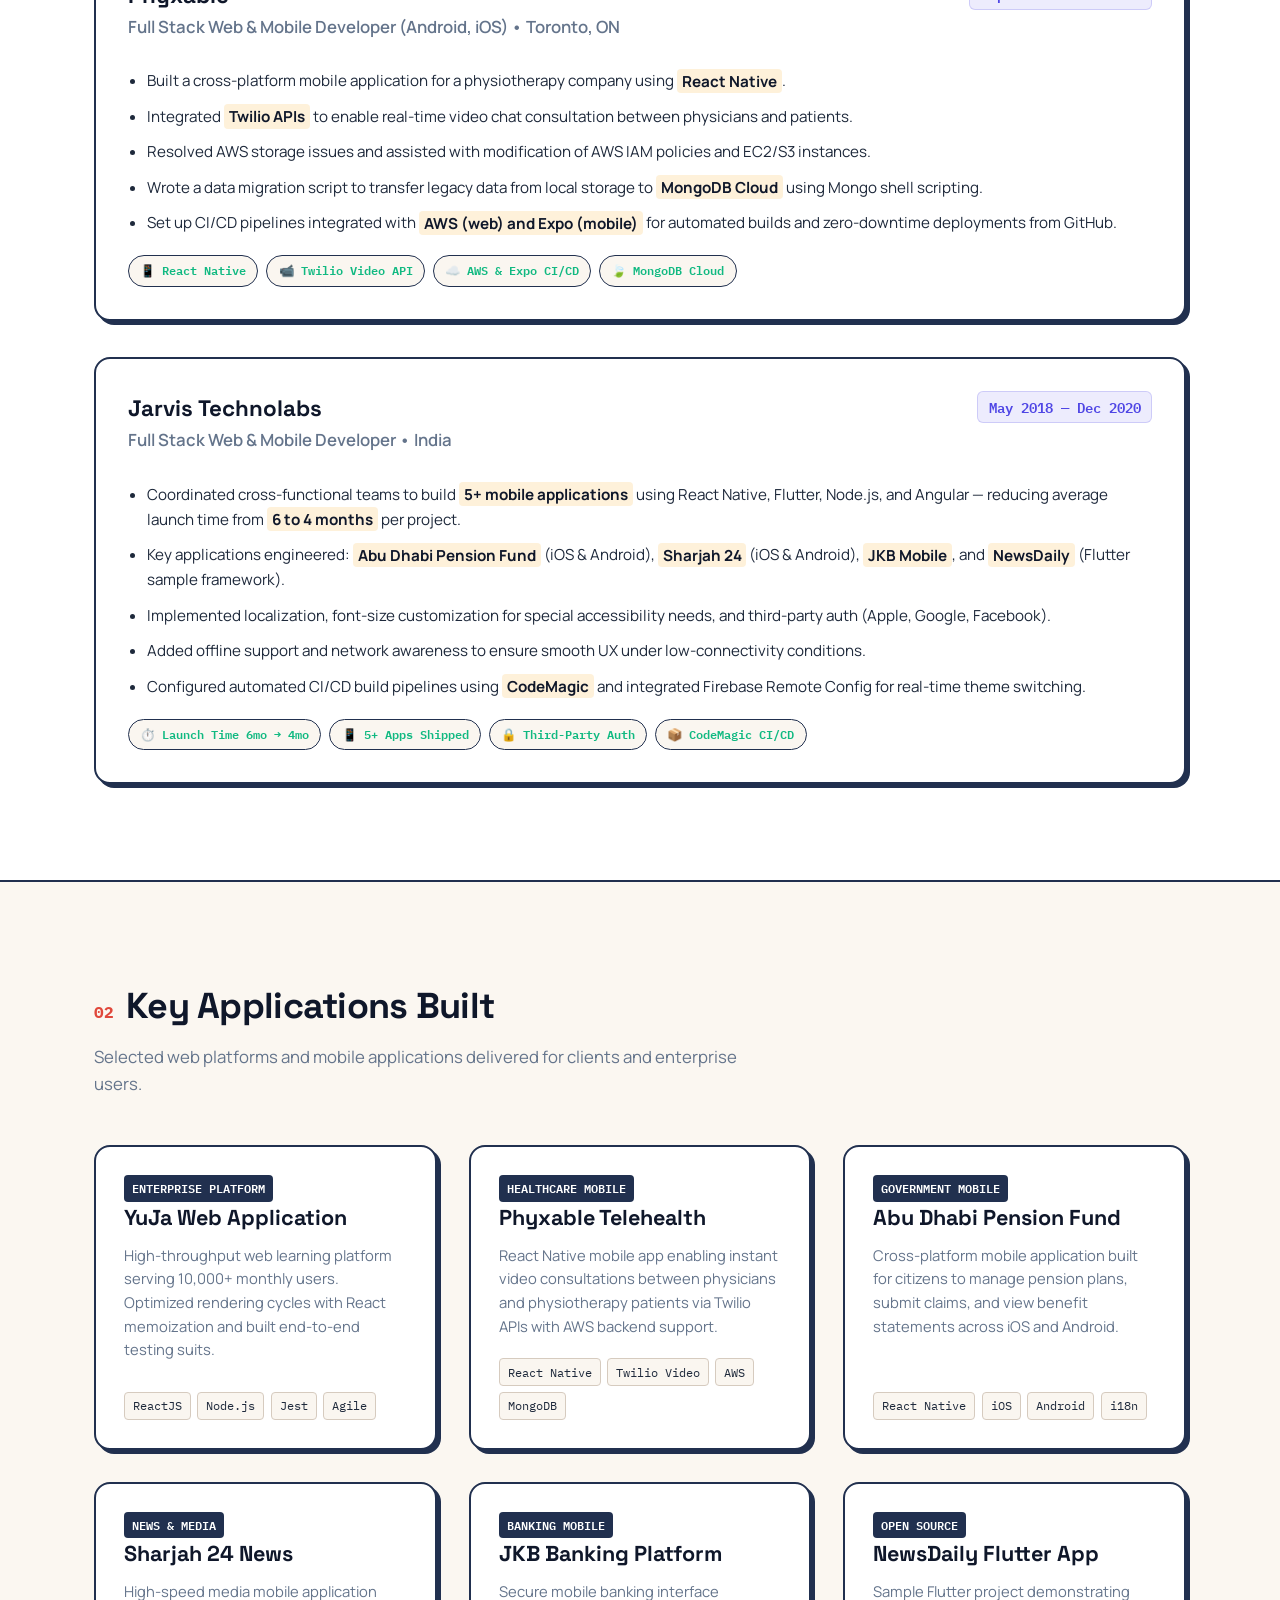
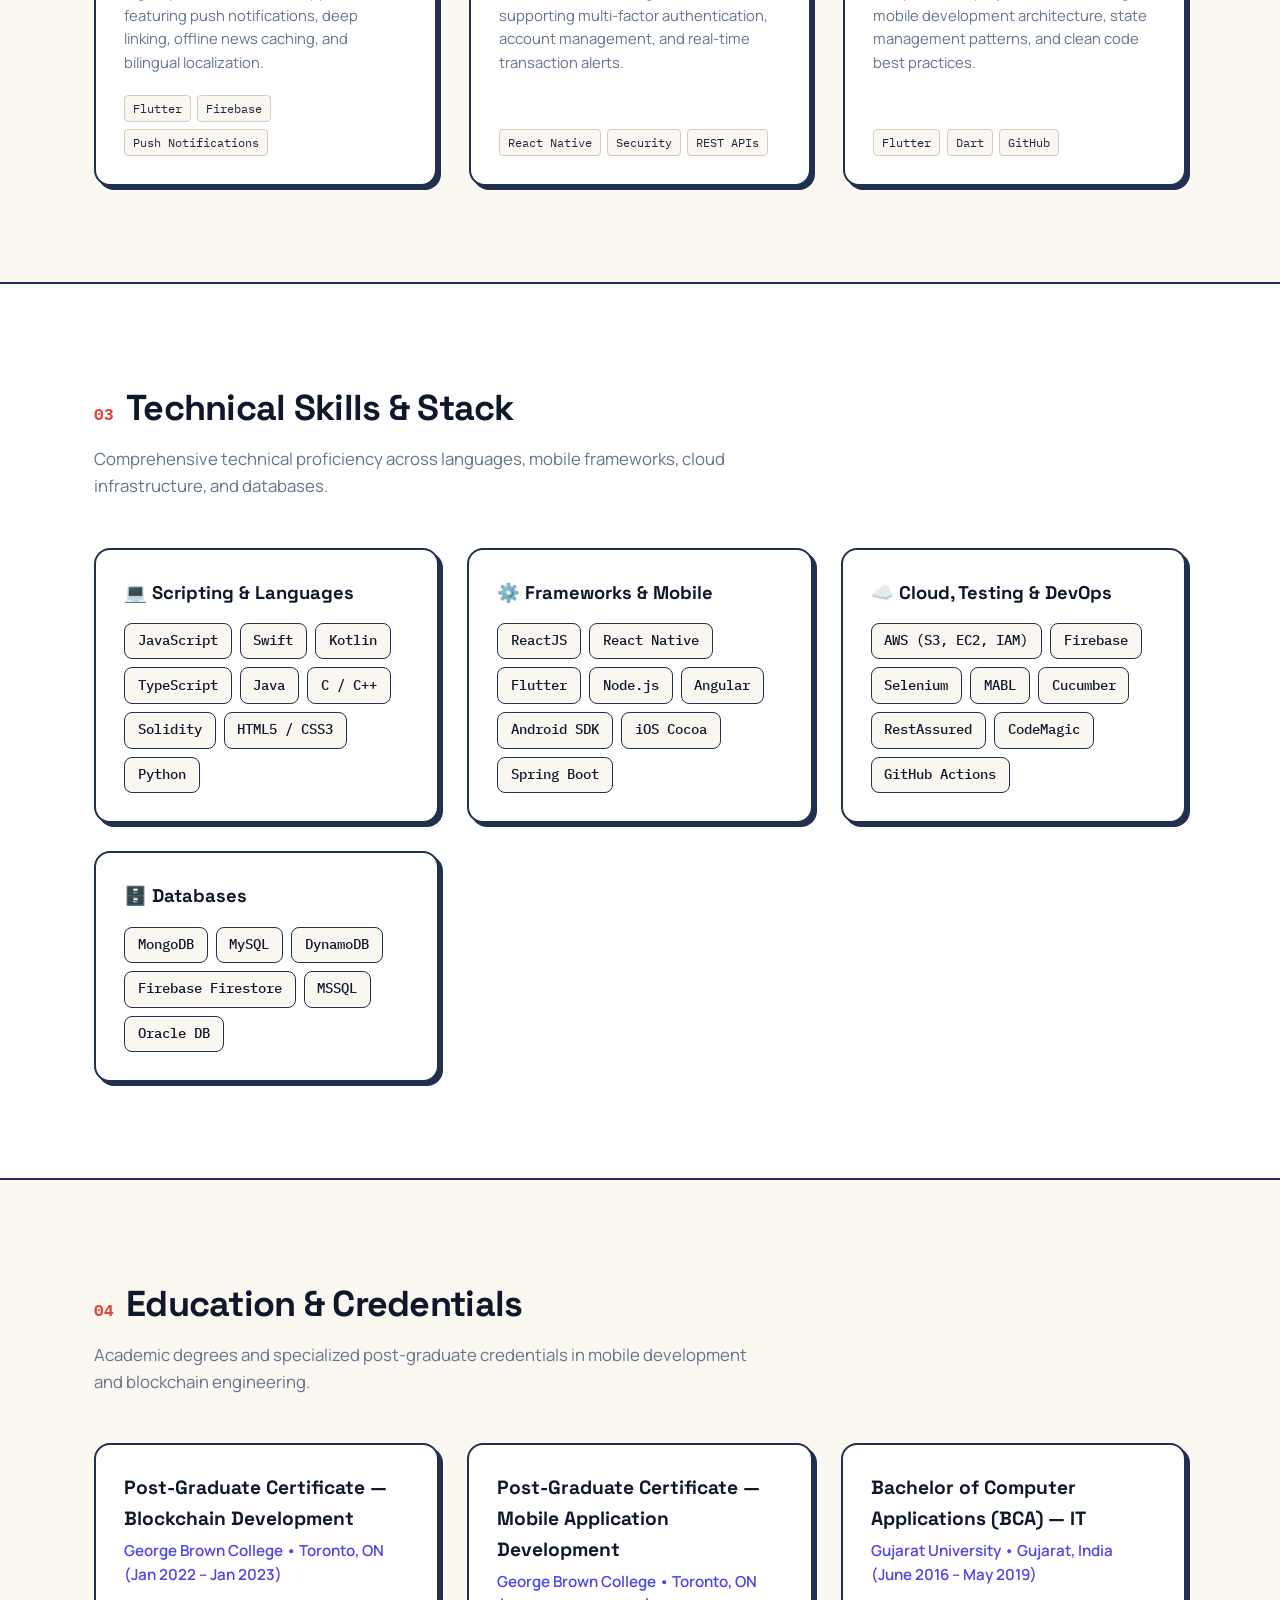
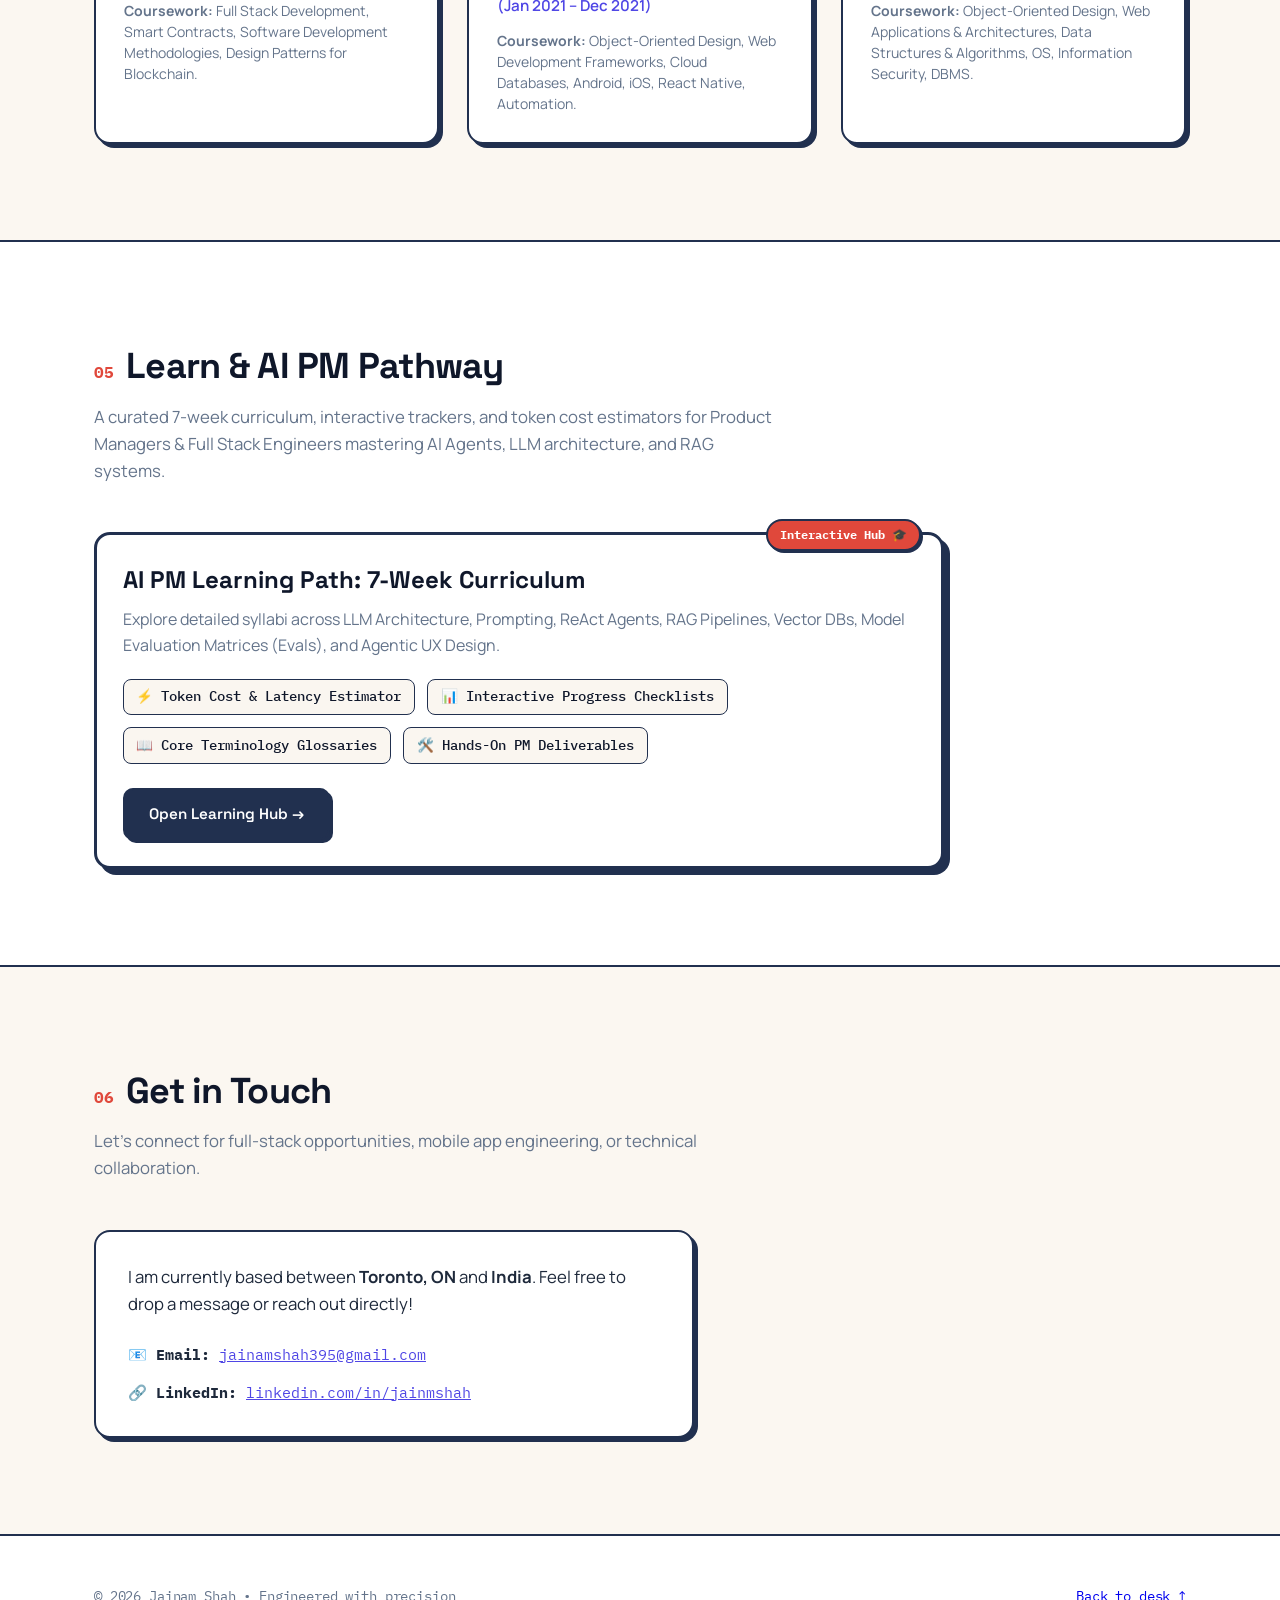
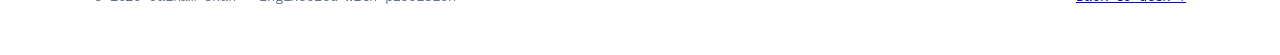
==== commit 23f26b70: "Add open Learn section and Learn Hub page with AI PM curriculum, trackers, and estimators aligned wi" ====
--- a/index.html
+++ b/index.html
@@ -48,6 +48,7 @@
         <a href="#apps">Apps Built</a>
         <a href="#skills">Skills</a>
         <a href="#education">Education</a>
+        <a href="learn.html">Learn Hub</a>
         <a href="#contact">Contact</a>
       </nav>
 
@@ -441,11 +442,39 @@
     </div>
   </section>
 
-  <!-- 05 Contact Section -->
-  <section class="section" id="contact">
+  <!-- 05 Learn Section -->
+  <section class="section" id="learn">
     <div class="container">
       <div class="section-head">
         <span class="section-index">05</span>
+        <h2 class="section-title">Learn &amp; AI PM Pathway</h2>
+      </div>
+      <p class="section-subtitle">A curated 7-week curriculum, interactive trackers, and token cost estimators for Product Managers &amp; Full Stack Engineers mastering AI Agents, LLM architecture, and RAG systems.</p>
+
+      <div class="paperclip-card" style="max-width:850px; cursor:default; background:var(--surface-paper);">
+        <span class="tab-bubble" style="top:-16px; right:20px; position:absolute;">Interactive Hub 🎓</span>
+        <h3 style="font-size:1.5rem; color:var(--ink); margin-bottom:0.5rem;">AI PM Learning Path: 7-Week Curriculum</h3>
+        <p style="color:var(--text-muted); font-size:1rem; margin-bottom:1.25rem;">
+          Explore detailed syllabi across LLM Architecture, Prompting, ReAct Agents, RAG Pipelines, Vector DBs, Model Evaluation Matrices (Evals), and Agentic UX Design.
+        </p>
+
+        <div style="display:flex; gap:0.75rem; flex-wrap:wrap; margin-bottom:1.5rem;">
+          <span class="skill-pill">⚡ Token Cost &amp; Latency Estimator</span>
+          <span class="skill-pill">📊 Interactive Progress Checklists</span>
+          <span class="skill-pill">📖 Core Terminology Glossaries</span>
+          <span class="skill-pill">🛠️ Hands-On PM Deliverables</span>
+        </div>
+
+        <a href="learn.html" class="desk-btn btn-solid" style="display:inline-flex;">Open Learning Hub &rarr;</a>
+      </div>
+    </div>
+  </section>
+
+  <!-- 06 Contact Section -->
+  <section class="section section-alt" id="contact">
+    <div class="container">
+      <div class="section-head">
+        <span class="section-index">06</span>
         <h2 class="section-title">Get in Touch</h2>
       </div>
       <p class="section-subtitle">Let's connect for full-stack opportunities, mobile app engineering, or technical collaboration.</p>
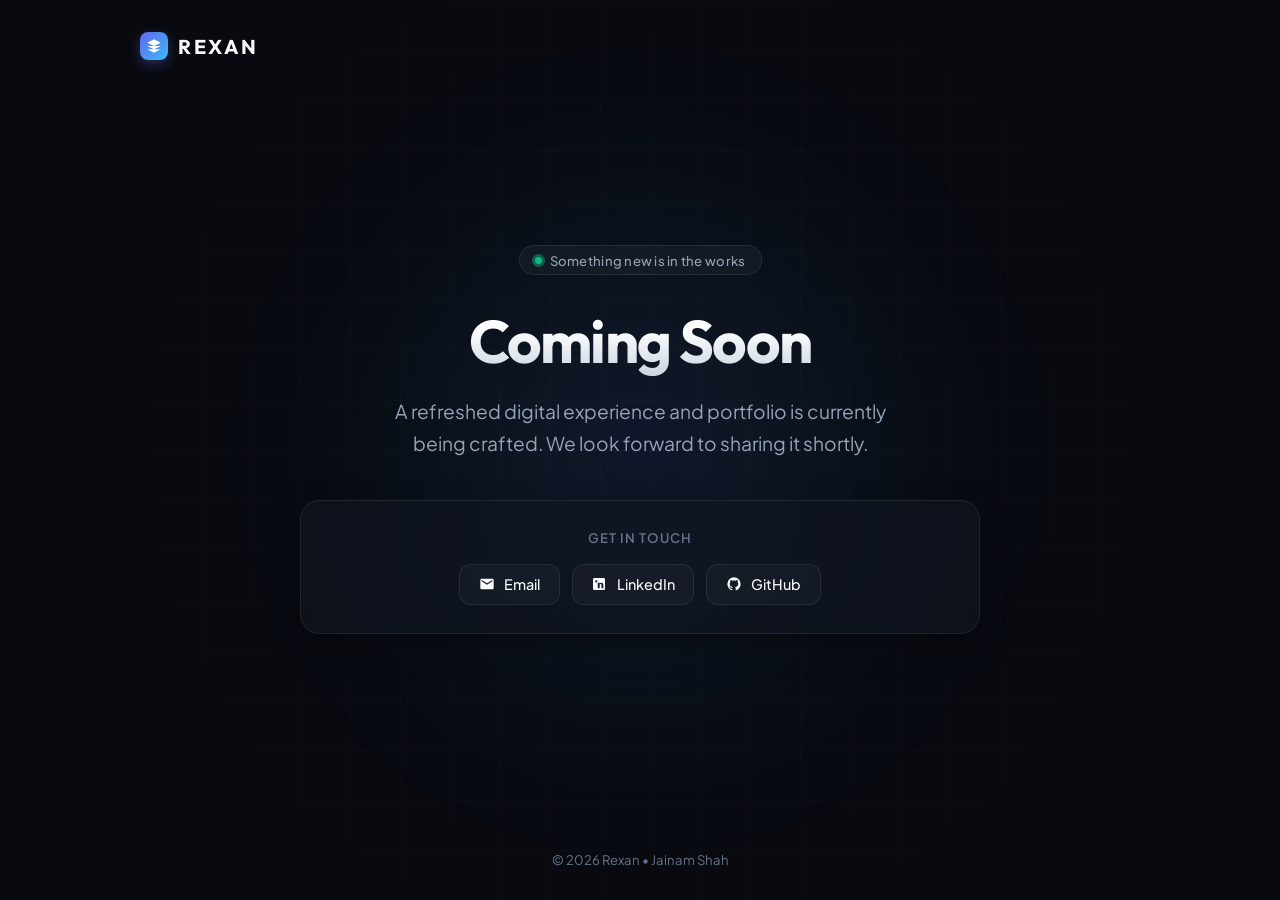
==== commit 3c296a3a: "Replace site with clean Coming Soon placeholder and redirect 404s" ====
--- a/index.html
+++ b/index.html
@@ -1,514 +1,394 @@
 <!DOCTYPE html>
 <html lang="en">
 <head>
-  <meta charset="UTF-8" />
-  <meta name="viewport" content="width=device-width, initial-scale=1.0" />
-  <title>Jainam Shah | Full Stack &amp; Mobile Developer</title>
-  <meta name="description" content="Portfolio of Jainam Shah — Full Stack & Hybrid Mobile Developer with 4 years of experience building scalable products with ReactJS, React Native, Flutter, Node.js & AWS." />
-  
-  <!-- Security Headers & Privacy Protection -->
-  <meta name="referrer" content="strict-origin-when-cross-origin" />
-  <meta http-equiv="X-Content-Type-Options" content="nosniff" />
-  <meta http-equiv="X-Frame-Options" content="DENY" />
-  
-  <!-- Inline SVG Favicon -->
-  <link rel="icon" href="data:image/svg+xml,%3Csvg xmlns='http://www.w3.org/2000/svg' viewBox='0 0 64 64'%3E%3Crect width='64' height='64' rx='14' fill='%234f46e5'/%3E%3Ctext x='32' y='43' font-family='Space Grotesk,sans-serif' font-size='28' font-weight='700' fill='%23fff' text-anchor='middle'%3EJS%3C/text%3E%3C/svg%3E" />
+  <meta charset="UTF-8">
+  <meta name="viewport" content="width=device-width, initial-scale=1.0">
+  <title>Rexan &mdash; Coming Soon</title>
+  <meta name="description" content="Something new is taking shape. A fresh digital experience by Jainam Shah is currently in the works.">
+  <meta name="robots" content="index, follow">
+
+  <!-- Favicon -->
+  <link rel="icon" href="data:image/svg+xml,<svg xmlns=%22http://www.w3.org/2000/svg%22 viewBox=%220 0 100 100%22><text y=%22.9em%22 font-size=%2290%22>✨</text></svg>">
 
   <!-- Google Fonts -->
-  <link rel="preconnect" href="https://fonts.googleapis.com" />
-  <link rel="preconnect" href="https://fonts.gstatic.com" crossorigin />
-  <link href="https://fonts.googleapis.com/css2?family=IBM+Plex+Mono:wght@400;500;600;700&family=Manrope:wght@400;500;600;700;800&family=Space+Grotesk:wght@500;600;700&display=swap" rel="stylesheet" />
-
-  <!-- Stylesheet -->
-  <link rel="stylesheet" href="css/style.css" />
+  <link rel="preconnect" href="https://fonts.googleapis.com">
+  <link rel="preconnect" href="https://fonts.gstatic.com" crossorigin>
+  <link href="https://fonts.googleapis.com/css2?family=Outfit:wght@400;500;600;700&family=Plus+Jakarta+Sans:wght@400;500;600&display=swap" rel="stylesheet">
+
+  <style>
+    :root {
+      --bg: #080a10;
+      --card-bg: rgba(18, 22, 34, 0.6);
+      --card-border: rgba(255, 255, 255, 0.08);
+      --card-border-hover: rgba(99, 102, 241, 0.35);
+      --text-main: #f8fafc;
+      --text-muted: #94a3b8;
+      --text-dim: #64748b;
+      --primary: #6366f1;
+      --primary-light: #818cf8;
+      --accent: #38bdf8;
+      --success: #10b981;
+    }
+
+    * {
+      box-sizing: border-box;
+      margin: 0;
+      padding: 0;
+    }
+
+    body {
+      min-height: 100vh;
+      background-color: var(--bg);
+      color: var(--text-main);
+      font-family: 'Plus Jakarta Sans', -apple-system, BlinkMacSystemFont, "Segoe UI", Roboto, sans-serif;
+      display: flex;
+      flex-direction: column;
+      justify-content: space-between;
+      align-items: center;
+      position: relative;
+      overflow-x: hidden;
+      padding: 2rem 1.5rem;
+      -webkit-font-smoothing: antialiased;
+      -moz-osx-font-smoothing: grayscale;
+    }
+
+    /* Ambient Background Effects */
+    .ambient-glow {
+      position: fixed;
+      top: 50%;
+      left: 50%;
+      transform: translate(-50%, -50%);
+      width: 650px;
+      height: 650px;
+      background: radial-gradient(circle, rgba(99, 102, 241, 0.14) 0%, rgba(56, 189, 248, 0.06) 45%, transparent 70%);
+      border-radius: 50%;
+      filter: blur(80px);
+      pointer-events: none;
+      z-index: 0;
+      animation: floatAura 12s ease-in-out infinite alternate;
+    }
+
+    .grid-overlay {
+      position: fixed;
+      inset: 0;
+      background-image: 
+        linear-gradient(rgba(255, 255, 255, 0.02) 1px, transparent 1px),
+        linear-gradient(90deg, rgba(255, 255, 255, 0.02) 1px, transparent 1px);
+      background-size: 50px 50px;
+      pointer-events: none;
+      z-index: 0;
+      mask-image: radial-gradient(circle at center, black 40%, transparent 85%);
+      -webkit-mask-image: radial-gradient(circle at center, black 40%, transparent 85%);
+    }
+
+    @keyframes floatAura {
+      0% {
+        transform: translate(-50%, -50%) scale(0.95);
+        opacity: 0.8;
+      }
+      100% {
+        transform: translate(-50%, -52%) scale(1.08);
+        opacity: 1;
+      }
+    }
+
+    /* Top Brand Nav */
+    header {
+      width: 100%;
+      max-width: 1000px;
+      display: flex;
+      justify-content: space-between;
+      align-items: center;
+      z-index: 10;
+    }
+
+    .brand {
+      display: flex;
+      align-items: center;
+      gap: 0.65rem;
+      text-decoration: none;
+      color: var(--text-main);
+      font-family: 'Outfit', sans-serif;
+      font-weight: 700;
+      font-size: 1.25rem;
+      letter-spacing: 0.12em;
+      text-transform: uppercase;
+    }
+
+    .brand-icon {
+      width: 28px;
+      height: 28px;
+      border-radius: 8px;
+      background: linear-gradient(135deg, var(--primary), var(--accent));
+      display: flex;
+      align-items: center;
+      justify-content: center;
+      box-shadow: 0 4px 12px rgba(99, 102, 241, 0.35);
+    }
+
+    .brand-icon svg {
+      width: 16px;
+      height: 16px;
+      fill: #ffffff;
+    }
+
+    /* Main Container */
+    main {
+      width: 100%;
+      max-width: 680px;
+      text-align: center;
+      z-index: 10;
+      margin: auto 0;
+      padding: 3rem 0;
+    }
+
+    /* Status Badge */
+    .status-badge {
+      display: inline-flex;
+      align-items: center;
+      gap: 0.5rem;
+      background: rgba(255, 255, 255, 0.04);
+      border: 1px solid rgba(255, 255, 255, 0.09);
+      padding: 0.35rem 0.95rem;
+      border-radius: 9999px;
+      font-size: 0.82rem;
+      font-weight: 500;
+      color: var(--text-muted);
+      letter-spacing: 0.02em;
+      margin-bottom: 2rem;
+      backdrop-filter: blur(12px);
+      -webkit-backdrop-filter: blur(12px);
+      transition: border-color 0.3s ease;
+    }
+
+    .status-badge:hover {
+      border-color: rgba(255, 255, 255, 0.2);
+    }
+
+    .status-dot {
+      width: 7px;
+      height: 7px;
+      border-radius: 50%;
+      background-color: var(--success);
+      position: relative;
+    }
+
+    .status-dot::after {
+      content: '';
+      position: absolute;
+      inset: -3px;
+      border-radius: 50%;
+      background-color: var(--success);
+      opacity: 0.45;
+      animation: pulse 2s infinite ease-out;
+    }
+
+    @keyframes pulse {
+      0% {
+        transform: scale(0.9);
+        opacity: 0.7;
+      }
+      70% {
+        transform: scale(2.2);
+        opacity: 0;
+      }
+      100% {
+        transform: scale(0.9);
+        opacity: 0;
+      }
+    }
+
+    /* Typography */
+    h1 {
+      font-family: 'Outfit', sans-serif;
+      font-size: clamp(2.4rem, 6vw, 3.75rem);
+      font-weight: 700;
+      line-height: 1.15;
+      letter-spacing: -0.03em;
+      margin-bottom: 1.25rem;
+      background: linear-gradient(180deg, #ffffff 30%, #cbd5e1 100%);
+      -webkit-background-clip: text;
+      -webkit-text-fill-color: transparent;
+    }
+
+    p.tagline {
+      font-size: clamp(1.05rem, 2.5vw, 1.2rem);
+      color: var(--text-muted);
+      line-height: 1.65;
+      max-width: 540px;
+      margin: 0 auto 2.5rem;
+      font-weight: 400;
+    }
+
+    /* Interactive Connect Section */
+    .links-card {
+      background: var(--card-bg);
+      border: 1px solid var(--card-border);
+      backdrop-filter: blur(20px);
+      -webkit-backdrop-filter: blur(20px);
+      border-radius: 20px;
+      padding: 1.75rem 2rem;
+      box-shadow: 0 12px 36px -8px rgba(0, 0, 0, 0.5);
+      transition: border-color 0.3s ease, transform 0.3s ease;
+    }
+
+    .links-card:hover {
+      border-color: var(--card-border-hover);
+    }
+
+    .links-label {
+      font-size: 0.82rem;
+      font-weight: 600;
+      text-transform: uppercase;
+      letter-spacing: 0.08em;
+      color: var(--text-dim);
+      margin-bottom: 1.15rem;
+    }
+
+    .connect-grid {
+      display: flex;
+      justify-content: center;
+      gap: 0.75rem;
+      flex-wrap: wrap;
+    }
+
+    .btn-connect {
+      display: inline-flex;
+      align-items: center;
+      gap: 0.6rem;
+      background: rgba(255, 255, 255, 0.03);
+      border: 1px solid rgba(255, 255, 255, 0.08);
+      color: var(--text-main);
+      text-decoration: none;
+      padding: 0.65rem 1.15rem;
+      border-radius: 12px;
+      font-size: 0.9rem;
+      font-weight: 500;
+      transition: all 0.25s cubic-bezier(0.16, 1, 0.3, 1);
+    }
+
+    .btn-connect svg {
+      width: 16px;
+      height: 16px;
+      fill: currentColor;
+      transition: transform 0.25s ease;
+    }
+
+    .btn-connect:hover {
+      background: rgba(255, 255, 255, 0.08);
+      border-color: rgba(255, 255, 255, 0.25);
+      color: #ffffff;
+      transform: translateY(-2px);
+      box-shadow: 0 8px 20px rgba(0, 0, 0, 0.3);
+    }
+
+    .btn-connect:hover svg {
+      transform: scale(1.1);
+    }
+
+    /* Footer */
+    footer {
+      width: 100%;
+      max-width: 1000px;
+      text-align: center;
+      z-index: 10;
+      padding-top: 2rem;
+    }
+
+    footer p {
+      font-size: 0.82rem;
+      color: var(--text-dim);
+    }
+
+    footer a {
+      color: var(--text-muted);
+      text-decoration: none;
+      transition: color 0.2s ease;
+    }
+
+    footer a:hover {
+      color: var(--text-main);
+    }
+
+    @media (max-width: 540px) {
+      .connect-grid {
+        flex-direction: column;
+      }
+      .btn-connect {
+        justify-content: center;
+        width: 100%;
+      }
+      .links-card {
+        padding: 1.5rem 1.25rem;
+      }
+    }
+  </style>
 </head>
 <body>
 
-  <!-- Site Header -->
-  <header class="site-header">
-    <div class="container header-inner">
-      <div class="brand-group">
-        <a href="#" class="brand-logo">
-          JAINAM SHAH <span class="brand-badge">Full Stack</span>
+  <div class="ambient-glow" aria-hidden="true"></div>
+  <div class="grid-overlay" aria-hidden="true"></div>
+
+  <!-- Top Brand Navigation -->
+  <header>
+    <a href="/" class="brand">
+      <div class="brand-icon">
+        <svg viewBox="0 0 24 24">
+          <path d="M12 2L2 7l10 5 10-5-10-5zM2 17l10 5 10-5M2 12l10 5 10-5"/>
+        </svg>
+      </div>
+      <span>Rexan</span>
+    </a>
+  </header>
+
+  <!-- Main Hero Content -->
+  <main>
+    <div class="status-badge">
+      <span class="status-dot"></span>
+      <span>Something new is in the works</span>
+    </div>
+
+    <h1>Coming Soon</h1>
+
+    <p class="tagline">
+      A refreshed digital experience and portfolio is currently being crafted. We look forward to sharing it shortly.
+    </p>
+
+    <!-- Connect / Touchpoints Card -->
+    <div class="links-card">
+      <div class="links-label">Get In Touch</div>
+      <div class="connect-grid">
+        <!-- Email -->
+        <a href="mailto:jainamshah395@gmail.com" class="btn-connect" title="Send an Email">
+          <svg viewBox="0 0 24 24">
+            <path d="M20 4H4c-1.1 0-1.99.9-1.99 2L2 18c0 1.1.9 2 2 2h16c1.1 0 2-.9 2-2V6c0-1.1-.9-2-2-2zm0 4l-8 5-8-5V6l8 5 8-5v2z"/>
+          </svg>
+          <span>Email</span>
         </a>
 
-        <!-- Retro Live Digital Clock -->
-        <button class="retro-timer" id="retroClock" title="Switch to 24h format" aria-label="Live retro clock">
-          <span class="rt-card">--</span>
-          <span class="rt-colon">:</span>
-          <span class="rt-card">--</span>
-          <span class="rt-colon">:</span>
-          <span class="rt-card">--</span>
-        </button>
-      </div>
-
-      <!-- Navigation Links -->
-      <nav class="main-nav">
-        <a href="#experience">Experience</a>
-        <a href="#apps">Apps Built</a>
-        <a href="#skills">Skills</a>
-        <a href="#education">Education</a>
-        <a href="learn.html">Learn Hub</a>
-        <a href="#contact">Contact</a>
-      </nav>
-
-      <!-- Right Header Actions (Lamp & Theme Switches) -->
-      <div class="header-actions">
-        <!-- Prominent Desk Ambient Light Toggle Button in Header -->
-        <button class="lamp-toggle-btn" id="lampHeaderSwitch" aria-label="Toggle ambient warm light">
-          💡 Warm Light
-        </button>
-
-        <!-- Theme Toggle Button -->
-        <button class="desk-theme-toggle" id="themeToggle" aria-label="Toggle dark desk mode" title="Toggle Dark Mode">
-          <svg width="18" height="18" viewBox="0 0 24 24" fill="none" stroke="currentColor" stroke-width="2.2" stroke-linecap="round"><path d="M21 12.79A9 9 0 1 1 11.21 3 7 7 0 0 0 21 12.79z"/></svg>
-        </button>
+        <!-- LinkedIn -->
+        <a href="https://linkedin.com/in/jainmshah" target="_blank" rel="noopener noreferrer" class="btn-connect" title="Connect on LinkedIn">
+          <svg viewBox="0 0 24 24">
+            <path d="M19 3a2 2 0 0 1 2 2v14a2 2 0 0 1-2 2H5a2 2 0 0 1-2-2V5a2 2 0 0 1 2-2h14m-.5 15.5v-5.3a3.26 3.26 0 0 0-3.26-3.26c-.85 0-1.84.52-2.28 1.3v-1.11h-2.79v8.37h2.79v-4.93c0-.77.62-1.4 1.39-1.4a1.4 1.4 0 0 1 1.4 1.4v4.93h2.75M6.46 10.9h2.8v8.37H6.46v-8.37M7.86 6.54a1.64 1.64 0 1 0 0 3.28 1.64 1.64 0 0 0 0-3.28z"/>
+          </svg>
+          <span>LinkedIn</span>
+        </a>
+
+        <!-- GitHub -->
+        <a href="https://github.com/naxer-12" target="_blank" rel="noopener noreferrer" class="btn-connect" title="GitHub Profile">
+          <svg viewBox="0 0 24 24">
+            <path d="M12 2A10 10 0 0 0 2 12c0 4.42 2.87 8.17 6.84 9.5.5.08.66-.23.66-.5v-1.69c-2.77.6-3.36-1.34-3.36-1.34-.46-1.16-1.11-1.47-1.11-1.47-.91-.62.07-.6.07-.6 1 .07 1.53 1.03 1.53 1.03.87 1.52 2.34 1.07 2.91.83.1-.65.35-1.09.63-1.34-2.22-.25-4.55-1.11-4.55-4.92 0-1.11.38-2 1.03-2.71-.1-.25-.45-1.29.1-2.64 0 0 .84-.27 2.75 1.02.79-.22 1.65-.33 2.5-.33.85 0 1.71.11 2.5.33 1.91-1.29 2.75-1.02 2.75-1.02.55 1.35.2 2.39.1 2.64.65.71 1.03 1.6 1.03 2.71 0 3.82-2.34 4.66-4.57 4.91.36.31.69.92.69 1.85V21c0 .27.16.59.67.5C19.14 20.16 22 16.42 22 12A10 10 0 0 0 12 2z"/>
+          </svg>
+          <span>GitHub</span>
+        </a>
       </div>
     </div>
-  </header>
-
-  <!-- Hero Section: The Developer Desk Canvas -->
-  <section class="hero-desk" id="hero">
-    <!-- Ambient Lamp Glow Overlay -->
-    <div class="lamp-ambient-glow"></div>
-
-    <div class="container">
-      <div class="desk-collage">
-
-        <!-- Left Hero Intro -->
-        <div class="hero-intro">
-          <p class="eyebrow"><span>👋</span> Hey, I’m</p>
-          <h1 class="hero-name">Jainam Shah</h1>
-          <p class="hero-title-tag">Full Stack &amp; Mobile Developer</p>
-          <p class="hero-bio">
-            Nearly <strong>4 years of experience</strong> building hybrid mobile applications and full-stack web platforms.
-            Specialized in <strong>ReactJS, React Native, Flutter, Node.js, and AWS</strong> &mdash; with a proven track record
-            of improving page load speeds by <strong>35%</strong>, scaling features for <strong>10k+ monthly users</strong>, and launching 5+ enterprise mobile apps.
-          </p>
-
-          <div class="hero-actions">
-            <a href="#experience" class="desk-btn btn-solid">Explore Work &rarr;</a>
-            <a href="#contact" class="desk-btn btn-paper">Get in Touch</a>
-          </div>
-        </div>
-
-        <!-- Right Interactive Desk Objects Canvas -->
-        <div class="desk-objects-canvas">
-          <!-- Light Cone Beam Graphic -->
-          <div class="lamp-light-beam"></div>
-
-          <!-- Retro CRT Terminal Monitor Object -->
-          <div class="desk-crt-monitor">
-            <span class="tab-bubble">Apps I Built ↗</span>
-            <div class="crt-scanlines"></div>
-            <div class="crt-head">
-              <span>SYSTEM: ONLINE</span>
-              <span>PORT: 8086</span>
-            </div>
-            <h3 class="crt-title">Terminal: Featured Apps ▶</h3>
-            <p class="crt-text">
-              > YuJa Platform (10k+ monthly users)<br>
-              > Phyxable Mobile (React Native + Twilio)<br>
-              > Abu Dhabi Pension Fund (Android/iOS)<br>
-              > Sharjah 24 &amp; JKB Mobile App<br>
-              <span style="color:var(--accent-amber); font-weight:bold;">[Click screen to inspect codebase]</span>
-            </p>
-          </div>
-
-          <!-- Paperclip Photo/Bio Card -->
-          <div class="paperclip-card">
-            <span class="tab-bubble">About Me 📋</span>
-            <!-- Paperclip SVG Illustration -->
-            <svg class="paperclip-svg" viewBox="0 0 32 48" fill="none" xmlns="http://www.w3.org/2000/svg">
-              <path d="M12 40V12C12 7.58172 15.5817 4 20 4C24.4183 4 28 7.58172 28 12V34C28 40.0751 23.0751 45 17 45C10.9249 45 6 40.0751 6 34V14" stroke="#e0483b" stroke-width="4" stroke-linecap="round"/>
-            </svg>
-
-            <span class="paperclip-badge">TORONTO &amp; INDIA</span>
-            <h3>Jainam Shah</h3>
-            <p>Full Stack &amp; Mobile Engineer &bull; 4 Yrs Exp</p>
-            <div style="margin-top:0.75rem; font-size:0.85rem; color:var(--text-muted); font-family:var(--font-mono);">
-              jainamshah395@gmail.com
-            </div>
-          </div>
-
-        </div>
-
-      </div>
-    </div>
-  </section>
-
-  <!-- 01 Experience Section -->
-  <section class="section" id="experience">
-    <div class="container">
-      <div class="section-head">
-        <span class="section-index">01</span>
-        <h2 class="section-title">Professional Experience</h2>
-      </div>
-      <p class="section-subtitle">A track record of building profitable products, improving performance metrics, and leading cross-functional developer teams.</p>
-
-      <div class="timeline">
-
-        <!-- Experience 1 -->
-        <article class="exp-card">
-          <div class="exp-head">
-            <div>
-              <h3 class="exp-company">YuJa</h3>
-              <p class="exp-role">Full Stack Developer &bull; Toronto, ON</p>
-            </div>
-            <span class="exp-date">Feb 2024 &mdash; Present</span>
-          </div>
-
-          <ul class="exp-bullets">
-            <li>Built and optimized React features used by <strong>10k+ monthly users</strong>, improving page load speed by <strong>35%</strong> and reducing re-renders through memoization and state management best practices.</li>
-            <li>Debugged and resolved <strong>50+ production issues</strong>, cutting recurring bugs by <strong>40%</strong> by introducing unit, integration, and end-to-end tests with clear coverage goals.</li>
-            <li>Set up and maintained automated test pipelines (CI), increasing test coverage from <strong>45% to 80%</strong> and improving release confidence with fewer hotfixes.</li>
-            <li>Worked closely with designers, product managers, and backend engineers to ship bi-weekly releases, ensuring features were aligned with UX goals and API performance.</li>
-            <li>Delivered features in Agile sprints with consistent on-time completion, contributing to <strong>20+ feature releases</strong> and improving team velocity.</li>
-          </ul>
-
-          <div class="metric-pills">
-            <span class="metric-pill">⚡ +35% Load Speed</span>
-            <span class="metric-pill">👥 10k+ Monthly Users</span>
-            <span class="metric-pill">🧪 80% CI Test Coverage</span>
-            <span class="metric-pill">🚀 20+ Feature Releases</span>
-          </div>
-        </article>
-
-        <!-- Experience 2 -->
-        <article class="exp-card">
-          <div class="exp-head">
-            <div>
-              <h3 class="exp-company">Phyxable</h3>
-              <p class="exp-role">Full Stack Web &amp; Mobile Developer (Android, iOS) &bull; Toronto, ON</p>
-            </div>
-            <span class="exp-date">Sept 2021 &mdash; Dec 2021</span>
-          </div>
-
-          <ul class="exp-bullets">
-            <li>Built a cross-platform mobile application for a physiotherapy company using <strong>React Native</strong>.</li>
-            <li>Integrated <strong>Twilio APIs</strong> to enable real-time video chat consultation between physicians and patients.</li>
-            <li>Resolved AWS storage issues and assisted with modification of AWS IAM policies and EC2/S3 instances.</li>
-            <li>Wrote a data migration script to transfer legacy data from local storage to <strong>MongoDB Cloud</strong> using Mongo shell scripting.</li>
-            <li>Set up CI/CD pipelines integrated with <strong>AWS (web) and Expo (mobile)</strong> for automated builds and zero-downtime deployments from GitHub.</li>
-          </ul>
-
-          <div class="metric-pills">
-            <span class="metric-pill">📱 React Native</span>
-            <span class="metric-pill">📹 Twilio Video API</span>
-            <span class="metric-pill">☁️ AWS &amp; Expo CI/CD</span>
-            <span class="metric-pill">🍃 MongoDB Cloud</span>
-          </div>
-        </article>
-
-        <!-- Experience 3 -->
-        <article class="exp-card">
-          <div class="exp-head">
-            <div>
-              <h3 class="exp-company">Jarvis Technolabs</h3>
-              <p class="exp-role">Full Stack Web &amp; Mobile Developer &bull; India</p>
-            </div>
-            <span class="exp-date">May 2018 &mdash; Dec 2020</span>
-          </div>
-
-          <ul class="exp-bullets">
-            <li>Coordinated cross-functional teams to build <strong>5+ mobile applications</strong> using React Native, Flutter, Node.js, and Angular &mdash; reducing average launch time from <strong>6 to 4 months</strong> per project.</li>
-            <li>Key applications engineered: <strong>Abu Dhabi Pension Fund</strong> (iOS &amp; Android), <strong>Sharjah 24</strong> (iOS &amp; Android), <strong>JKB Mobile</strong>, and <strong>NewsDaily</strong> (Flutter sample framework).</li>
-            <li>Implemented localization, font-size customization for special accessibility needs, and third-party auth (Apple, Google, Facebook).</li>
-            <li>Added offline support and network awareness to ensure smooth UX under low-connectivity conditions.</li>
-            <li>Configured automated CI/CD build pipelines using <strong>CodeMagic</strong> and integrated Firebase Remote Config for real-time theme switching.</li>
-          </ul>
-
-          <div class="metric-pills">
-            <span class="metric-pill">⏱️ Launch Time 6mo &rarr; 4mo</span>
-            <span class="metric-pill">📱 5+ Apps Shipped</span>
-            <span class="metric-pill">🔒 Third-Party Auth</span>
-            <span class="metric-pill">📦 CodeMagic CI/CD</span>
-          </div>
-        </article>
-
-      </div>
-    </div>
-  </section>
-
-  <!-- 02 Apps Built Section -->
-  <section class="section section-alt" id="apps">
-    <div class="container">
-      <div class="section-head">
-        <span class="section-index">02</span>
-        <h2 class="section-title">Key Applications Built</h2>
-      </div>
-      <p class="section-subtitle">Selected web platforms and mobile applications delivered for clients and enterprise users.</p>
-
-      <div class="apps-grid">
-
-        <!-- App 1 -->
-        <article class="app-card">
-          <div>
-            <span class="app-badge">ENTERPRISE PLATFORM</span>
-            <h3 class="app-title">YuJa Web Application</h3>
-            <p class="app-desc">High-throughput web learning platform serving 10,000+ monthly users. Optimized rendering cycles with React memoization and built end-to-end testing suits.</p>
-          </div>
-          <div class="app-tech-tags">
-            <span class="tech-tag">ReactJS</span>
-            <span class="tech-tag">Node.js</span>
-            <span class="tech-tag">Jest</span>
-            <span class="tech-tag">Agile</span>
-          </div>
-        </article>
-
-        <!-- App 2 -->
-        <article class="app-card">
-          <div>
-            <span class="app-badge">HEALTHCARE MOBILE</span>
-            <h3 class="app-title">Phyxable Telehealth</h3>
-            <p class="app-desc">React Native mobile app enabling instant video consultations between physicians and physiotherapy patients via Twilio APIs with AWS backend support.</p>
-          </div>
-          <div class="app-tech-tags">
-            <span class="tech-tag">React Native</span>
-            <span class="tech-tag">Twilio Video</span>
-            <span class="tech-tag">AWS</span>
-            <span class="tech-tag">MongoDB</span>
-          </div>
-        </article>
-
-        <!-- App 3 -->
-        <article class="app-card">
-          <div>
-            <span class="app-badge">GOVERNMENT MOBILE</span>
-            <h3 class="app-title">Abu Dhabi Pension Fund</h3>
-            <p class="app-desc">Cross-platform mobile application built for citizens to manage pension plans, submit claims, and view benefit statements across iOS and Android.</p>
-          </div>
-          <div class="app-tech-tags">
-            <span class="tech-tag">React Native</span>
-            <span class="tech-tag">iOS</span>
-            <span class="tech-tag">Android</span>
-            <span class="tech-tag">i18n</span>
-          </div>
-        </article>
-
-        <!-- App 4 -->
-        <article class="app-card">
-          <div>
-            <span class="app-badge">NEWS &amp; MEDIA</span>
-            <h3 class="app-title">Sharjah 24 News</h3>
-            <p class="app-desc">High-speed media mobile application featuring push notifications, deep linking, offline news caching, and bilingual localization.</p>
-          </div>
-          <div class="app-tech-tags">
-            <span class="tech-tag">Flutter</span>
-            <span class="tech-tag">Firebase</span>
-            <span class="tech-tag">Push Notifications</span>
-          </div>
-        </article>
-
-        <!-- App 5 -->
-        <article class="app-card">
-          <div>
-            <span class="app-badge">BANKING MOBILE</span>
-            <h3 class="app-title">JKB Banking Platform</h3>
-            <p class="app-desc">Secure mobile banking interface supporting multi-factor authentication, account management, and real-time transaction alerts.</p>
-          </div>
-          <div class="app-tech-tags">
-            <span class="tech-tag">React Native</span>
-            <span class="tech-tag">Security</span>
-            <span class="tech-tag">REST APIs</span>
-          </div>
-        </article>
-
-        <!-- App 6 -->
-        <article class="app-card">
-          <div>
-            <span class="app-badge">OPEN SOURCE</span>
-            <h3 class="app-title">NewsDaily Flutter App</h3>
-            <p class="app-desc">Sample Flutter project demonstrating mobile development architecture, state management patterns, and clean code best practices.</p>
-          </div>
-          <div class="app-tech-tags">
-            <span class="tech-tag">Flutter</span>
-            <span class="tech-tag">Dart</span>
-            <span class="tech-tag">GitHub</span>
-          </div>
-        </article>
-
-      </div>
-    </div>
-  </section>
-
-  <!-- 03 Technical Skills Section -->
-  <section class="section" id="skills">
-    <div class="container">
-      <div class="section-head">
-        <span class="section-index">03</span>
-        <h2 class="section-title">Technical Skills &amp; Stack</h2>
-      </div>
-      <p class="section-subtitle">Comprehensive technical proficiency across languages, mobile frameworks, cloud infrastructure, and databases.</p>
-
-      <div class="skills-categories">
-
-        <!-- Languages -->
-        <div class="skill-category-card">
-          <h3 class="skill-category-title">💻 Scripting &amp; Languages</h3>
-          <div class="skill-pills">
-            <span class="skill-pill">JavaScript</span>
-            <span class="skill-pill">Swift</span>
-            <span class="skill-pill">Kotlin</span>
-            <span class="skill-pill">TypeScript</span>
-            <span class="skill-pill">Java</span>
-            <span class="skill-pill">C / C++</span>
-            <span class="skill-pill">Solidity</span>
-            <span class="skill-pill">HTML5 / CSS3</span>
-            <span class="skill-pill">Python</span>
-          </div>
-        </div>
-
-        <!-- Frameworks -->
-        <div class="skill-category-card">
-          <h3 class="skill-category-title">⚙️ Frameworks &amp; Mobile</h3>
-          <div class="skill-pills">
-            <span class="skill-pill">ReactJS</span>
-            <span class="skill-pill">React Native</span>
-            <span class="skill-pill">Flutter</span>
-            <span class="skill-pill">Node.js</span>
-            <span class="skill-pill">Angular</span>
-            <span class="skill-pill">Android SDK</span>
-            <span class="skill-pill">iOS Cocoa</span>
-            <span class="skill-pill">Spring Boot</span>
-          </div>
-        </div>
-
-        <!-- Testing & Cloud -->
-        <div class="skill-category-card">
-          <h3 class="skill-category-title">☁️ Cloud, Testing &amp; DevOps</h3>
-          <div class="skill-pills">
-            <span class="skill-pill">AWS (S3, EC2, IAM)</span>
-            <span class="skill-pill">Firebase</span>
-            <span class="skill-pill">Selenium</span>
-            <span class="skill-pill">MABL</span>
-            <span class="skill-pill">Cucumber</span>
-            <span class="skill-pill">RestAssured</span>
-            <span class="skill-pill">CodeMagic</span>
-            <span class="skill-pill">GitHub Actions</span>
-          </div>
-        </div>
-
-        <!-- Databases -->
-        <div class="skill-category-card">
-          <h3 class="skill-category-title">🗄️ Databases</h3>
-          <div class="skill-pills">
-            <span class="skill-pill">MongoDB</span>
-            <span class="skill-pill">MySQL</span>
-            <span class="skill-pill">DynamoDB</span>
-            <span class="skill-pill">Firebase Firestore</span>
-            <span class="skill-pill">MSSQL</span>
-            <span class="skill-pill">Oracle DB</span>
-          </div>
-        </div>
-
-      </div>
-    </div>
-  </section>
-
-  <!-- 04 Education Section -->
-  <section class="section section-alt" id="education">
-    <div class="container">
-      <div class="section-head">
-        <span class="section-index">04</span>
-        <h2 class="section-title">Education &amp; Credentials</h2>
-      </div>
-      <p class="section-subtitle">Academic degrees and specialized post-graduate credentials in mobile development and blockchain engineering.</p>
-
-      <div class="edu-grid">
-
-        <!-- Edu 1 -->
-        <article class="edu-card">
-          <h3 class="edu-deg">Post-Graduate Certificate &mdash; Blockchain Development</h3>
-          <p class="edu-school">George Brown College &bull; Toronto, ON (Jan 2022 &ndash; Jan 2023)</p>
-          <p class="edu-courses"><strong>Coursework:</strong> Full Stack Development, Smart Contracts, Software Development Methodologies, Design Patterns for Blockchain.</p>
-        </article>
-
-        <!-- Edu 2 -->
-        <article class="edu-card">
-          <h3 class="edu-deg">Post-Graduate Certificate &mdash; Mobile Application Development</h3>
-          <p class="edu-school">George Brown College &bull; Toronto, ON (Jan 2021 &ndash; Dec 2021)</p>
-          <p class="edu-courses"><strong>Coursework:</strong> Object-Oriented Design, Web Development Frameworks, Cloud Databases, Android, iOS, React Native, Automation.</p>
-        </article>
-
-        <!-- Edu 3 -->
-        <article class="edu-card">
-          <h3 class="edu-deg">Bachelor of Computer Applications (BCA) &mdash; IT</h3>
-          <p class="edu-school">Gujarat University &bull; Gujarat, India (June 2016 &ndash; May 2019)</p>
-          <p class="edu-courses"><strong>Coursework:</strong> Object-Oriented Design, Web Applications &amp; Architectures, Data Structures &amp; Algorithms, OS, Information Security, DBMS.</p>
-        </article>
-
-      </div>
-    </div>
-  </section>
-
-  <!-- 05 Learn Section -->
-  <section class="section" id="learn">
-    <div class="container">
-      <div class="section-head">
-        <span class="section-index">05</span>
-        <h2 class="section-title">Learn &amp; AI PM Pathway</h2>
-      </div>
-      <p class="section-subtitle">A curated 7-week curriculum, interactive trackers, and token cost estimators for Product Managers &amp; Full Stack Engineers mastering AI Agents, LLM architecture, and RAG systems.</p>
-
-      <div class="paperclip-card" style="max-width:850px; cursor:default; background:var(--surface-paper);">
-        <span class="tab-bubble" style="top:-16px; right:20px; position:absolute;">Interactive Hub 🎓</span>
-        <h3 style="font-size:1.5rem; color:var(--ink); margin-bottom:0.5rem;">AI PM Learning Path: 7-Week Curriculum</h3>
-        <p style="color:var(--text-muted); font-size:1rem; margin-bottom:1.25rem;">
-          Explore detailed syllabi across LLM Architecture, Prompting, ReAct Agents, RAG Pipelines, Vector DBs, Model Evaluation Matrices (Evals), and Agentic UX Design.
-        </p>
-
-        <div style="display:flex; gap:0.75rem; flex-wrap:wrap; margin-bottom:1.5rem;">
-          <span class="skill-pill">⚡ Token Cost &amp; Latency Estimator</span>
-          <span class="skill-pill">📊 Interactive Progress Checklists</span>
-          <span class="skill-pill">📖 Core Terminology Glossaries</span>
-          <span class="skill-pill">🛠️ Hands-On PM Deliverables</span>
-        </div>
-
-        <a href="learn.html" class="desk-btn btn-solid" style="display:inline-flex;">Open Learning Hub &rarr;</a>
-      </div>
-    </div>
-  </section>
-
-  <!-- 06 Contact Section -->
-  <section class="section section-alt" id="contact">
-    <div class="container">
-      <div class="section-head">
-        <span class="section-index">06</span>
-        <h2 class="section-title">Get in Touch</h2>
-      </div>
-      <p class="section-subtitle">Let's connect for full-stack opportunities, mobile app engineering, or technical collaboration.</p>
-
-      <div style="max-width: 600px; background: var(--surface-paper); border: 2px solid var(--border-desk); padding: 2rem; border-radius: var(--radius); box-shadow: 4px 4px 0px var(--border-desk);">
-        <p style="font-size: 1.05rem; margin-bottom: 1.5rem; color: var(--text-main);">
-          I am currently based between <strong>Toronto, ON</strong> and <strong>India</strong>. Feel free to drop a message or reach out directly!
-        </p>
-
-        <div style="display: flex; flex-direction: column; gap: 0.85rem; font-family: var(--font-mono); font-size: 0.95rem;">
-          <div>📧 <strong>Email:</strong> <a href="mailto:jainamshah395@gmail.com" style="color:var(--accent-indigo);">jainamshah395@gmail.com</a></div>
-          <div>🔗 <strong>LinkedIn:</strong> <a href="https://linkedin.com/in/jainmshah" target="_blank" rel="noopener" style="color:var(--accent-indigo);">linkedin.com/in/jainmshah</a></div>
-        </div>
-      </div>
-    </div>
-  </section>
-
-  <!-- Modal Overlay -->
-  <div class="modal-overlay" id="deskModal" aria-hidden="true">
-    <div class="modal-dialog">
-      <button class="modal-close" id="modalClose" aria-label="Close dialog">&times;</button>
-      <h3 id="modalTitle" style="font-family:var(--font-heading); font-size:1.4rem; color:var(--ink); margin-bottom:0.75rem;">Modal Title</h3>
-      <div id="modalBody"></div>
-    </div>
-  </div>
+  </main>
 
   <!-- Footer -->
-  <footer class="site-footer">
-    <div class="container footer-inner">
-      <p class="mono">&copy; 2026 Jainam Shah &bull; Engineered with precision</p>
-      <p class="mono"><a href="#hero">Back to desk &uarr;</a></p>
-    </div>
+  <footer>
+    <p>&copy; 2026 Rexan &bull; Jainam Shah</p>
   </footer>
 
-  <script src="js/main.js"></script>
 </body>
 </html>
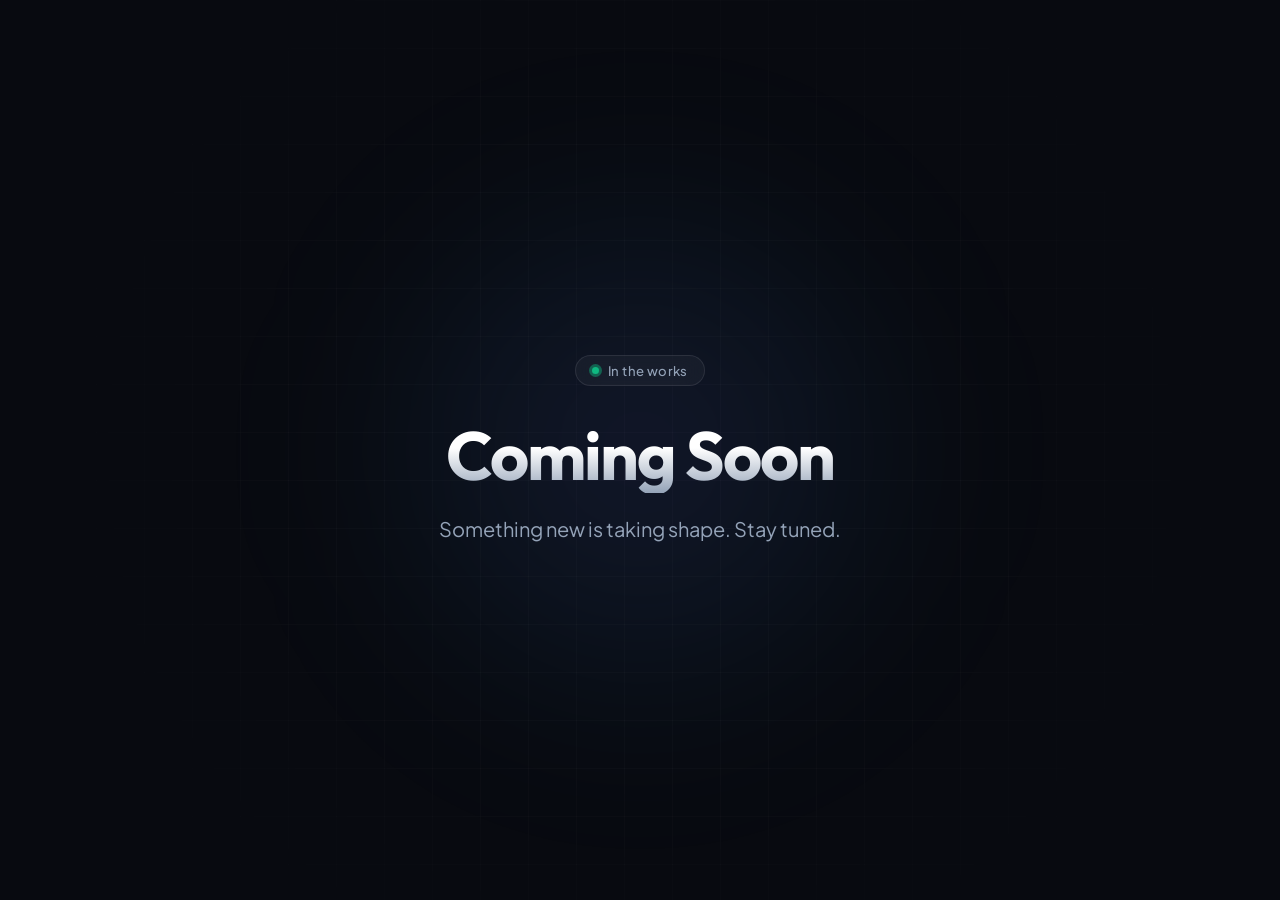
==== commit 8346b8b1: "Keep only minimal Coming Soon placeholder without names, branding, or links" ====
--- a/index.html
+++ b/index.html
@@ -3,8 +3,8 @@
 <head>
   <meta charset="UTF-8">
   <meta name="viewport" content="width=device-width, initial-scale=1.0">
-  <title>Rexan &mdash; Coming Soon</title>
-  <meta name="description" content="Something new is taking shape. A fresh digital experience by Jainam Shah is currently in the works.">
+  <title>Coming Soon</title>
+  <meta name="description" content="Something new is in the works. Stay tuned.">
   <meta name="robots" content="index, follow">
 
   <!-- Favicon -->
@@ -13,20 +13,13 @@
   <!-- Google Fonts -->
   <link rel="preconnect" href="https://fonts.googleapis.com">
   <link rel="preconnect" href="https://fonts.gstatic.com" crossorigin>
-  <link href="https://fonts.googleapis.com/css2?family=Outfit:wght@400;500;600;700&family=Plus+Jakarta+Sans:wght@400;500;600&display=swap" rel="stylesheet">
+  <link href="https://fonts.googleapis.com/css2?family=Outfit:wght@500;600;700&family=Plus+Jakarta+Sans:wght@400;500&display=swap" rel="stylesheet">
 
   <style>
     :root {
       --bg: #080a10;
-      --card-bg: rgba(18, 22, 34, 0.6);
-      --card-border: rgba(255, 255, 255, 0.08);
-      --card-border-hover: rgba(99, 102, 241, 0.35);
       --text-main: #f8fafc;
       --text-muted: #94a3b8;
-      --text-dim: #64748b;
-      --primary: #6366f1;
-      --primary-light: #818cf8;
-      --accent: #38bdf8;
       --success: #10b981;
     }
 
@@ -42,11 +35,10 @@
       color: var(--text-main);
       font-family: 'Plus Jakarta Sans', -apple-system, BlinkMacSystemFont, "Segoe UI", Roboto, sans-serif;
       display: flex;
-      flex-direction: column;
-      justify-content: space-between;
+      justify-content: center;
       align-items: center;
       position: relative;
-      overflow-x: hidden;
+      overflow: hidden;
       padding: 2rem 1.5rem;
       -webkit-font-smoothing: antialiased;
       -moz-osx-font-smoothing: grayscale;
@@ -58,14 +50,14 @@
       top: 50%;
       left: 50%;
       transform: translate(-50%, -50%);
-      width: 650px;
-      height: 650px;
-      background: radial-gradient(circle, rgba(99, 102, 241, 0.14) 0%, rgba(56, 189, 248, 0.06) 45%, transparent 70%);
+      width: 600px;
+      height: 600px;
+      background: radial-gradient(circle, rgba(99, 102, 241, 0.15) 0%, rgba(56, 189, 248, 0.05) 50%, transparent 70%);
       border-radius: 50%;
-      filter: blur(80px);
+      filter: blur(90px);
       pointer-events: none;
       z-index: 0;
-      animation: floatAura 12s ease-in-out infinite alternate;
+      animation: floatAura 10s ease-in-out infinite alternate;
     }
 
     .grid-overlay {
@@ -74,11 +66,11 @@
       background-image: 
         linear-gradient(rgba(255, 255, 255, 0.02) 1px, transparent 1px),
         linear-gradient(90deg, rgba(255, 255, 255, 0.02) 1px, transparent 1px);
-      background-size: 50px 50px;
+      background-size: 48px 48px;
       pointer-events: none;
       z-index: 0;
-      mask-image: radial-gradient(circle at center, black 40%, transparent 85%);
-      -webkit-mask-image: radial-gradient(circle at center, black 40%, transparent 85%);
+      mask-image: radial-gradient(circle at center, black 40%, transparent 80%);
+      -webkit-mask-image: radial-gradient(circle at center, black 40%, transparent 80%);
     }
 
     @keyframes floatAura {
@@ -87,82 +79,38 @@
         opacity: 0.8;
       }
       100% {
-        transform: translate(-50%, -52%) scale(1.08);
+        transform: translate(-50%, -52%) scale(1.06);
         opacity: 1;
       }
     }
 
-    /* Top Brand Nav */
-    header {
-      width: 100%;
-      max-width: 1000px;
-      display: flex;
-      justify-content: space-between;
-      align-items: center;
-      z-index: 10;
-    }
-
-    .brand {
-      display: flex;
-      align-items: center;
-      gap: 0.65rem;
-      text-decoration: none;
-      color: var(--text-main);
-      font-family: 'Outfit', sans-serif;
-      font-weight: 700;
-      font-size: 1.25rem;
-      letter-spacing: 0.12em;
-      text-transform: uppercase;
-    }
-
-    .brand-icon {
-      width: 28px;
-      height: 28px;
-      border-radius: 8px;
-      background: linear-gradient(135deg, var(--primary), var(--accent));
-      display: flex;
-      align-items: center;
-      justify-content: center;
-      box-shadow: 0 4px 12px rgba(99, 102, 241, 0.35);
-    }
-
-    .brand-icon svg {
-      width: 16px;
-      height: 16px;
-      fill: #ffffff;
-    }
-
-    /* Main Container */
+    /* Center Content */
     main {
       width: 100%;
-      max-width: 680px;
+      max-width: 600px;
       text-align: center;
       z-index: 10;
-      margin: auto 0;
-      padding: 3rem 0;
+      display: flex;
+      flex-direction: column;
+      align-items: center;
     }
 
     /* Status Badge */
     .status-badge {
       display: inline-flex;
       align-items: center;
-      gap: 0.5rem;
+      gap: 0.55rem;
       background: rgba(255, 255, 255, 0.04);
       border: 1px solid rgba(255, 255, 255, 0.09);
-      padding: 0.35rem 0.95rem;
+      padding: 0.4rem 1rem;
       border-radius: 9999px;
       font-size: 0.82rem;
       font-weight: 500;
       color: var(--text-muted);
-      letter-spacing: 0.02em;
+      letter-spacing: 0.03em;
       margin-bottom: 2rem;
       backdrop-filter: blur(12px);
       -webkit-backdrop-filter: blur(12px);
-      transition: border-color 0.3s ease;
-    }
-
-    .status-badge:hover {
-      border-color: rgba(255, 255, 255, 0.2);
     }
 
     .status-dot {
@@ -198,129 +146,26 @@
       }
     }
 
-    /* Typography */
+    /* Heading */
     h1 {
       font-family: 'Outfit', sans-serif;
-      font-size: clamp(2.4rem, 6vw, 3.75rem);
+      font-size: clamp(2.75rem, 8vw, 4.25rem);
       font-weight: 700;
-      line-height: 1.15;
+      line-height: 1.1;
       letter-spacing: -0.03em;
       margin-bottom: 1.25rem;
-      background: linear-gradient(180deg, #ffffff 30%, #cbd5e1 100%);
+      background: linear-gradient(180deg, #ffffff 40%, #94a3b8 100%);
       -webkit-background-clip: text;
       -webkit-text-fill-color: transparent;
     }
 
+    /* Subtitle */
     p.tagline {
-      font-size: clamp(1.05rem, 2.5vw, 1.2rem);
+      font-size: clamp(1.05rem, 2.5vw, 1.25rem);
       color: var(--text-muted);
-      line-height: 1.65;
-      max-width: 540px;
-      margin: 0 auto 2.5rem;
+      line-height: 1.6;
+      max-width: 440px;
       font-weight: 400;
-    }
-
-    /* Interactive Connect Section */
-    .links-card {
-      background: var(--card-bg);
-      border: 1px solid var(--card-border);
-      backdrop-filter: blur(20px);
-      -webkit-backdrop-filter: blur(20px);
-      border-radius: 20px;
-      padding: 1.75rem 2rem;
-      box-shadow: 0 12px 36px -8px rgba(0, 0, 0, 0.5);
-      transition: border-color 0.3s ease, transform 0.3s ease;
-    }
-
-    .links-card:hover {
-      border-color: var(--card-border-hover);
-    }
-
-    .links-label {
-      font-size: 0.82rem;
-      font-weight: 600;
-      text-transform: uppercase;
-      letter-spacing: 0.08em;
-      color: var(--text-dim);
-      margin-bottom: 1.15rem;
-    }
-
-    .connect-grid {
-      display: flex;
-      justify-content: center;
-      gap: 0.75rem;
-      flex-wrap: wrap;
-    }
-
-    .btn-connect {
-      display: inline-flex;
-      align-items: center;
-      gap: 0.6rem;
-      background: rgba(255, 255, 255, 0.03);
-      border: 1px solid rgba(255, 255, 255, 0.08);
-      color: var(--text-main);
-      text-decoration: none;
-      padding: 0.65rem 1.15rem;
-      border-radius: 12px;
-      font-size: 0.9rem;
-      font-weight: 500;
-      transition: all 0.25s cubic-bezier(0.16, 1, 0.3, 1);
-    }
-
-    .btn-connect svg {
-      width: 16px;
-      height: 16px;
-      fill: currentColor;
-      transition: transform 0.25s ease;
-    }
-
-    .btn-connect:hover {
-      background: rgba(255, 255, 255, 0.08);
-      border-color: rgba(255, 255, 255, 0.25);
-      color: #ffffff;
-      transform: translateY(-2px);
-      box-shadow: 0 8px 20px rgba(0, 0, 0, 0.3);
-    }
-
-    .btn-connect:hover svg {
-      transform: scale(1.1);
-    }
-
-    /* Footer */
-    footer {
-      width: 100%;
-      max-width: 1000px;
-      text-align: center;
-      z-index: 10;
-      padding-top: 2rem;
-    }
-
-    footer p {
-      font-size: 0.82rem;
-      color: var(--text-dim);
-    }
-
-    footer a {
-      color: var(--text-muted);
-      text-decoration: none;
-      transition: color 0.2s ease;
-    }
-
-    footer a:hover {
-      color: var(--text-main);
-    }
-
-    @media (max-width: 540px) {
-      .connect-grid {
-        flex-direction: column;
-      }
-      .btn-connect {
-        justify-content: center;
-        width: 100%;
-      }
-      .links-card {
-        padding: 1.5rem 1.25rem;
-      }
     }
   </style>
 </head>
@@ -329,66 +174,18 @@
   <div class="ambient-glow" aria-hidden="true"></div>
   <div class="grid-overlay" aria-hidden="true"></div>
 
-  <!-- Top Brand Navigation -->
-  <header>
-    <a href="/" class="brand">
-      <div class="brand-icon">
-        <svg viewBox="0 0 24 24">
-          <path d="M12 2L2 7l10 5 10-5-10-5zM2 17l10 5 10-5M2 12l10 5 10-5"/>
-        </svg>
-      </div>
-      <span>Rexan</span>
-    </a>
-  </header>
-
-  <!-- Main Hero Content -->
   <main>
     <div class="status-badge">
       <span class="status-dot"></span>
-      <span>Something new is in the works</span>
+      <span>In the works</span>
     </div>
 
     <h1>Coming Soon</h1>
 
     <p class="tagline">
-      A refreshed digital experience and portfolio is currently being crafted. We look forward to sharing it shortly.
+      Something new is taking shape. Stay tuned.
     </p>
-
-    <!-- Connect / Touchpoints Card -->
-    <div class="links-card">
-      <div class="links-label">Get In Touch</div>
-      <div class="connect-grid">
-        <!-- Email -->
-        <a href="mailto:jainamshah395@gmail.com" class="btn-connect" title="Send an Email">
-          <svg viewBox="0 0 24 24">
-            <path d="M20 4H4c-1.1 0-1.99.9-1.99 2L2 18c0 1.1.9 2 2 2h16c1.1 0 2-.9 2-2V6c0-1.1-.9-2-2-2zm0 4l-8 5-8-5V6l8 5 8-5v2z"/>
-          </svg>
-          <span>Email</span>
-        </a>
-
-        <!-- LinkedIn -->
-        <a href="https://linkedin.com/in/jainmshah" target="_blank" rel="noopener noreferrer" class="btn-connect" title="Connect on LinkedIn">
-          <svg viewBox="0 0 24 24">
-            <path d="M19 3a2 2 0 0 1 2 2v14a2 2 0 0 1-2 2H5a2 2 0 0 1-2-2V5a2 2 0 0 1 2-2h14m-.5 15.5v-5.3a3.26 3.26 0 0 0-3.26-3.26c-.85 0-1.84.52-2.28 1.3v-1.11h-2.79v8.37h2.79v-4.93c0-.77.62-1.4 1.39-1.4a1.4 1.4 0 0 1 1.4 1.4v4.93h2.75M6.46 10.9h2.8v8.37H6.46v-8.37M7.86 6.54a1.64 1.64 0 1 0 0 3.28 1.64 1.64 0 0 0 0-3.28z"/>
-          </svg>
-          <span>LinkedIn</span>
-        </a>
-
-        <!-- GitHub -->
-        <a href="https://github.com/naxer-12" target="_blank" rel="noopener noreferrer" class="btn-connect" title="GitHub Profile">
-          <svg viewBox="0 0 24 24">
-            <path d="M12 2A10 10 0 0 0 2 12c0 4.42 2.87 8.17 6.84 9.5.5.08.66-.23.66-.5v-1.69c-2.77.6-3.36-1.34-3.36-1.34-.46-1.16-1.11-1.47-1.11-1.47-.91-.62.07-.6.07-.6 1 .07 1.53 1.03 1.53 1.03.87 1.52 2.34 1.07 2.91.83.1-.65.35-1.09.63-1.34-2.22-.25-4.55-1.11-4.55-4.92 0-1.11.38-2 1.03-2.71-.1-.25-.45-1.29.1-2.64 0 0 .84-.27 2.75 1.02.79-.22 1.65-.33 2.5-.33.85 0 1.71.11 2.5.33 1.91-1.29 2.75-1.02 2.75-1.02.55 1.35.2 2.39.1 2.64.65.71 1.03 1.6 1.03 2.71 0 3.82-2.34 4.66-4.57 4.91.36.31.69.92.69 1.85V21c0 .27.16.59.67.5C19.14 20.16 22 16.42 22 12A10 10 0 0 0 12 2z"/>
-          </svg>
-          <span>GitHub</span>
-        </a>
-      </div>
-    </div>
   </main>
-
-  <!-- Footer -->
-  <footer>
-    <p>&copy; 2026 Rexan &bull; Jainam Shah</p>
-  </footer>
 
 </body>
 </html>
